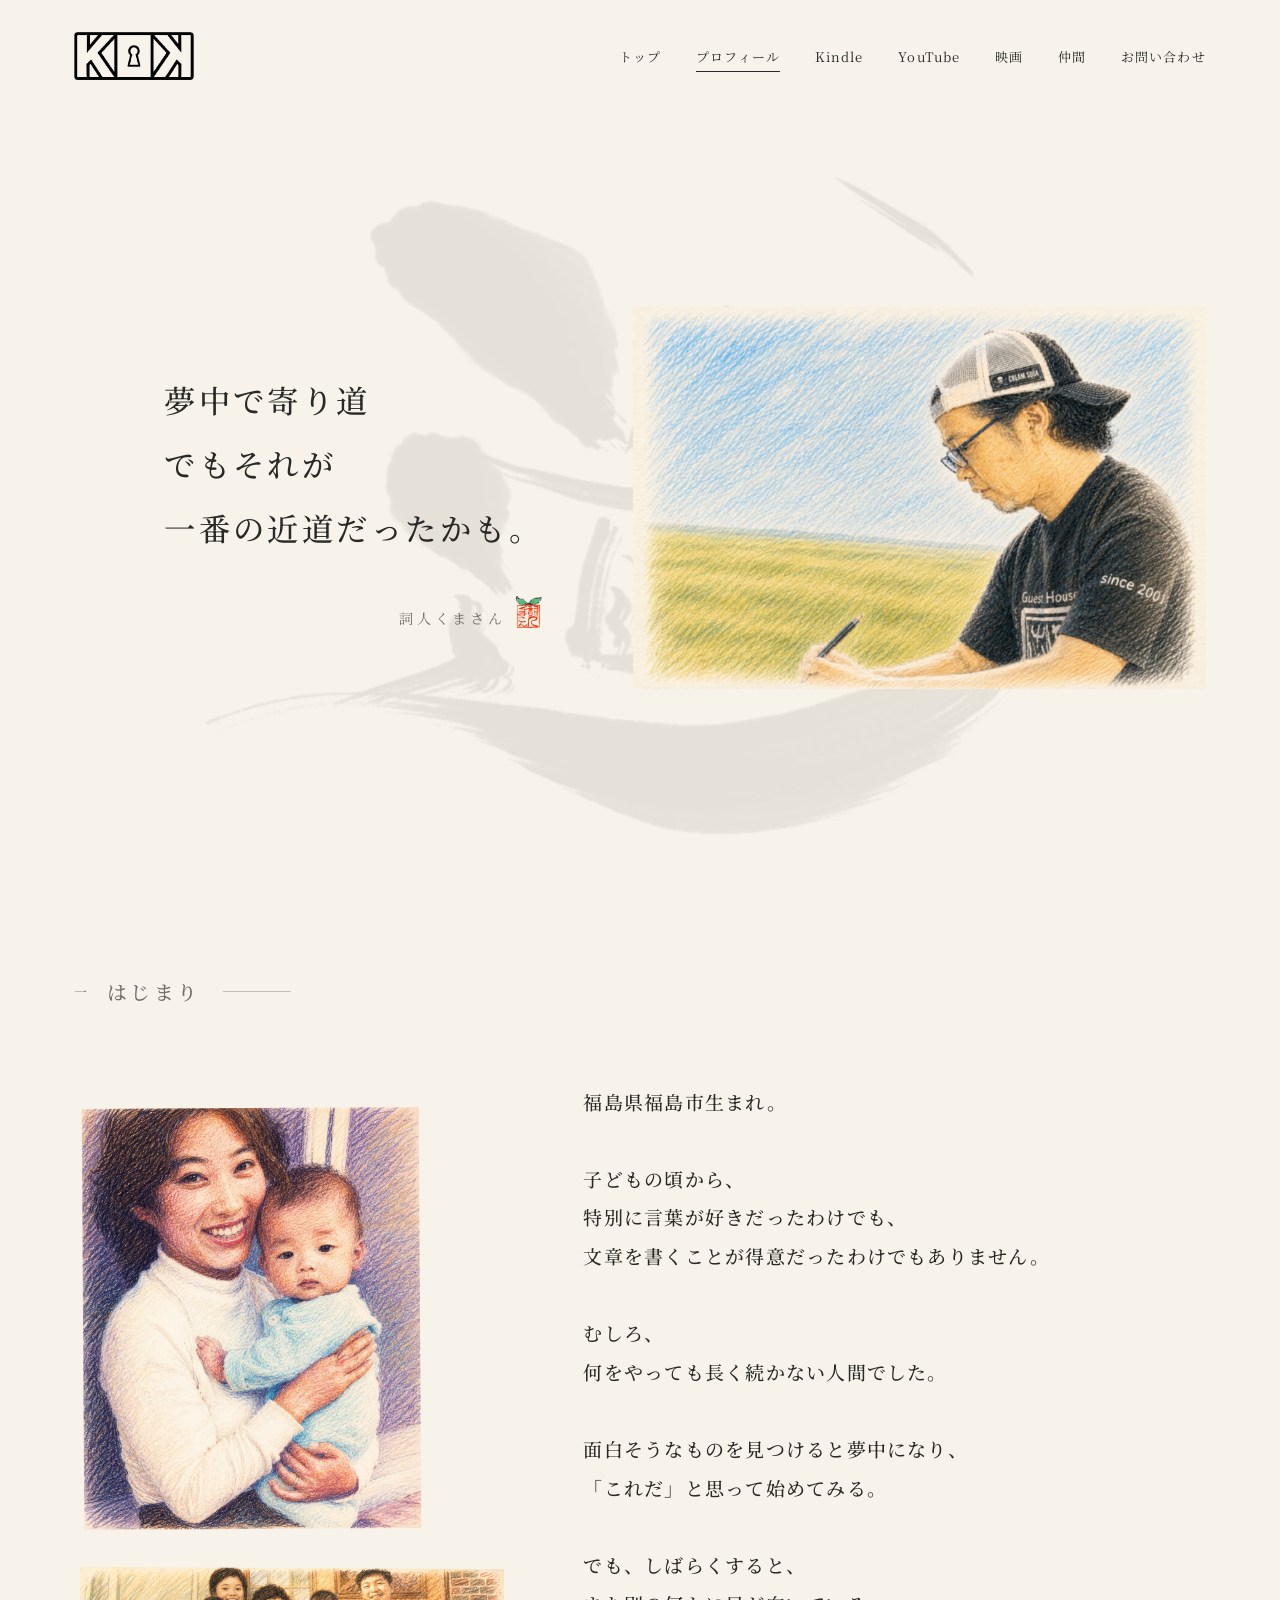
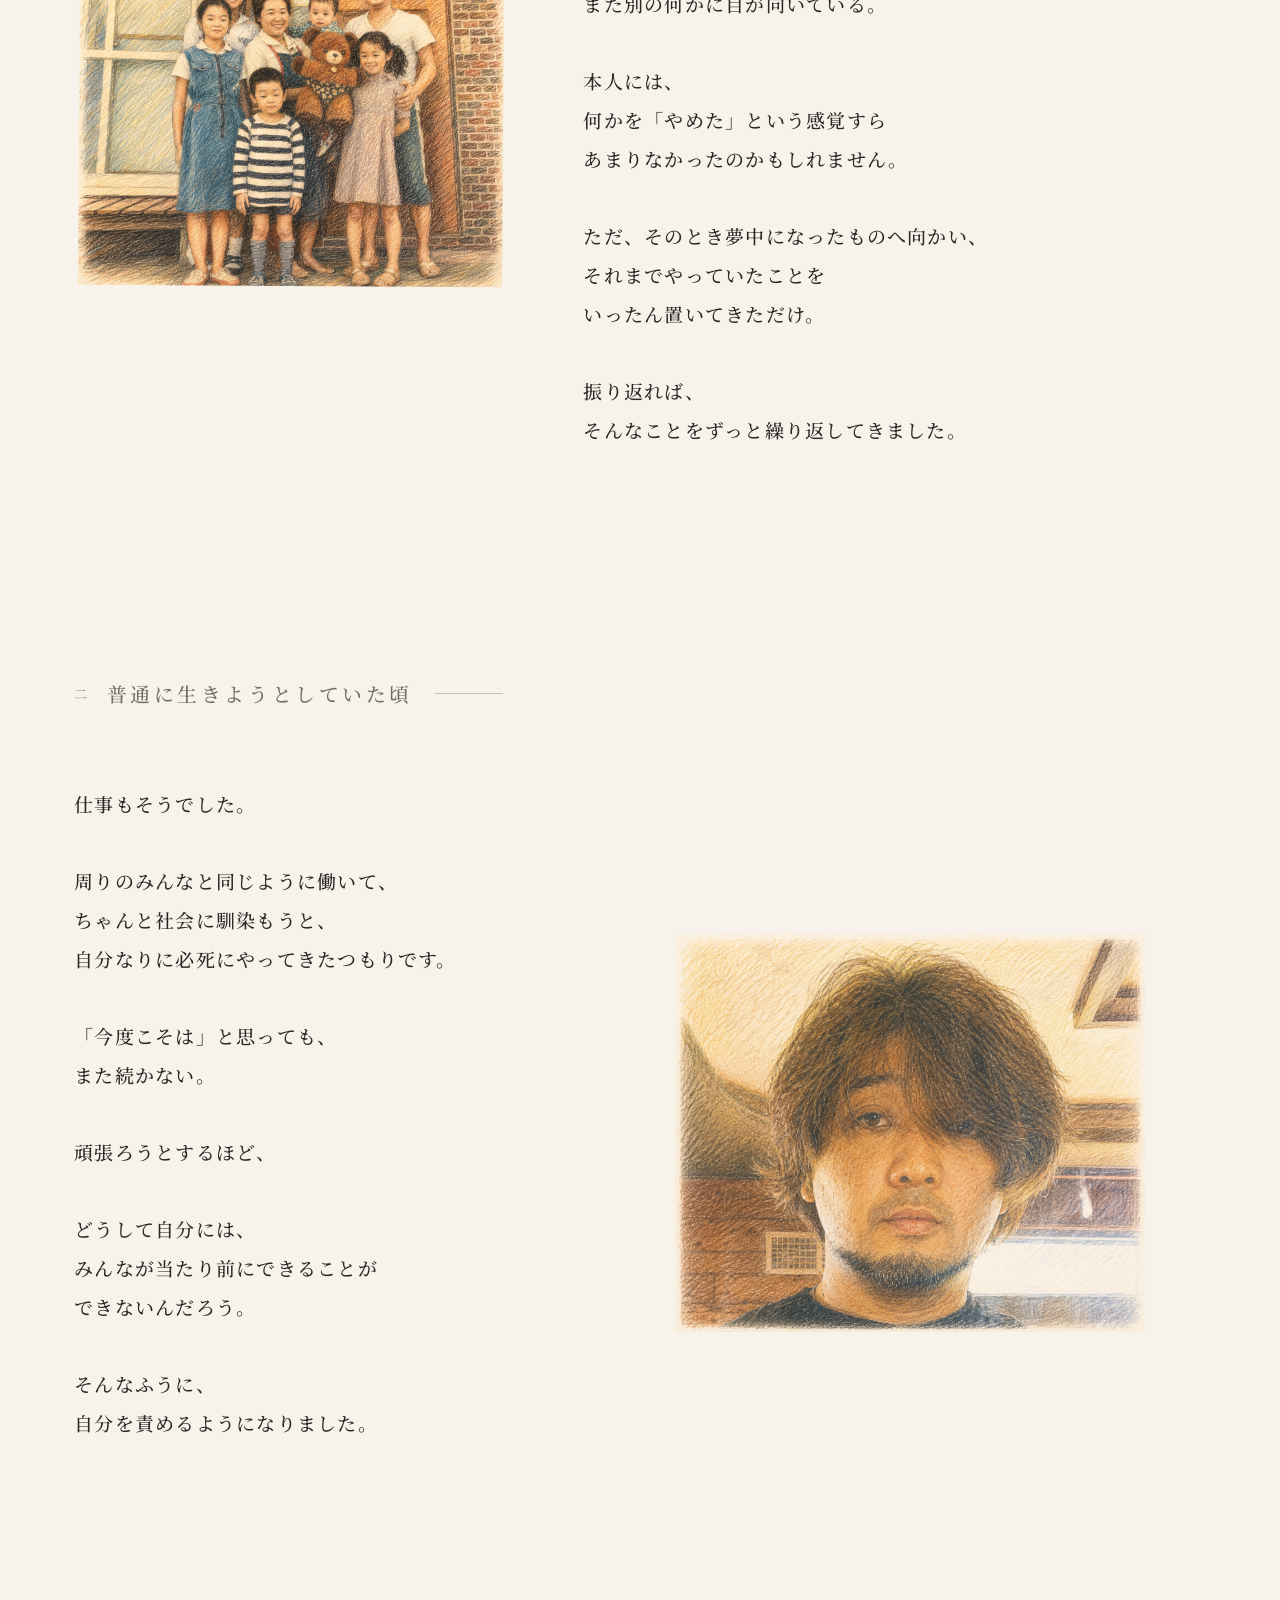
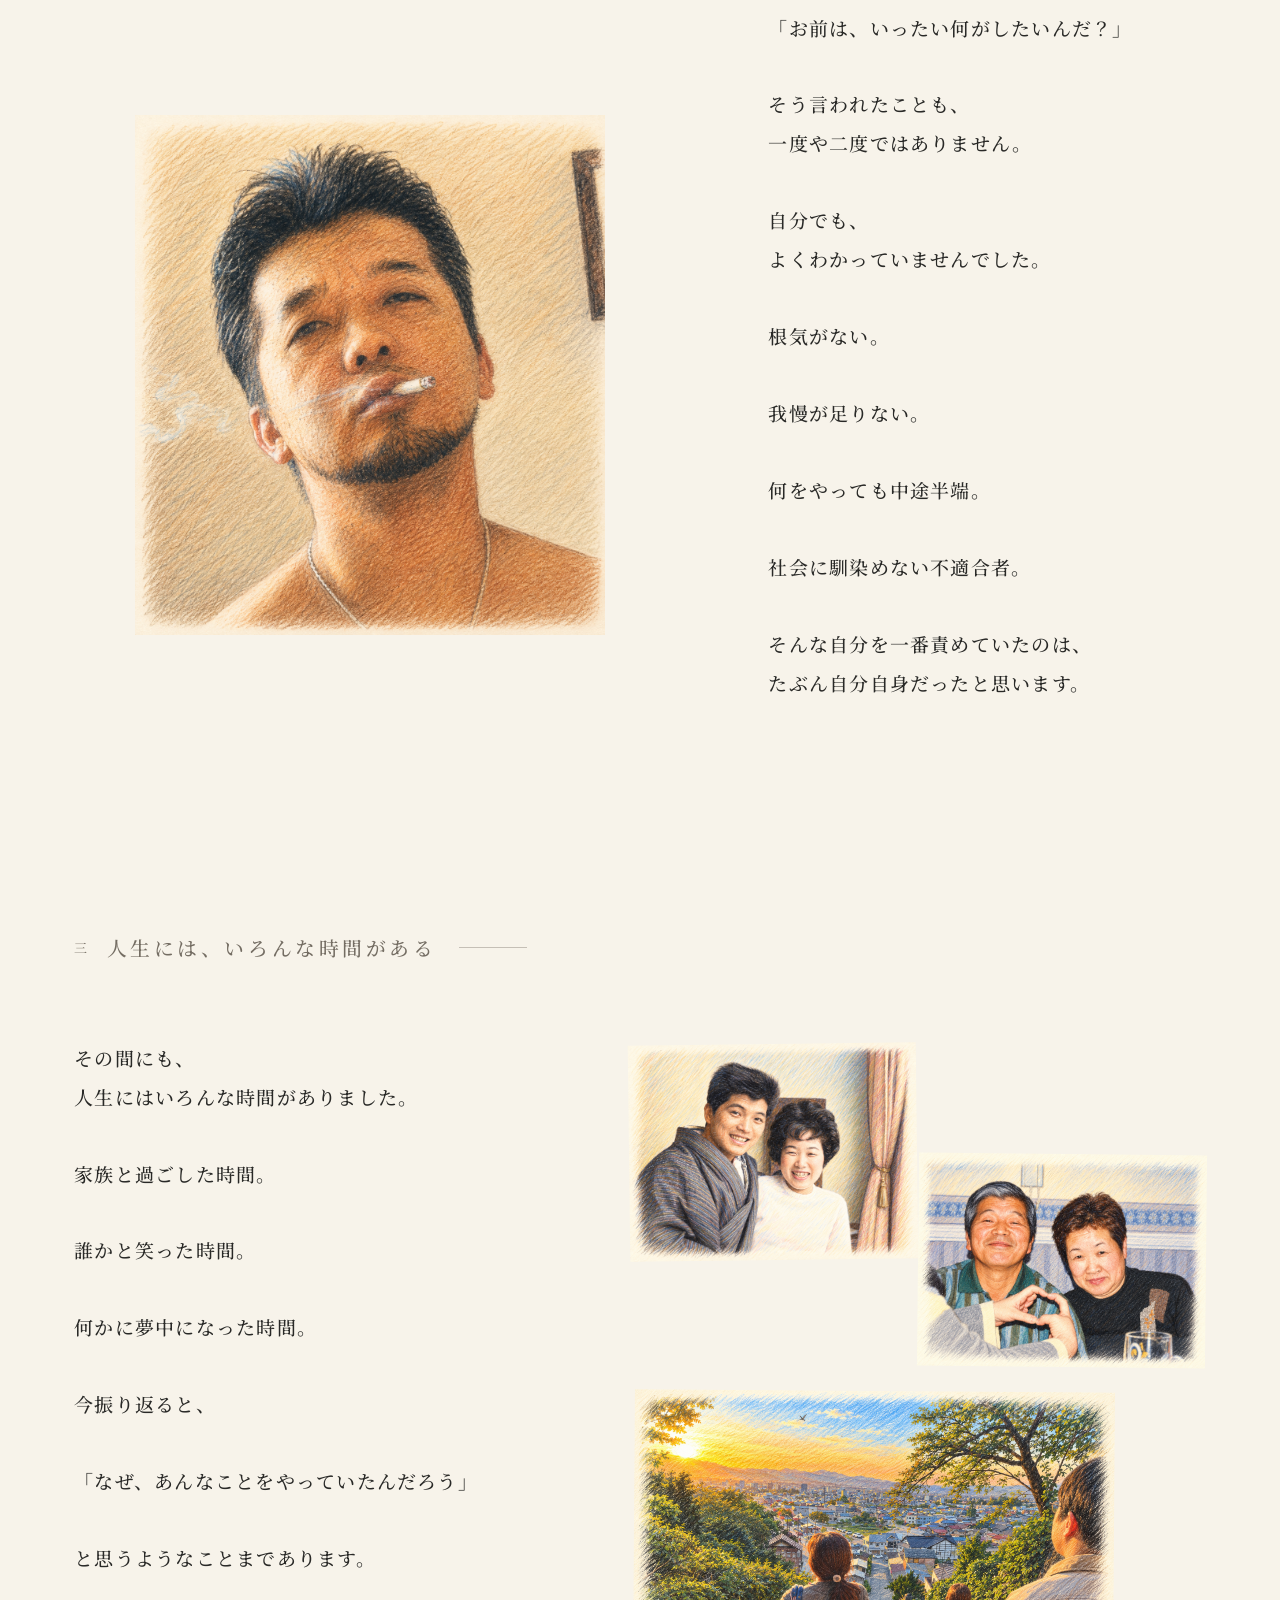
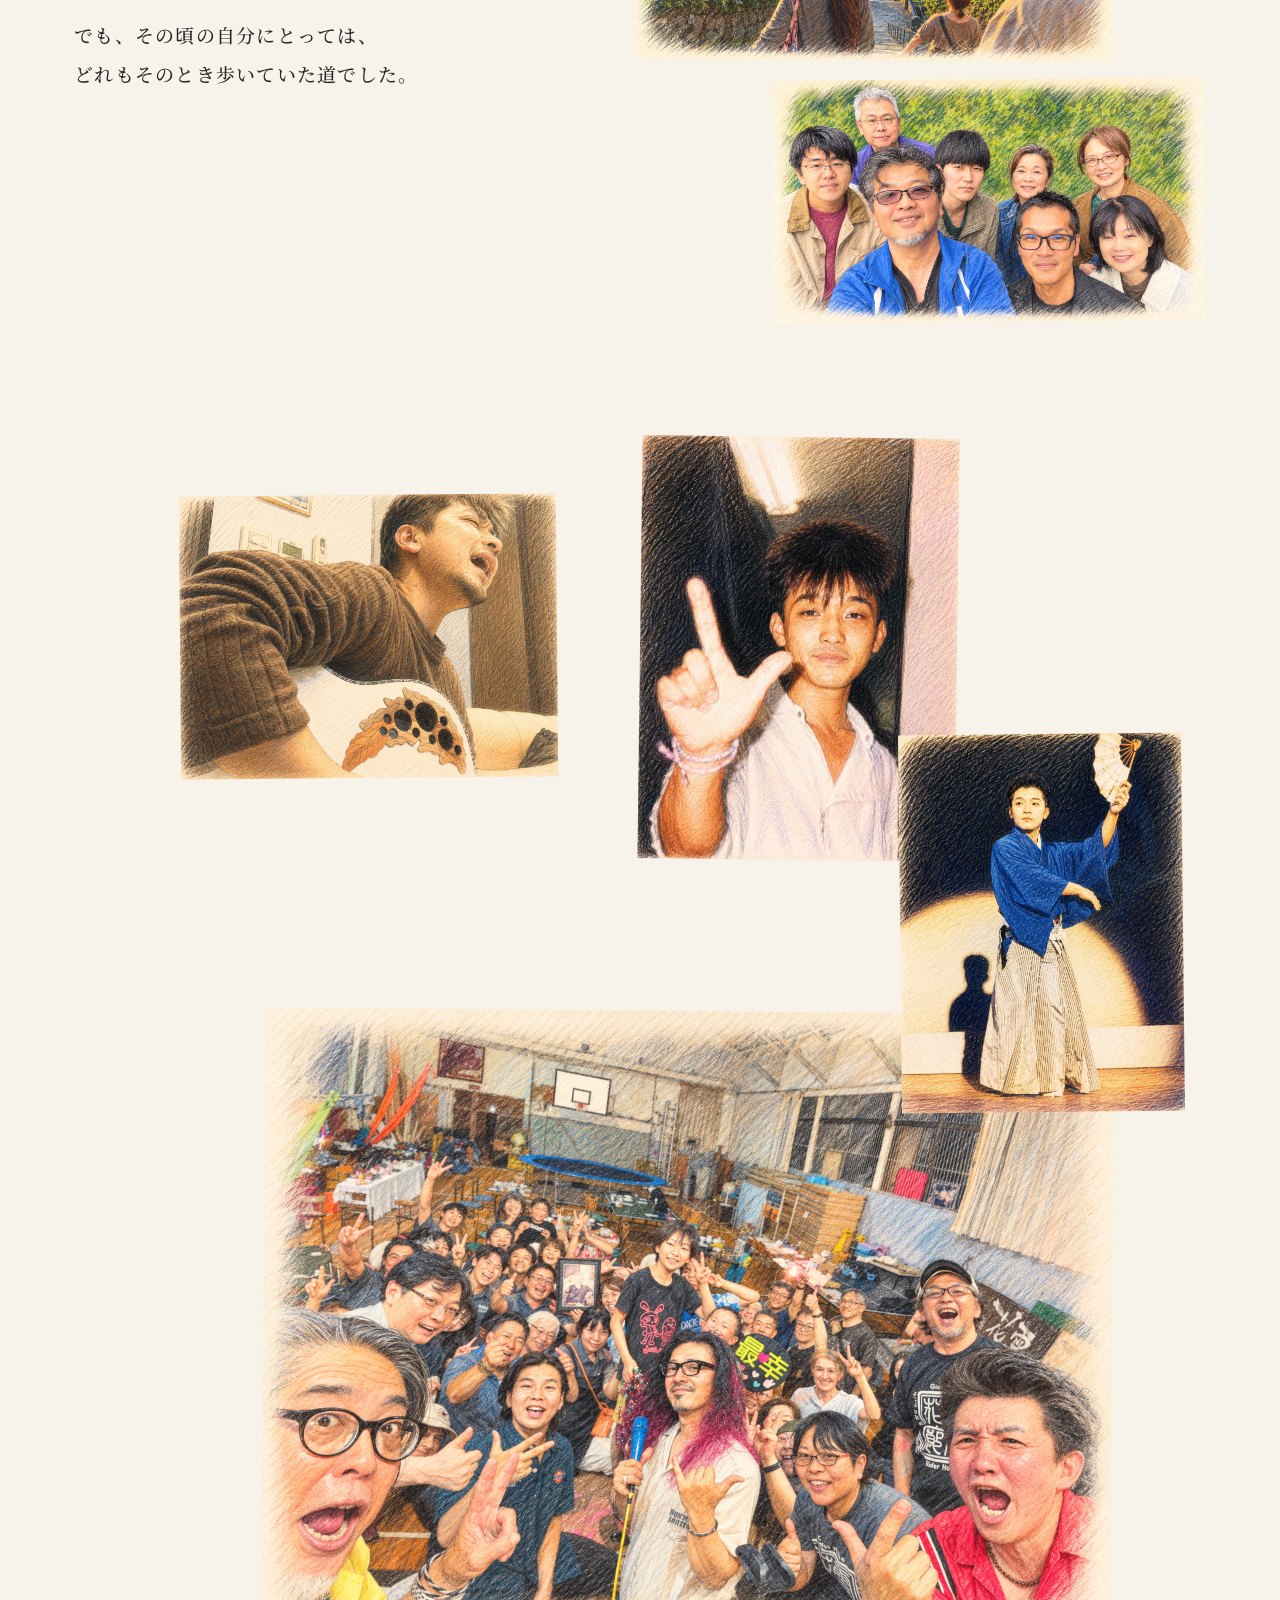
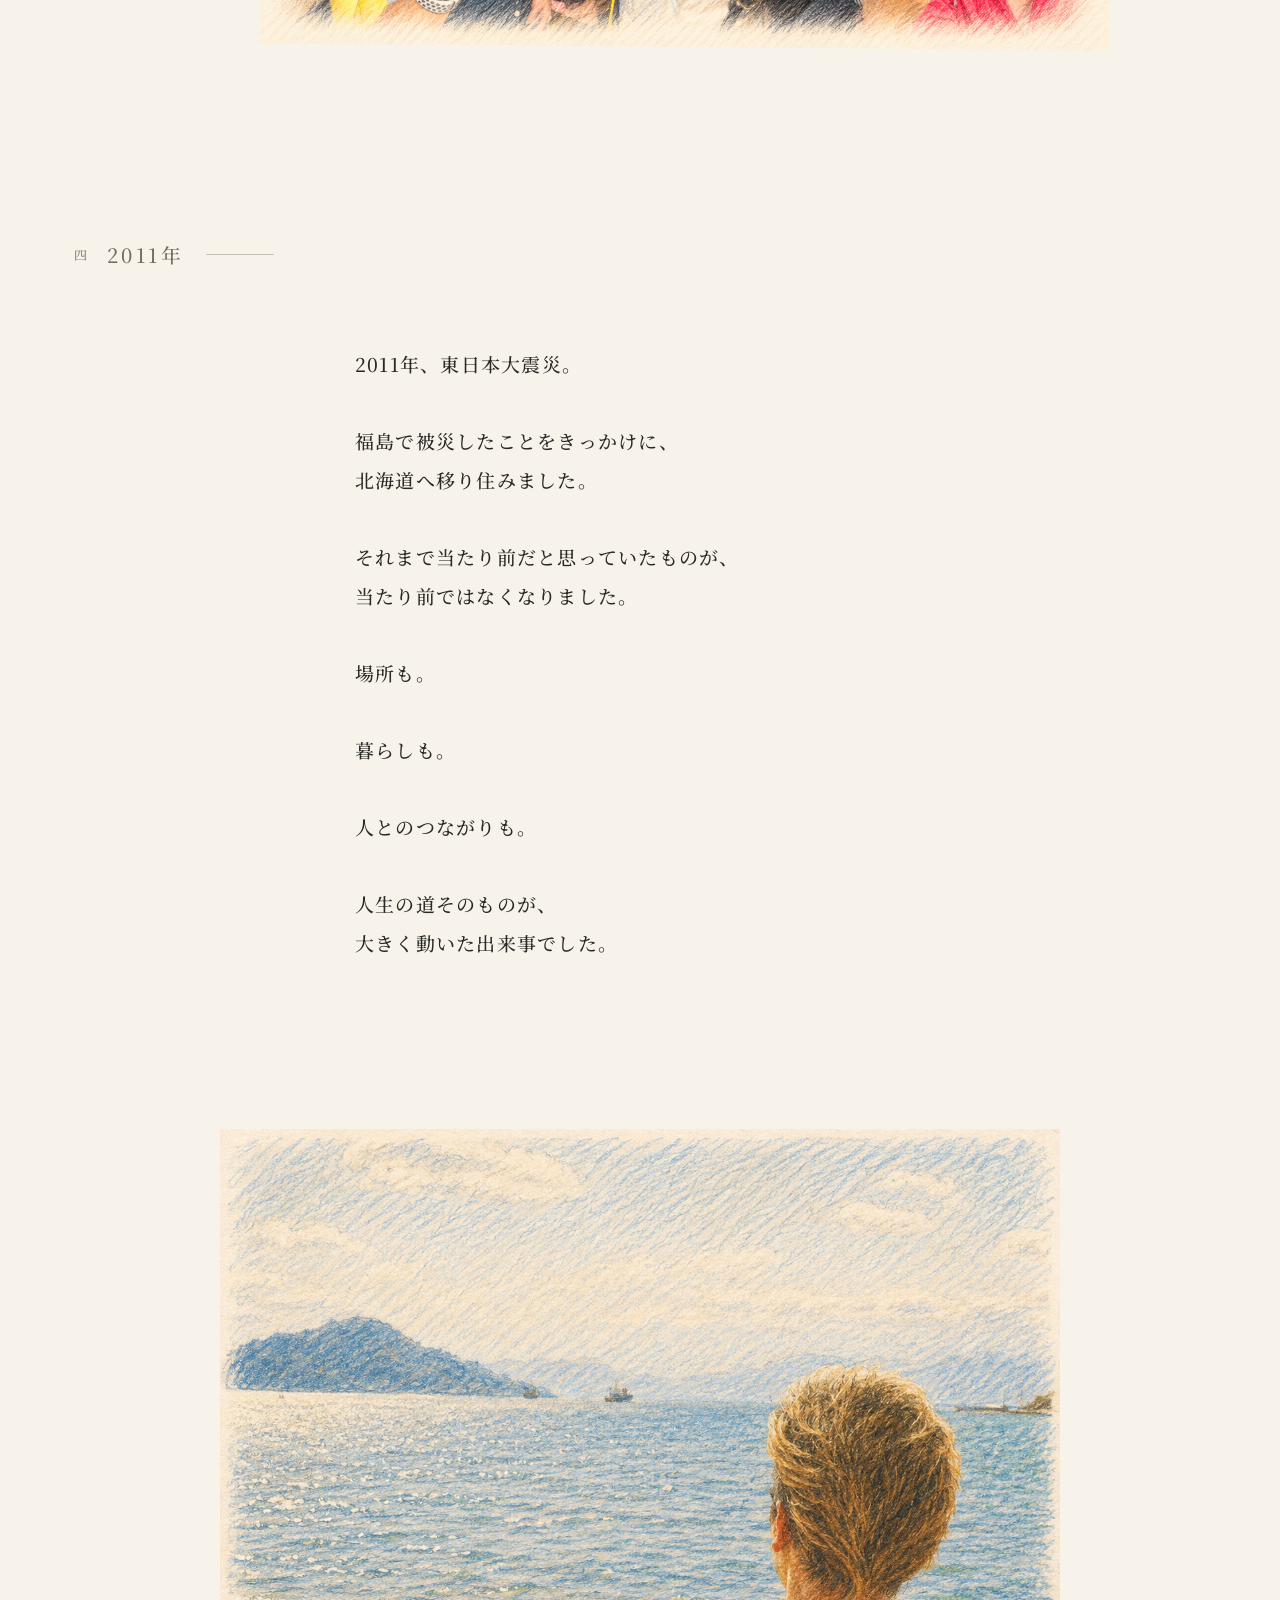
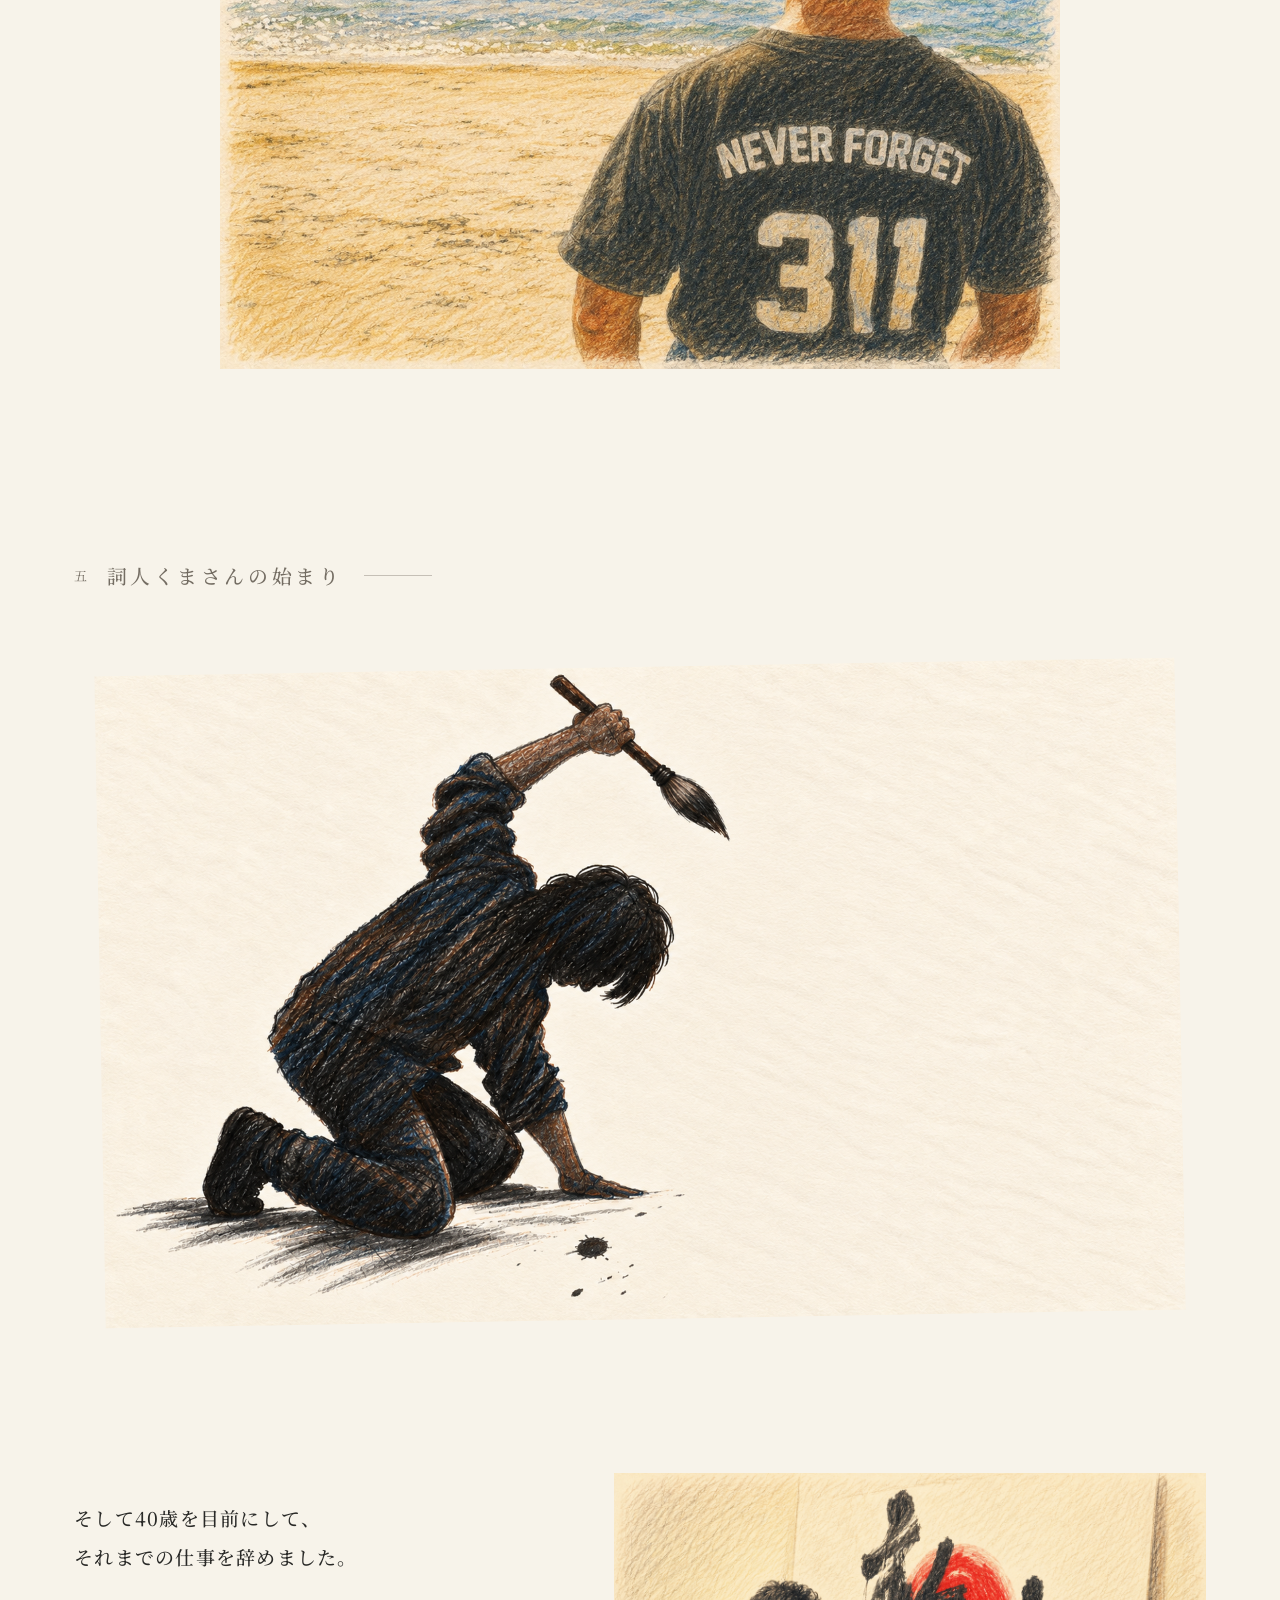
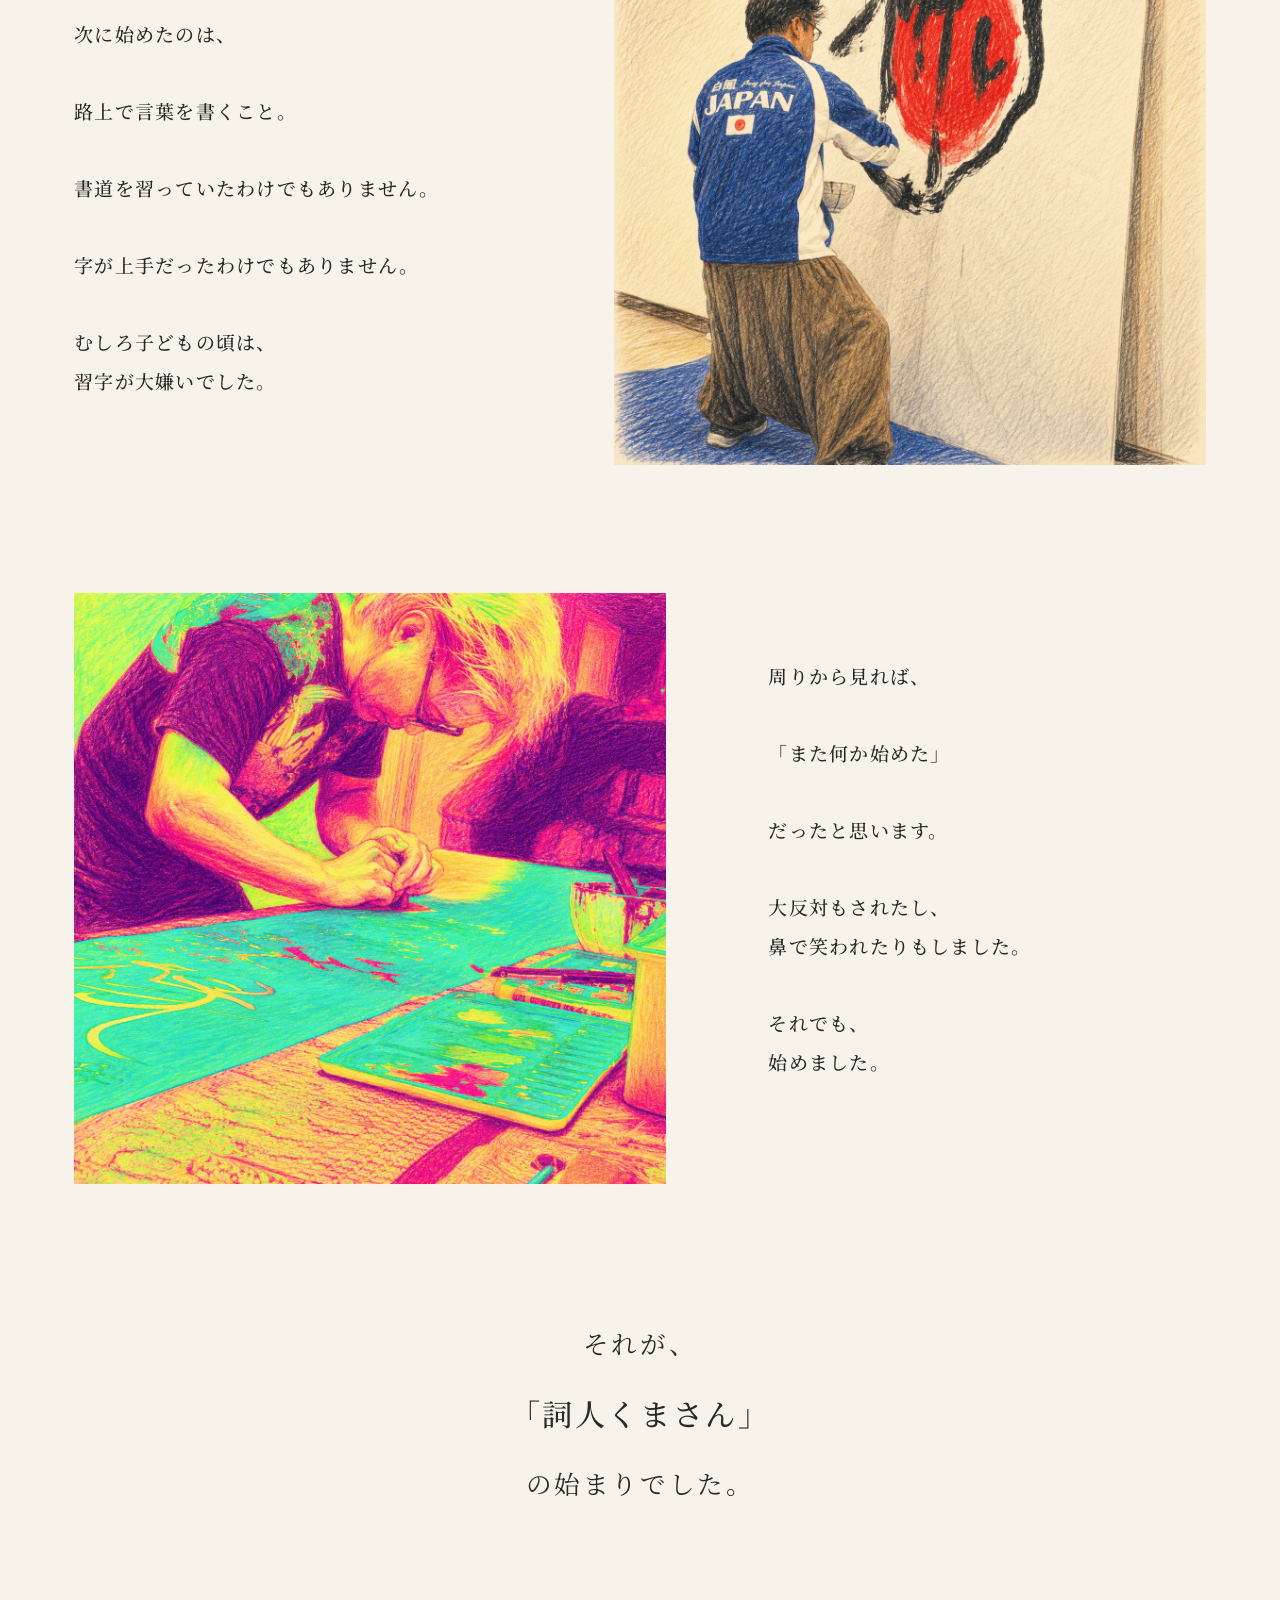
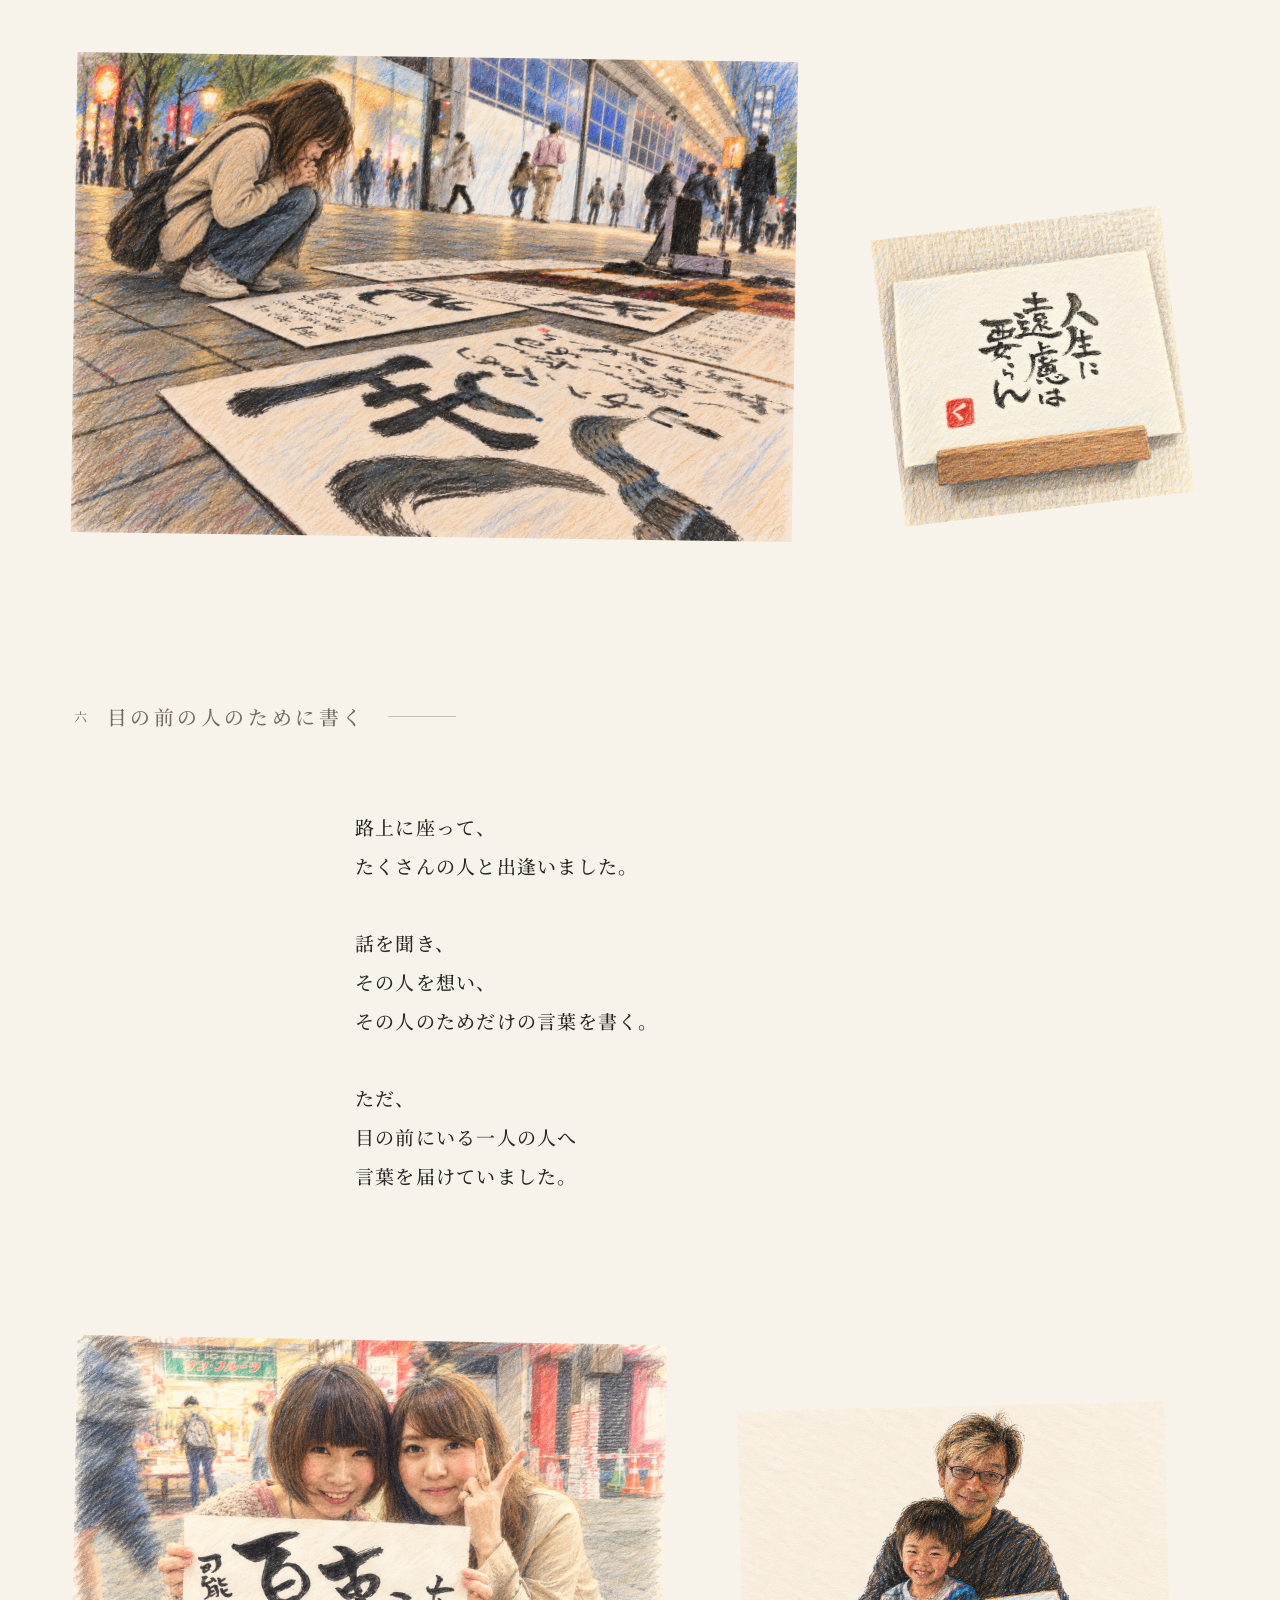
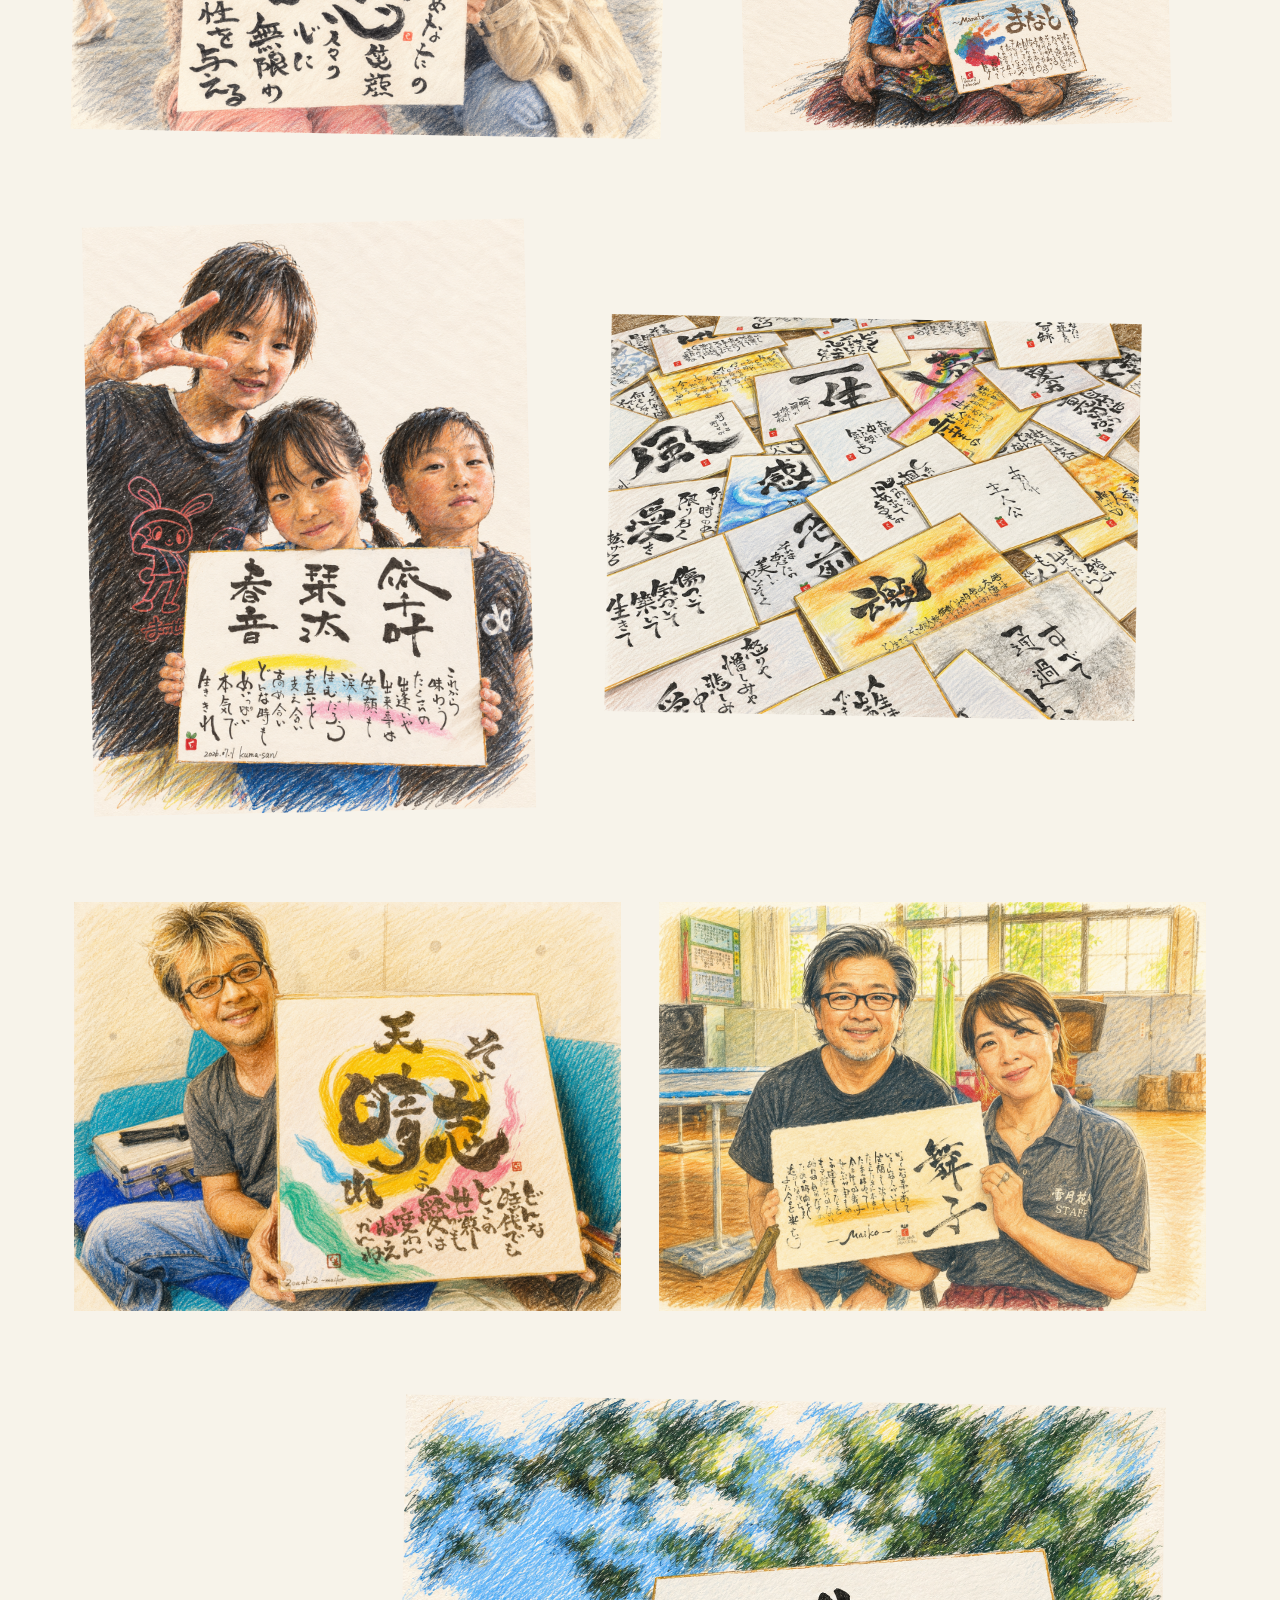
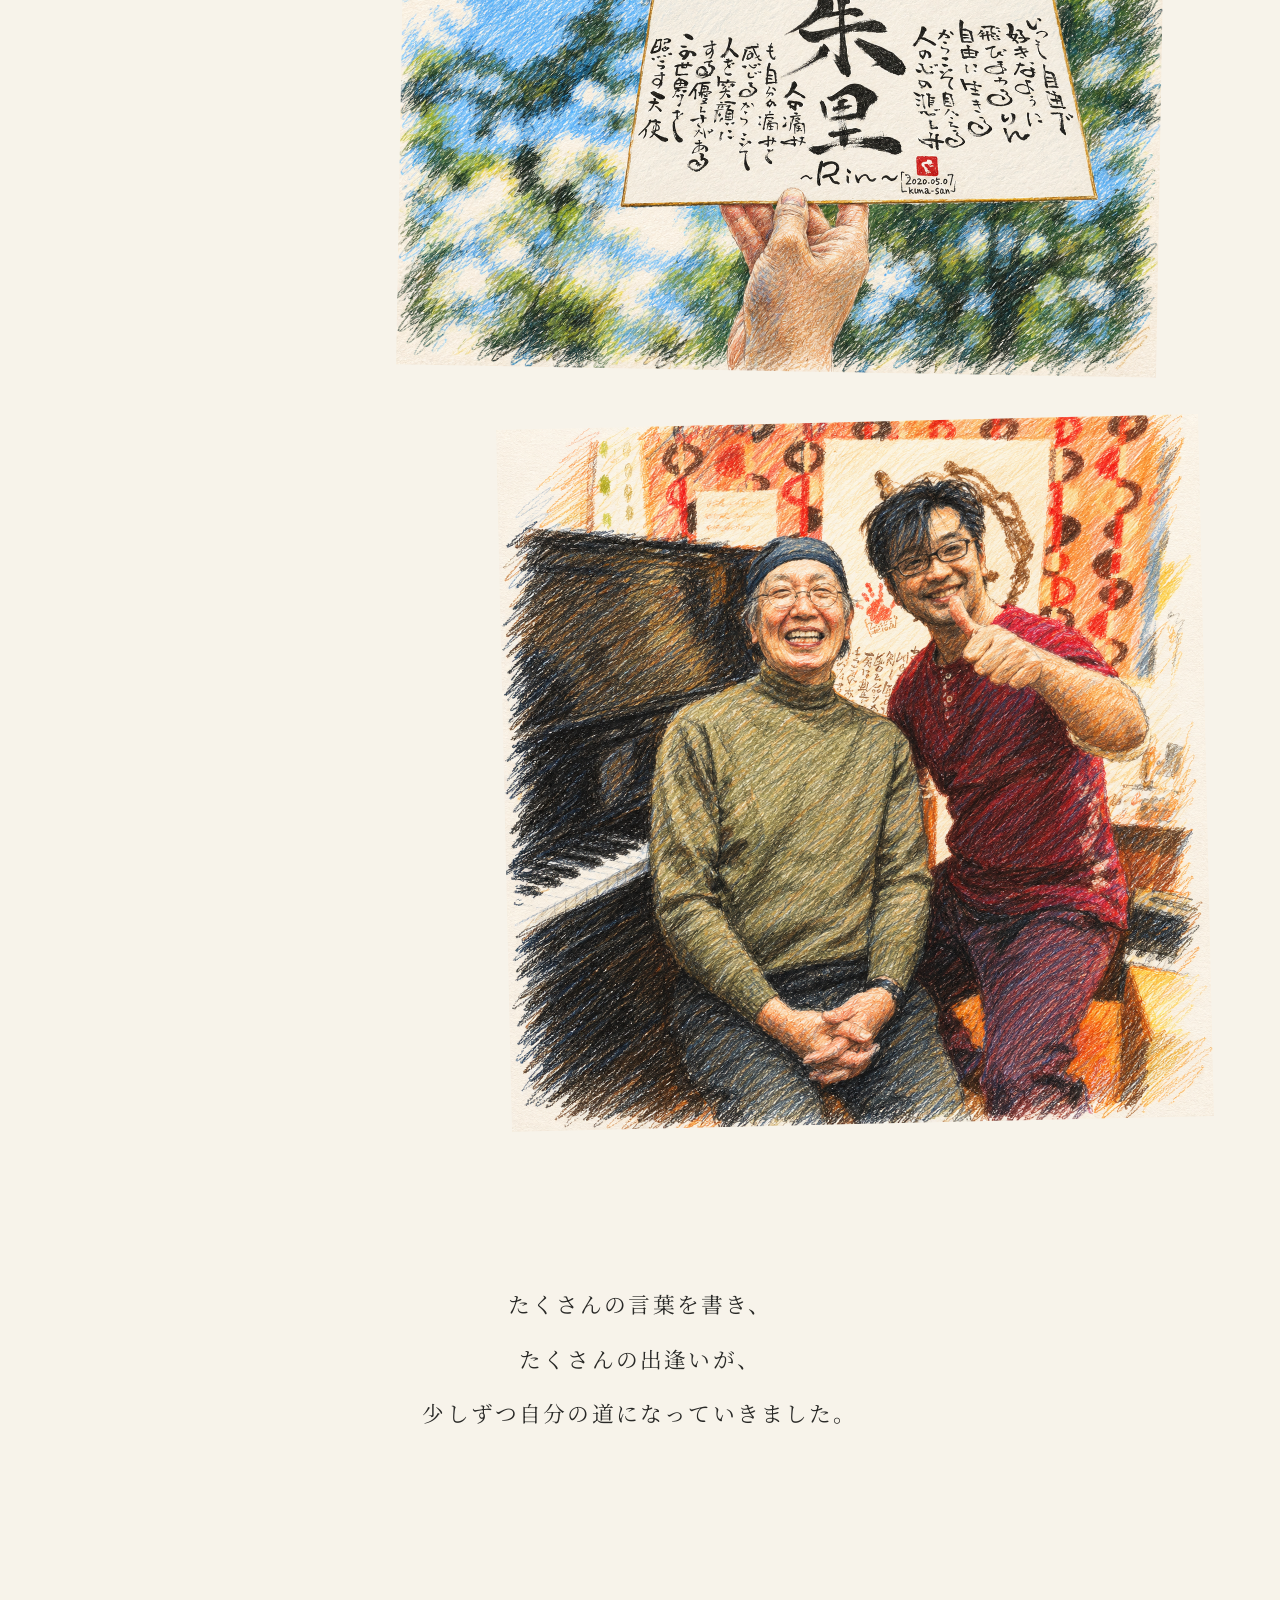
==== profile.html @ 8dce59f2 "Deploy public site from private main" ====
<!doctype html>
<html lang="ja" class="no-js">
  <head>
    <meta charset="UTF-8" />
    <meta name="viewport" content="width=device-width, initial-scale=1.0" />
    <title>道｜詞人くまさん｜KOTOBABITO</title>
    <meta name="description" content="夢中で寄り道。でもそれが、一番の近道だったかも。詞人くまさんのこれまでの道を、言葉と色鉛筆画でたどるプロフィールページ。" />
    <link rel="canonical" href="https://kotobabito.com/profile.html" />
    <meta property="og:type" content="article" />
    <meta property="og:title" content="道｜詞人くまさん｜KOTOBABITO" />
    <meta property="og:description" content="夢中で寄り道。でもそれが、一番の近道だったかも。詞人くまさんのこれまでの道を、言葉と色鉛筆画でたどるプロフィールページ。" />
    <meta property="og:url" content="https://kotobabito.com/profile.html" />
    <meta property="og:site_name" content="KOTOBABITO" />
    <meta property="og:image" content="https://kotobabito.com/%E3%83%95%E3%82%9A%E3%83%AD%E3%83%95%E3%82%A3%E3%83%BC%E3%83%AB%E6%A8%AA.png" />
    <meta name="twitter:card" content="summary_large_image" />
    <meta name="twitter:image" content="https://kotobabito.com/%E3%83%95%E3%82%9A%E3%83%AD%E3%83%95%E3%82%A3%E3%83%BC%E3%83%AB%E6%A8%AA.png" />
    <!-- Google tag (gtag.js) -->
    <script async src="https://www.googletagmanager.com/gtag/js?id=G-5PMWLNDNH3"></script>
    <script>
      window.dataLayer = window.dataLayer || [];
      function gtag(){dataLayer.push(arguments);}
      gtag('js', new Date());

      gtag('config', 'G-5PMWLNDNH3');
    </script>
    <script>document.documentElement.className = document.documentElement.className.replace("no-js", "js");</script>
    <link rel="stylesheet" href="styles.css" />
    <link rel="stylesheet" href="profile.css" />
    <script src="script.js" defer></script>
  </head>
  <body class="profile-page">
    <header class="site-header">
      <a class="site-logo" href="index.html" aria-label="詞人くまさん ホーム">
        <img src="HPlogo透明.png" alt="" width="134" height="54" />
      </a>
      <button class="menu-button" type="button" aria-expanded="false" aria-controls="site-nav">
        <span class="menu-button__line"></span><span class="menu-button__line"></span>
        <span class="sr-only">メニューを開く</span>
      </button>
      <nav id="site-nav" class="site-nav" aria-label="メインナビゲーション">
        <a href="index.html">トップ</a>
        <a href="profile.html" aria-current="page">プロフィール</a>
        <a href="yomu.html" data-coming-soon>Kindle</a><a href="index.html#youtube" data-coming-soon>YouTube</a>
        <a href="index.html#movie" data-coming-soon>映画</a><a href="index.html#friends" data-coming-soon>仲間</a>
        <a href="index.html#contact" data-coming-soon>お問い合わせ</a>
      </nav>
    </header>

    <main>
      <section class="profile-opening" aria-label="道">
        <div class="profile-brush" aria-hidden="true"></div>
        <div class="profile-copy">
          <p class="profile-copy__message"><span>夢中で寄り道</span><span>でもそれが</span><span>一番の近道だったかも。</span></p>
          <div class="signature-lockup">
            <p class="signature">詞人くまさん</p>
            <img class="signature-seal" src="opensea落款.png" alt="" width="1308" height="1450" />
          </div>
        </div>
        <img class="profile-portrait" src="プロフィール横.png" alt="詞人くまさんのプロフィール写真" width="1536" height="1024" />
      </section>

      <article class="journey" aria-label="詞人くまさんが歩いてきた道">
        <section class="story-section story-section--beginning">
          <div class="story-heading"><span>一</span><h2>はじまり</h2></div>
          <div class="beginning-story">
            <div class="story-text story-text--left">
              <p>福島県福島市生まれ。</p>
              <p>子どもの頃から、<br>特別に言葉が好きだったわけでも、<br>文章を書くことが得意だったわけでもありません。</p>
              <p>むしろ、<br>何をやっても長く続かない人間でした。</p>
              <p>面白そうなものを見つけると夢中になり、<br>「これだ」と思って始めてみる。</p>
              <p>でも、しばらくすると、<br>また別の何かに目が向いている。</p>
              <p>本人には、<br>何かを「やめた」という感覚すら<br>あまりなかったのかもしれません。</p>
              <p>ただ、そのとき夢中になったものへ向かい、<br>それまでやっていたことを<br>いったん置いてきただけ。</p>
              <p>振り返れば、<br>そんなことをずっと繰り返してきました。</p>
            </div>
            <div class="image-pair image-pair--staggered">
              <img src="道1.png" alt="母に抱かれた幼い頃" loading="lazy"><img src="道2.png" alt="家族と過ごした幼い頃" loading="lazy">
            </div>
          </div>
        </section>

        <section class="story-section">
          <div class="story-heading"><span>二</span><h2>普通に生きようとしていた頃</h2></div>
          <div class="story-split">
            <div class="story-text">
              <p>仕事もそうでした。</p>
              <p>周りのみんなと同じように働いて、<br>ちゃんと社会に馴染もうと、<br>自分なりに必死にやってきたつもりです。</p>
              <p>「今度こそは」と思っても、<br>また続かない。</p>
              <p>頑張ろうとするほど、</p>
              <p>どうして自分には、<br>みんなが当たり前にできることが<br>できないんだろう。</p>
              <p>そんなふうに、<br>自分を責めるようになりました。</p>
            </div>
            <img class="story-image story-image--portrait" src="道8.png" alt="長髪だった頃の詞人くまさん" loading="lazy">
          </div>
          <div class="story-split story-split--reverse story-split--before-quiet">
            <div class="story-text">
              <p>「お前は、いったい何がしたいんだ？」</p>
              <p>そう言われたことも、<br>一度や二度ではありません。</p>
              <p>自分でも、<br>よくわかっていませんでした。</p>
              <p>根気がない。</p><p>我慢が足りない。</p><p>何をやっても中途半端。</p><p>社会に馴染めない不適合者。</p>
              <p>そんな自分を一番責めていたのは、<br>たぶん自分自身だったと思います。</p>
            </div>
            <img class="story-image story-image--portrait" src="道7.png" alt="短髪だった頃の詞人くまさん" loading="lazy">
          </div>
        </section>

        <section class="story-section story-section--play">
          <div class="story-heading"><span>三</span><h2>人生には、いろんな時間がある</h2></div>
          <div class="play-intro play-intro--life-album">
            <div class="story-text">
              <p>その間にも、<br>人生にはいろんな時間がありました。</p>
              <p>家族と過ごした時間。</p><p>誰かと笑った時間。</p><p>何かに夢中になった時間。</p>
              <p>今振り返ると、</p><p>「なぜ、あんなことをやっていたんだろう」</p><p>と思うようなことまであります。</p>
              <p>でも、その頃の自分にとっては、<br>どれもそのとき歩いていた道でした。</p>
            </div>
            <div class="life-album" aria-label="家族や仲間と過ごした時間の写真">
              <img class="life-album__couple" src="道40.png" alt="若い夫婦の笑顔" loading="lazy">
              <img class="life-album__parents" src="道41.png" alt="寄り添って笑う夫婦" loading="lazy">
              <img class="life-album__walk" src="道37.png" alt="夕暮れの街を家族と眺める時間" loading="lazy">
              <img class="life-album__friends" src="道36.png" alt="仲間たちとの集合写真" loading="lazy">
            </div>
          </div>
          <div class="life-memories" aria-label="夢中になったさまざまな時間の写真">
            <img class="life-memories__gathering" src="道6.png" alt="ギターを弾き歌う姿" loading="lazy">
            <img class="life-memories__young" src="道4.png" alt="若い頃の姿" loading="lazy">
            <img class="life-memories__stage" src="道5.png" alt="舞台に立つ若い頃" loading="lazy">
            <img class="life-memories__guitar" src="道35.png" alt="大勢の仲間と笑い合う時間" loading="lazy">
          </div>
        </section>

        <section class="story-section story-section--earthquake">
          <div class="story-heading"><span>四</span><h2>2011年</h2></div>
          <div class="story-text story-text--center">
            <p>2011年、東日本大震災。</p><p>福島で被災したことをきっかけに、<br>北海道へ移り住みました。</p>
            <p>それまで当たり前だと思っていたものが、<br>当たり前ではなくなりました。</p>
            <p>場所も。</p><p>暮らしも。</p><p>人とのつながりも。</p>
            <p>人生の道そのものが、<br>大きく動いた出来事でした。</p>
          </div>
          <img class="story-image story-image--emblem" src="道9.png" alt="海を前にNEVER FORGET 311と記された服を着る後ろ姿" loading="lazy">
        </section>

        <section class="story-section">
          <div class="story-heading"><span>五</span><h2>詞人くまさんの始まり</h2></div>
          <img class="story-image story-image--brush-figure" src="道29.png" alt="" loading="lazy">
          <div class="story-split">
            <div class="story-text">
              <p>そして40歳を目前にして、<br>それまでの仕事を辞めました。</p><p>次に始めたのは、</p><p>路上で言葉を書くこと。</p>
              <p>書道を習っていたわけでもありません。</p><p>字が上手だったわけでもありません。</p>
              <p>むしろ子どもの頃は、<br>習字が大嫌いでした。</p>
            </div>
            <img class="story-image" src="道10.png" alt="大きな筆で作品を書く姿" loading="lazy">
          </div>
          <div class="story-split story-split--reverse">
            <div class="story-text"><p>周りから見れば、</p><p>「また何か始めた」</p><p>だったと思います。</p><p>大反対もされたし、<br>鼻で笑われたりもしました。</p><p>それでも、<br>始めました。</p></div>
            <img class="story-image" src="道12.png" alt="机に向かい筆で言葉を書く姿" loading="lazy">
          </div>
          <p class="story-turn">それが、<strong>「詞人くまさん」</strong>の始まりでした。</p>
          <div class="encounter-lead" aria-hidden="true">
            <img src="道23.png" alt="" loading="lazy">
            <img src="道25.png" alt="" loading="lazy">
          </div>
        </section>

        <section class="story-section story-section--encounters">
          <div class="story-heading"><span>六</span><h2>目の前の人のために書く</h2></div>
          <div class="story-text story-text--center"><p>路上に座って、<br>たくさんの人と出逢いました。</p><p>話を聞き、<br>その人を想い、<br>その人のためだけの言葉を書く。</p><p>ただ、<br>目の前にいる一人の人へ<br>言葉を届けていました。</p></div>
          <div class="encounter-stream" aria-hidden="true">
            <img class="encounter-stream__people" src="道27.png" alt="" loading="lazy">
            <img class="encounter-stream__small" src="道30.png" alt="" loading="lazy">
            <div class="encounter-stream__memories">
              <img class="encounter-stream__aside" src="道31.png" alt="" loading="lazy">
              <img class="encounter-stream__main" src="道28.png" alt="" loading="lazy">
            </div>
          </div>
          <div class="image-pair image-pair--people"><img src="道19.png" alt="書き下ろした作品を持つ詞人くまさん" loading="lazy"><img src="道20.png" alt="届けた作品をお客さまと一緒に持つ姿" loading="lazy"></div>
          <img class="story-image story-image--keepsake" src="道33.png" alt="木の前で書き下ろし作品を掲げる詞人くまさん" loading="lazy">
          <div class="encounter-after" aria-hidden="true">
            <img src="道34.png" alt="" loading="lazy">
          </div>
          <p class="story-turn story-turn--encounters">たくさんの言葉を書き、<br>たくさんの出逢いが、<br>少しずつ自分の道になっていきました。</p>
        </section>

        <section class="story-section">
          <div class="story-heading"><span>七</span><h2>言葉が広がっていく</h2></div>
          <div class="story-split">
            <div class="story-text"><p>人との出逢いから、<br>少しずつ世界が広がっていきました。</p><p>路上で書いていた言葉は、<br>やがて本になりました。</p><p>言葉を歌にするようになりました。</p><p>人前に立つことも増えました。</p><p>映像をつくるようにもなりました。</p></div>
            <img class="story-image story-image--portrait" src="道11.png" alt="詞人くまさんの著書" loading="lazy">
          </div>
          <div class="image-pair image-pair--wide"><img src="道13.png" alt="仲間とライブで歌う姿" loading="lazy"><img src="道15.png" alt="仲間と笑顔で立つ姿" loading="lazy"></div>
          <div class="image-pair image-pair--words" aria-hidden="true"><img src="道24.png" alt="" loading="lazy"><img src="道32.png" alt="" loading="lazy"></div>
          <div class="story-text story-text--right"><p>ひとつのことを<br>ずっと続けてきたわけではありません。</p><p>そのときそのとき、<br>面白いと思ったものに夢中になり、</p><p>気づけば表現する方法が<br>少しずつ増えていました。</p></div>
        </section>

        <section class="story-section">
          <div class="story-heading"><span>八</span><h2>寄り道は、消えない</h2></div>
          <div class="story-text story-text--center"><p>もちろん、<br>その間にも寄り道はたくさんしました。</p><p>途中でやめたこともあります。</p><p>失敗したことも、<br>たくさんあります。</p><p>でも今になって振り返ると、</p><p>続かなかったことも、<br>無駄ではなかった気がするのです。</p></div>
          <img class="story-image story-image--reflection" src="道17.png" alt="公園で空を見上げる姿" loading="lazy">
          <div class="story-text story-text--center"><p>そのとき覚えたことが、</p><p>何年も経ってから、<br>まったく別の場所で役に立つ。</p><p>昔置いてきたと思っていたものが、<br>ある日突然、<br>今やっていることにつながる。</p><p>あの頃はバラバラに見えていた道が、</p><p>少しずつ一本につながってきました。</p></div>
        </section>

        <section class="story-section story-section--farewell">
          <div class="story-heading"><span>九</span><h2>出逢いと別れ</h2></div>
          <div class="story-text story-text--center"><p>そして道を歩いていれば、</p><p>人とも出逢います。</p><p>様々な出逢いがあって、</p><p>様々な別れもある。</p></div>
          <img class="story-image story-image--landscape" src="道21.png" alt="父と二人の子どもが手をつないで歩く後ろ姿" loading="lazy">
          <div class="story-text story-text--center"><p>離れてしまう人もいる。</p><p>もう会えなくなる人もいる。</p><p>それでも、</p><p>その人と過ごした時間まで<br>消えてしまうわけではありません。</p><p>一緒に見た景色も。</p><p>交わした言葉も。</p><p>そのとき感じたことも。</p><p>どこかに残っている。</p><p>そしてまた、</p><p>めぐり逢う。</p></div>
          <img class="story-image story-image--still" src="道22.png" alt="三人の子どもが湖を見つめる後ろ姿" loading="lazy">
        </section>

        <section class="story-section story-section--closing">
          <div class="story-heading"><span>十</span><h2>ここまでの道、これからの道</h2></div>
          <div class="closing-path">
            <div class="story-text">
              <p>続かなかったからといって、</p><p>そこまで歩いた時間まで<br>なくなるわけではありません。</p><p>途中でやめた道にも、</p><p>そこで見た景色があります。</p><p>そこで覚えたことがあります。</p><p>そこで出逢った人がいます。</p><p>だから今は、</p><p>また別の道を歩いてもいいと思っています。</p>
            </div>
            <img class="story-image closing-path__image" src="道18.png" alt="仲間と街を歩く詞人くまさん" loading="lazy">
          </div>
          <div class="story-text story-text--center">
            <p>書くことも。</p><p>本をつくることも。</p><p>歌にすることも。</p><p>映像にすることも。</p><p>そしてこれから出逢う、</p><p>まだ名前も知らない何かも。</p><p>きっと、<br>どこかでつながっていく。</p>
          </div>
          <div class="story-text story-text--center closing-detour">
            <p class="closing-refrain">夢中で寄り道。</p><p>でもそれが、</p><p>一番の近道だったのかもしれません。</p>
            <p>たぶんこれからも、<br>寄り道をします。</p>
          </div>
          <div class="story-text story-text--center closing-before-finale">
            <p>何かを始めて、</p><p>また違うものを見つけて、</p><p>そっちへ歩いていくこともあるでしょう。</p><p>そしていつか振り返ったとき、</p>
          </div>
          <div class="closing-finale">
            <div class="story-text">
              <p class="closing-quote">「ああ、ここにつながっていたのか」</p><p>と笑えたら、<br>それでいい。</p><p>ここまでの道。</p><p>これからの道。</p><p>詞人くまさんは、</p><p>まだ寄り道の途中です。</p>
            </div>
            <img class="story-image closing-finale__image" src="道42.png" alt="これまでの道を静かに振り返る詞人くまさん" loading="lazy">
          </div>
          <a class="back-home" href="index.html"><span aria-hidden="true">←</span> トップへ戻る</a>
        </section>
      </article>
    </main>
  </body>
</html>
---- styles.css ----
@import url("https://fonts.googleapis.com/css2?family=Noto+Serif+JP:wght@400;500&display=swap");

:root {
  --ink: #292927;
  --muted-ink: #6f6d68;
  --paper: #fff;
  --header-height: 112px;
  --page-gutter: clamp(28px, 5.8vw, 96px);
}

* { box-sizing: border-box; }

html { scroll-behavior: smooth; }

body {
  margin: 0;
  color: #292927;
  color: var(--ink);
  background: #fff;
  background: var(--paper);
  font-family: "Noto Serif JP", "Yu Mincho", "YuMincho", "Hiragino Mincho ProN", serif;
  -webkit-font-smoothing: antialiased;
}

a { color: inherit; text-decoration: none; }

.sr-only {
  position: absolute;
  width: 1px;
  height: 1px;
  padding: 0;
  margin: -1px;
  overflow: hidden;
  clip: rect(0, 0, 0, 0);
  white-space: nowrap;
  border: 0;
}

.site-header {
  position: fixed;
  z-index: 10;
  top: 0;
  right: 0;
  left: 0;
  inset: 0 0 auto;
  height: 112px;
  height: var(--header-height);
  padding: 0 6vw;
  padding: 0 var(--page-gutter);
  display: -webkit-flex;
  display: flex;
  align-items: center;
  justify-content: space-between;
  background: rgba(255, 255, 255, .92);
  background: rgb(255 255 255 / 92%);
}

.site-logo { display: -webkit-inline-flex; display: inline-flex; align-items: center; position: relative; z-index: 12; }

.site-logo img { display: block; width: 120px; height: auto; }

.site-nav {
  display: -webkit-flex;
  display: flex;
  align-items: center;
  gap: clamp(25px, 2.7vw, 48px);
  margin-left: 48px;
  font-family: "Noto Serif JP", "Yu Mincho", serif;
  font-size: 13px;
  letter-spacing: .09em;
}

.site-nav a {
  position: relative;
  padding: 10px 0;
  white-space: nowrap;
}

.site-nav a::after {
  content: "";
  position: absolute;
  inset: auto 0 4px;
  height: 1px;
  background: var(--ink);
  transform: scaleX(0);
  transform-origin: right;
  transition: transform .45s ease;
}

.site-nav a:hover::after,
.site-nav a:focus-visible::after { transform: scaleX(1); transform-origin: left; }

.home-page .site-nav a[aria-current="page"]::after { transform: scaleX(1); }

.menu-button { display: none; }

.coming-soon-modal {
  position: fixed;
  z-index: 20;
  top: 0; right: 0; bottom: 0; left: 0;
  inset: 0;
  display: block;
  display: grid;
  place-items: center;
  padding: var(--page-gutter);
  background: rgba(35, 34, 31, .42);
  background: rgb(35 34 31 / 42%);
  opacity: 0;
  visibility: hidden;
  pointer-events: none;
  transition: opacity .2s ease-out, visibility 0s linear .2s;
}

.coming-soon-modal.is-open {
  opacity: 1;
  visibility: visible;
  pointer-events: auto;
  transition-delay: 0s;
}

.coming-soon-modal__panel {
  position: relative;
  width: 390px;
  max-width: 88vw;
  margin: 15vh auto 0;
  padding: 68px 46px;
  padding: clamp(58px, 9vw, 78px) clamp(32px, 7vw, 62px);
  color: var(--ink);
  border: 1px solid rgb(255 253 247 / 24%);
  background: rgba(250, 247, 239, .92);
  background: rgb(250 247 239 / 62%);
  box-shadow: 0 12px 42px rgb(29 28 25 / 4%);
  backdrop-filter: blur(3px);
  text-align: center;
  outline: none;
  opacity: 1;
  visibility: visible;
  transform: none;
}

@supports (display: grid) {
  .coming-soon-modal__panel { margin: 0; }
}

.coming-soon-modal__message {
  margin: 0;
  font-size: clamp(18px, 3vw, 23px);
  font-weight: 400;
  line-height: 2.15;
  letter-spacing: .2em;
  text-indent: .2em;
}

.coming-soon-modal__message span { display: block; }

.coming-soon-modal__close {
  position: absolute;
  top: 12px;
  right: 13px;
  width: 26px;
  height: 26px;
  padding: 0;
  border: 0;
  color: var(--muted-ink);
  background: transparent;
  font: 300 15px/1 "Noto Serif JP", "Yu Mincho", serif;
  cursor: pointer;
  opacity: .42;
}

.coming-soon-modal__close:hover,
.coming-soon-modal__close:focus-visible { opacity: 1; }

body.modal-open { overflow: hidden; }

.hero {
  position: relative;
  min-height: 100vh;
  min-height: 100svh;
  padding: 160px 6vw 68px;
  padding: calc(var(--header-height) + 48px) var(--page-gutter) 68px;
  display: grid;
  place-items: center;
  overflow: hidden;
  isolation: isolate;
}

.hero-background {
  position: absolute;
  z-index: -1;
  top: 112px; right: 0; bottom: 0; left: 0;
  inset: var(--header-height) 0 0;
  background-size: 900px auto;
  background-image: url("%E7%92%B0.PNG");
  background-position: center;
  background-repeat: no-repeat;
  background-size: clamp(640px, 68vw, 1040px) auto;
  opacity: .07;
  pointer-events: none;
}

.hero-message {
  width: 100%;
  max-width: 920px;
  text-align: center;
  opacity: 0;
  transform: translateY(12px);
  animation: quiet-entrance 4.2s cubic-bezier(.22, .6, .3, 1) .35s forwards;
}

.hero h1 {
  margin: 0;
  font-size: clamp(25px, 2.8vw, 43px);
  font-weight: 500;
  line-height: 2.05;
  letter-spacing: clamp(.1em, .35vw, .2em);
}

.hero h1 span { display: block; }

.signature-lockup {
  width: auto;
  width: fit-content;
  margin: clamp(46px, 7vh, 76px) auto 0;
  display: flex;
  align-items: flex-end;
  gap: clamp(5px, .65vw, 8px);
}

.signature {
  margin: 0;
  color: var(--muted-ink);
  font-size: clamp(13px, 1.1vw, 16px);
  letter-spacing: .28em;
  text-indent: .28em;
}

.signature-seal {
  display: block;
  width: clamp(24px, 2.25vw, 32px);
  height: auto;
}

.hero-orbit-nav { display: none; }

@keyframes quiet-entrance {
  to { opacity: 1; transform: translateY(0); }
}

@media (min-width: 901px) {
  .home-page .site-nav { display: none; }

  .home-page .hero-message {
    animation: hero-message-sequence 8s cubic-bezier(.22, .6, .3, 1) .35s forwards;
  }

  .hero-orbit-nav {
    position: absolute;
    inset: calc(var(--header-height) + 2vh) 4vw 2vh;
    display: block;
    pointer-events: none;
  }

  .hero-orbit-nav a {
    position: absolute;
    color: var(--muted-ink);
    font-size: calc(clamp(15px, 1.18vw, 18px) + 2pt);
    letter-spacing: .16em;
    white-space: nowrap;
    opacity: 0;
    visibility: hidden;
    transform: translateY(9px);
    animation: orbit-menu-entrance 1.8s cubic-bezier(.22, .6, .3, 1) var(--entrance-delay) forwards;
    pointer-events: auto;
  }

  .hero-orbit-nav a::after {
    content: "";
    position: absolute;
    inset: auto .16em -7px 0;
    height: 1px;
    background: currentColor;
    transform: scaleX(0);
    transform-origin: right;
    transition: transform .55s ease;
  }

  .hero-orbit-nav a:hover::after,
  .hero-orbit-nav a:focus-visible::after {
    transform: scaleX(1);
    transform-origin: left;
  }

  .hero-orbit-nav__profile { --entrance-delay: 8.55s; top: 17%; left: 29%; }
  .hero-orbit-nav__kindle { --entrance-delay: 8.75s; top: 10%; right: 33%; }
  .hero-orbit-nav__youtube { --entrance-delay: 8.95s; top: 35%; right: 22%; }
  .hero-orbit-nav__movie { --entrance-delay: 9.15s; right: 30%; bottom: 16%; }
  .hero-orbit-nav__friends { --entrance-delay: 9.35s; bottom: 10%; left: 35%; }
  .hero-orbit-nav__contact { --entrance-delay: 9.55s; top: 51%; left: 21%; }

  .home-intro-seen .home-page .hero-message {
    opacity: 0;
    visibility: hidden;
    animation: none;
  }

  .home-intro-seen .home-page .hero-orbit-nav a {
    opacity: 1;
    visibility: visible;
    transform: none;
    animation: none;
  }
}

@keyframes hero-message-sequence {
  0% { opacity: 0; transform: translateY(12px); }
  34%, 58% { opacity: 1; transform: translateY(0); }
  100% { opacity: 0; transform: translateY(-8px); visibility: hidden; }
}

@keyframes orbit-menu-entrance {
  from { visibility: visible; }
  to { opacity: 1; visibility: visible; transform: translateY(0); }
}

@media (max-width: 900px) {
  :root { --header-height: 88px; }

  .hero-background { background-size: clamp(520px, 82vw, 720px) auto; }

  .menu-button {
    position: relative;
    z-index: 12;
    width: 38px;
    height: 38px;
    padding: 10px 5px;
    display: flex;
    flex-direction: column;
    justify-content: center;
    gap: 8px;
    border: 0;
    background: transparent;
    color: var(--ink);
    cursor: pointer;
  }

  .menu-button__line {
    display: block;
    width: 28px;
    height: 1px;
    background: currentColor;
    transition: transform .35s ease;
  }

  .menu-button[aria-expanded="true"] .menu-button__line:first-child { transform: translateY(4.5px) rotate(45deg); }
  .menu-button[aria-expanded="true"] .menu-button__line:nth-child(2) { transform: translateY(-4.5px) rotate(-45deg); }

  .site-nav {
    position: fixed;
    z-index: 11;
    top: 0; right: 0; bottom: 0; left: 0;
    inset: 0;
    margin: 0;
    padding: 110px var(--page-gutter) 60px;
    flex-direction: column;
    justify-content: center;
    gap: 25px;
    background: var(--paper);
    font-size: 16px;
    opacity: 0;
    visibility: hidden;
    transform: translateY(-8px);
    transition: opacity .4s ease, visibility .4s, transform .4s ease;
  }

  .site-nav.open { opacity: 1; visibility: visible; transform: translateY(0); }
  body.menu-open { overflow: hidden; }

  /* Without JavaScript, keep every link in normal flow instead of hiding it. */
  .no-js .site-header { position: relative; height: auto; min-height: 88px; flex-wrap: wrap; }
  .no-js .menu-button { display: none; }
  .no-js .site-nav {
    position: static;
    width: 100%;
    padding: 8px 0 24px;
    flex-direction: row;
    flex-wrap: wrap;
    justify-content: flex-start;
    opacity: 1;
    visibility: visible;
    transform: none;
  }
  .no-js .hero { padding-top: 48px; }
}

@media (max-width: 600px) {
  :root { --header-height: 78px; --page-gutter: 24px; }
  .site-logo img { width: 94px; }
  .hero { padding-bottom: 42px; }
  .hero-background { background-size: clamp(440px, 115vw, 620px) auto; }
  .hero-message { margin-top: -1vh; }
  .hero h1 { font-size: clamp(20px, 6vw, 27px); line-height: 2.15; letter-spacing: .08em; }
  .signature-lockup { margin-top: 42px; gap: 5px; }
  .signature { font-size: 13px; }
  .signature-seal { width: 25px; }
  .coming-soon-modal__panel { width: min(86vw, 340px); }
}

@media (prefers-reduced-motion: reduce) {
  html { scroll-behavior: auto; }
  .hero-message { opacity: 1; transform: none; animation: none; }
  .site-nav, .site-nav a::after, .menu-button__line { transition: none; }

  .home-page .hero-message { opacity: 1; transform: none; animation: none; }
  .hero-orbit-nav a { opacity: 1; visibility: visible; transform: none; animation: none; }
  .coming-soon-modal { transition: none; }
}
---- profile.css ----
:root { --profile-paper: #f7f3ea; --profile-faint: #a49b8d; }
.profile-page { background: #f7f3ea; background: var(--profile-paper); }
.profile-page .site-header { background: rgba(247, 243, 234, .92); background: rgb(247 243 234 / 92%); }
.profile-page .site-nav a[aria-current="page"]::after { transform: scaleX(1); }

.profile-opening {
  position: relative; min-height: 100vh; min-height: 100svh; padding: 152px 6vw 56px; padding: calc(var(--header-height) + 40px) var(--page-gutter) 56px;
  display: block; display: grid; grid-template-columns: minmax(320px, .9fr) minmax(430px, 1.1fr); align-items: center;
  gap: clamp(52px, 7vw, 120px); overflow: hidden; isolation: isolate;
}
.profile-brush { position: fixed; z-index: -1; inset: var(--header-height) 0 0; background: url("%E9%81%93.PNG") center / clamp(640px, 68vw, 1040px) auto no-repeat; opacity: .07; pointer-events: none; }
.profile-copy { justify-self: end; width: auto; width: fit-content; }
.profile-copy__message { margin: 0; font-size: clamp(25px, 2.45vw, 40px); font-weight: 500; line-height: 2.05; letter-spacing: .11em; opacity: 0; transform: translateY(12px); animation: quiet-entrance 4.2s cubic-bezier(.22,.6,.3,1) .35s forwards; }
.profile-copy__message span { display: block; }
.profile-copy .signature-lockup { margin: clamp(28px, 4vh, 44px) 0 0 auto; opacity: 0; transform: translateY(8px); animation: quiet-entrance 3.8s cubic-bezier(.22,.6,.3,1) 1.15s forwards; }
.profile-portrait { display: block; width: 100%; max-width: 650px; width: min(100%, 650px); height: auto; justify-self: start; }

.journey { width: 100%; max-width: 1280px; width: min(100%, 1280px); margin-left: auto; margin-right: auto; margin-inline: auto; padding: 64px 6vw 0; padding: clamp(48px, 6vw, 78px) var(--page-gutter) 0; }
.story-section { position: relative; margin-bottom: clamp(125px, 15vw, 210px); }
.story-heading { display: flex; align-items: center; gap: 18px; margin-bottom: clamp(48px, 6vw, 80px); color: #746d63; }
.story-heading span { font-size: 13px; letter-spacing: .1em; }
.story-heading h2 { margin: 0; font-size: clamp(17px, 1.55vw, 21px); font-weight: 500; letter-spacing: .18em; }
.story-heading::after { content: ""; width: 68px; height: 1px; margin-left: 4px; background: rgb(116 109 99 / 38%); }
.story-text { width: 100%; max-width: 570px; width: min(100%, 570px); font-size: 20px; font-size: clamp(19px, 1.45vw, 22px); font-weight: 500; line-height: 2.05; letter-spacing: .065em; }
.story-text p { margin: 0 0 2em; }
.story-text--left { margin-left: 7%; }
.story-text--right { margin: clamp(70px, 9vw, 120px) 4% 0 auto; }
.story-text--center { margin-left: auto; margin-right: auto; margin-inline: auto; }
.story-image { display: block; width: 100%; max-width: 100%; height: auto; }
.story-split { display: grid; grid-template-columns: minmax(300px, .85fr) minmax(400px, 1.15fr); align-items: center; gap: clamp(60px, 8vw, 120px); margin-bottom: clamp(78px, 10vw, 130px); }
.story-split--reverse { grid-template-columns: minmax(400px, 1.15fr) minmax(300px, .85fr); }
.story-split--reverse .story-text { grid-column: 2; grid-row: 1; }
.story-split--reverse .story-image { grid-column: 1; grid-row: 1; }
.story-image--portrait { width: min(100%, 470px); justify-self: center; }
.beginning-story { display: grid; grid-template-columns: minmax(280px, .82fr) minmax(440px, 1.18fr); align-items: start; gap: clamp(48px, 6vw, 82px); }
.beginning-story .story-text--left { grid-column: 2; grid-row: 1; margin-left: 0; }
.image-pair { display: grid; grid-template-columns: repeat(2, 1fr); align-items: start; gap: clamp(28px, 5vw, 76px); margin-top: clamp(58px, 7vw, 100px); }
.image-pair img { display: block; width: 100%; height: auto; }
.beginning-story .image-pair--staggered { grid-column: 1; grid-row: 1; grid-template-columns: 1fr; gap: clamp(28px, 3vw, 44px); margin-top: clamp(18px, 2vw, 30px); }
.beginning-story .image-pair--staggered img:first-child { width: 78%; margin: 0 auto 0 2%; transform: rotate(-.35deg); }
.beginning-story .image-pair--staggered img:last-child { width: 98%; margin: 0 1% 0 auto; transform: rotate(.35deg); }
.play-intro { display: grid; grid-template-columns: minmax(430px, 1.12fr) minmax(280px, .88fr); align-items: start; gap: clamp(54px, 7vw, 104px); }
.play-intro .story-text { justify-self: end; }
.play-intro--life-album { grid-template-columns: minmax(420px, .92fr) minmax(500px, 1.08fr); gap: clamp(42px, 5vw, 76px); }
.play-intro--life-album .story-text p { margin-bottom: 2em; }
.life-album {
  display: grid; grid-template-columns: repeat(12, minmax(0, 1fr)); align-items: start;
  margin-top: 1%; isolation: isolate;
}
.life-album img { display: block; width: 100%; height: auto; position: relative; }
.life-album__couple { grid-column: 1 / span 6; grid-row: 1 / span 4; z-index: 2; transform: rotate(-.7deg); }
.life-album__parents { grid-column: 7 / span 6; grid-row: 1 / span 4; margin-top: 38%; transform: rotate(.6deg); }
.life-album__walk { grid-column: 1 / span 10; grid-row: 5 / span 4; margin: 5% 0 0 1%; transform: rotate(.4deg); }
.life-album__friends { grid-column: 4 / span 9; grid-row: 9 / span 4; z-index: 3; margin-top: 4%; transform: rotate(-.5deg); }
.life-memories { display: grid; grid-template-columns: repeat(12, minmax(0, 1fr)); align-items: start; margin-top: clamp(52px, 7vw, 90px); isolation: isolate; }
.life-memories img { display: block; width: 100%; height: auto; position: relative; }
.life-memories__gathering { grid-column: 2 / span 4; grid-row: 1 / span 4; margin: 22% 0 0 3%; transform: rotate(-.5deg); }
.life-memories__young { grid-column: 7 / span 3; grid-row: 1 / span 3; width: 112% !important; margin: 9% 0 0 0; transform: rotate(.7deg); }
.life-memories__stage { grid-column: 10 / span 3; grid-row: 3 / span 3; z-index: 2; margin: 8% 0 0 -8%; transform: rotate(-.6deg); }
.life-memories__guitar { grid-column: 3 / span 9; grid-row: 5 / span 4; margin-top: 2%; transform: rotate(.5deg); }
.story-split--before-quiet { margin-bottom: 0; }
.story-image--emblem { width: min(78%, 840px); margin: clamp(100px, 13vw, 175px) auto; }
.story-turn { margin: 0 auto; text-align: center; font-size: clamp(22px, 2vw, 29px); line-height: 2.5; letter-spacing: .1em; }
.story-turn strong { display: block; font-size: 1.18em; font-weight: 500; }
.story-image--brush-figure { width: min(100%, 1080px); margin: 0 auto clamp(90px, 12vw, 155px); transform: rotate(-1deg); }
.encounter-lead { display: grid; grid-template-columns: 1.35fr .65fr; align-items: end; gap: clamp(28px, 5vw, 72px); margin-top: clamp(85px, 11vw, 145px); }
.encounter-lead img { display: block; width: 100%; height: auto; }
.encounter-lead img:first-child { transform: rotate(.8deg); }
.encounter-lead img:last-child { width: 84%; margin: 0 auto 8%; transform: rotate(-7deg); }
.story-section--encounters { margin-top: calc(clamp(125px, 15vw, 210px) * -0.14); }
.encounter-stream { display: grid; grid-template-columns: 1.08fr .92fr; gap: clamp(24px, 3vw, 44px); align-items: start; margin-top: clamp(72px, 9vw, 115px); }
.encounter-stream img, .encounter-after img { display: block; width: 100%; height: auto; }
.encounter-stream__people { margin-top: 5%; transform: rotate(1deg); }
.encounter-stream__small { width: 85% !important; margin: 19% auto 0; transform: rotate(-1.4deg); }
.encounter-stream__memories { grid-column: 1 / -1; display: grid; grid-template-columns: .94fr 1.06fr; align-items: center; gap: clamp(32px, 5vw, 70px); width: 94%; margin: clamp(34px, 4vw, 56px) auto 0 0; }
.encounter-stream__main { width: 100%; transform: rotate(1.1deg); }
.encounter-stream__aside { width: 94% !important; margin: 0 auto; transform: rotate(-1.2deg); }
.encounter-after { margin-top: clamp(28px, 4vw, 58px); }
.encounter-after img:first-child { width: 62%; margin-left: auto; transform: rotate(-1.3deg); }
.story-turn--encounters { margin-top: clamp(95px, 12vw, 155px); font-size: clamp(20px, 1.7vw, 25px); }
.image-pair--people { gap: clamp(24px, 3vw, 44px); margin-top: clamp(58px, 7vw, 96px); }
.image-pair--wide { grid-template-columns: 1.2fr .8fr; align-items: center; }
.image-pair--wide img:first-child { width: 80%; margin-inline: auto; }
.image-pair--words { grid-template-columns: 1.28fr .72fr; align-items: center; margin-top: clamp(54px, 7vw, 92px); }
.image-pair--words img:first-child { transform: rotate(-.7deg); }
.image-pair--words img:last-child { width: 92%; transform: rotate(1.2deg); }
.image-pair--reflection { grid-template-columns: .8fr 1.2fr; align-items: center; }
.image-pair--reflection img:first-child { width: 82%; margin-left: auto; }
.story-image--reflection { width: min(72%, 780px); margin: clamp(70px, 9vw, 120px) auto; }
.story-image--landscape { width: min(84%, 900px); margin: clamp(88px, 11vw, 150px) auto; }
.story-image--still { width: min(78%, 800px); margin: clamp(110px, 15vw, 200px) auto 0; }
.story-image--keepsake { width: min(68%, 760px); margin: clamp(58px, 7vw, 96px) 4% 0 auto; transform: rotate(1deg); }
.story-section--farewell { margin-bottom: clamp(190px, 25vw, 340px); }
.story-section--closing { margin-bottom: 0; padding-bottom: 90px; }
.closing-path { display: grid; grid-template-columns: minmax(360px, .95fr) minmax(400px, 1.05fr); align-items: center; gap: clamp(55px, 7vw, 105px); }
.closing-path .story-text { justify-self: end; }
.closing-path__image { width: min(88%, 500px); justify-self: start; transform: rotate(.4deg); }
.story-section--closing > .story-text--center { transform: translateX(clamp(24px, 3vw, 42px)); }
.closing-detour { margin-block: clamp(70px, 9vw, 120px) clamp(78px, 10vw, 135px); }
.closing-refrain { margin-top: 0 !important; font-size: 1.25em; }
.closing-before-finale { margin-top: clamp(78px, 10vw, 135px); }
.closing-finale { display: grid; grid-template-columns: minmax(360px, 1fr) minmax(300px, .8fr); align-items: center; gap: clamp(70px, 9vw, 130px); margin-top: clamp(85px, 11vw, 145px); }
.closing-finale .story-text { justify-self: end; transform: translate(clamp(44px, 5vw, 68px), clamp(-48px, -3.5vw, -32px)); }
.closing-finale__image { width: min(96%, 500px); justify-self: start; opacity: .94; }
.closing-quote { margin-top: 0 !important; margin-bottom: 4em !important; font-size: 1.12em; }
.closing-quote ~ p { transform: translateX(clamp(76px, 7vw, 102px)); }
.back-home { display: block; width: fit-content; margin: 130px auto 0; padding: 12px 2px; color: #716b62; font-size: 14px; letter-spacing: .16em; border-bottom: 1px solid rgb(113 107 98 / 36%); }

/* CSS Grid fallback: old Safari receives a simple, readable single-column story. */
@supports not (display: grid) {
  .profile-opening, .story-split, .beginning-story, .play-intro,
  .life-album, .life-memories, .image-pair, .encounter-lead,
  .encounter-stream, .encounter-stream__memories, .closing-path, .closing-finale {
    display: block;
  }
  .profile-copy, .profile-portrait, .story-text, .story-image,
  .image-pair img, .life-album img, .life-memories img,
  .encounter-lead img, .encounter-stream img, .closing-path__image,
  .closing-finale__image {
    position: static;
    width: 100% !important;
    max-width: 650px;
    margin: 32px auto !important;
    transform: none !important;
  }
  .profile-copy__message, .profile-copy .signature-lockup {
    opacity: 1;
    transform: none;
    animation: none;
  }
}

@media (max-width: 900px) {
  .profile-page .site-nav { background: var(--profile-paper); }
  .profile-opening { grid-template-columns: .9fr 1.1fr; gap: 40px; }
  .profile-copy__message { font-size: clamp(22px, 3.4vw, 31px); }
  .story-split { gap: 55px; }
  .beginning-story { grid-template-columns: minmax(240px, .82fr) minmax(0, 1.18fr); gap: 34px; }
  .play-intro { grid-template-columns: 1.12fr .88fr; gap: 44px; }
  .play-intro--life-album { grid-template-columns: minmax(0, .9fr) minmax(0, 1.1fr); gap: 34px; }
  .closing-path, .closing-finale { grid-template-columns: minmax(0, 1fr) minmax(0, 1fr); }
}
@media (max-width: 700px) {
  .profile-opening { min-height: 100svh; padding-top: calc(var(--header-height) + 7vh); padding-bottom: 8vh; display: flex; flex-direction: column; align-items: stretch; justify-content: center; gap: 44px; }
  .profile-brush { background-size: clamp(440px,115vw,620px) auto; }
  .profile-copy { order: 1; justify-self: auto; }
  .profile-copy__message { font-size: clamp(22px, 7vw, 30px); line-height: 1.95; letter-spacing: .08em; }
  .profile-copy .signature-lockup { margin-top: 25px; }
  .profile-portrait { order: 2; width: min(100%, 520px); margin-inline: auto; }
  .journey { padding-top: 58px; padding-inline: 24px; }
  .story-section { margin-bottom: 125px; }
  .story-heading { margin-bottom: 50px; gap: 12px; }
  .story-heading h2 { font-size: 16px; letter-spacing: .1em; }
  .story-heading::after { width: 30px; }
  .story-text, .story-text--left, .story-text--right { width: 100%; margin-inline: 0; font-size: 18px; line-height: 2.02; letter-spacing: .045em; }
  .story-split, .story-split--reverse { display: flex; flex-direction: column; gap: 62px; margin-bottom: 105px; }
  .story-split--before-quiet { margin-bottom: 0; }
  .story-split--reverse .story-text, .story-split--reverse .story-image { grid-column: auto; grid-row: auto; }
  .beginning-story { display: flex; flex-direction: column; gap: 0; }
  .beginning-story .story-text--left { margin-left: 0; }
  .story-image, .story-image--portrait, .story-image--emblem, .story-image--quiet-right, .story-image--still { width: calc(100% - 16px); margin-inline: auto; }
  .image-pair, .image-pair--staggered, .image-pair--wide, .image-pair--reflection { display: flex; flex-direction: column; gap: 40px; margin-top: 58px; }
  .image-pair--people { margin-top: 48px; }
  .image-pair img, .image-pair--staggered img:first-child, .image-pair--staggered img:last-child, .image-pair--reflection img:first-child { width: calc(100% - 16px); margin: 0 auto; }
  .beginning-story .image-pair--staggered img:first-child { width: calc(88% - 16px); margin: 0 auto; transform: none; }
  .beginning-story .image-pair--staggered img:last-child { width: 100%; margin: 0 auto; transform: none; }
  .play-intro { display: flex; flex-direction: column; gap: 48px; }
  .life-album { display: flex; flex-direction: column; gap: 28px; margin: 8px 0 0; }
  .life-album img { position: static; margin-top: 0; transform: none; }
  .life-album__couple { width: 78% !important; margin-right: auto !important; }
  .life-album__parents { width: 72% !important; margin-left: auto !important; }
  .life-album__walk { width: 100% !important; margin-right: auto !important; }
  .life-album__friends { width: 96% !important; margin-left: auto !important; }
  .life-memories { display: flex; flex-direction: column; gap: 24px; margin-top: 48px; }
  .life-memories img { position: static; margin-top: 0; transform: none; }
  .life-memories__gathering { width: 62% !important; margin: 20px auto 0 0 !important; }
  .life-memories__young { width: 62% !important; margin-left: auto !important; }
  .life-memories__stage { width: 66% !important; margin-right: auto !important; }
  .life-memories__guitar { width: 100% !important; margin-left: auto !important; }
  .story-image--emblem, .story-image--landscape { margin-block: 90px; }
  .story-image--emblem { width: calc(90% - 16px); }
  .story-image--quiet-moment, .story-image--reflection { width: calc(100% - 32px); margin: 68px auto 0; }
  .story-turn { font-size: 21px; }
  .story-image--brush-figure { width: calc(100% + 16px); max-width: none; margin: -10px -8px 85px; transform: none; }
  .encounter-lead, .encounter-stream, .encounter-after { display: flex; flex-direction: column; gap: 30px; margin-top: 60px; }
  .encounter-lead img:first-child, .encounter-lead img:last-child, .encounter-stream__people, .encounter-stream__small, .encounter-after img:first-child { width: calc(100% - 8px) !important; margin: 0 auto; transform: none; }
  .encounter-lead img:last-child, .encounter-stream__small { width: calc(82% - 8px) !important; }
  .encounter-lead img:last-child { transform: rotate(-6deg); }
  .encounter-stream { gap: 26px; }
  .encounter-stream__memories { display: grid; grid-template-columns: .94fr 1.06fr; align-items: center; gap: 18px; width: 100%; margin: 4px auto 0; }
  .encounter-stream__main { width: 100%; margin: 0; transform: none; }
  .encounter-stream__aside { width: 94% !important; margin: 0 auto; transform: rotate(-1deg); }
  .encounter-after { margin-top: 26px; }
  .encounter-after img:first-child { width: calc(76% - 8px) !important; margin-right: 0; }
  .story-turn--encounters { margin-top: 82px; font-size: 19px; }
  .image-pair--words img:first-child, .image-pair--words img:last-child { transform: none; }
  .image-pair--wide img:first-child { width: calc(80% - 16px); }
  .story-image--keepsake { width: calc(100% - 32px); margin: 58px auto 0; transform: none; }
  .closing-path, .closing-finale { display: flex; flex-direction: column; align-items: stretch; gap: 42px; }
  .closing-path { margin-bottom: 76px; }
  .closing-path__image { width: calc(84% - 16px); margin: 0 auto; transform: none; }
  .story-section--closing > .story-text--center { transform: none; }
  .closing-detour { margin: 64px 0 76px; }
  .closing-before-finale { margin-top: 76px; }
  .closing-finale { margin-top: 76px; gap: 52px; }
  .closing-finale .story-text { transform: translate(8px, -18px); }
  .closing-quote ~ p { transform: translateX(clamp(24px, 7vw, 38px)); }
  .closing-finale__image { width: calc(82% - 16px); margin: 0 6% 0 auto; }
  .story-image--landscape { width: calc(90% - 16px); margin-block: 78px; }
  .story-section--farewell { margin-bottom: 180px; }
  .back-home { margin-top: 100px; }
}
@media (prefers-reduced-motion: reduce) { .profile-copy__message, .profile-copy .signature-lockup { opacity: 1; transform: none; animation: none; } }
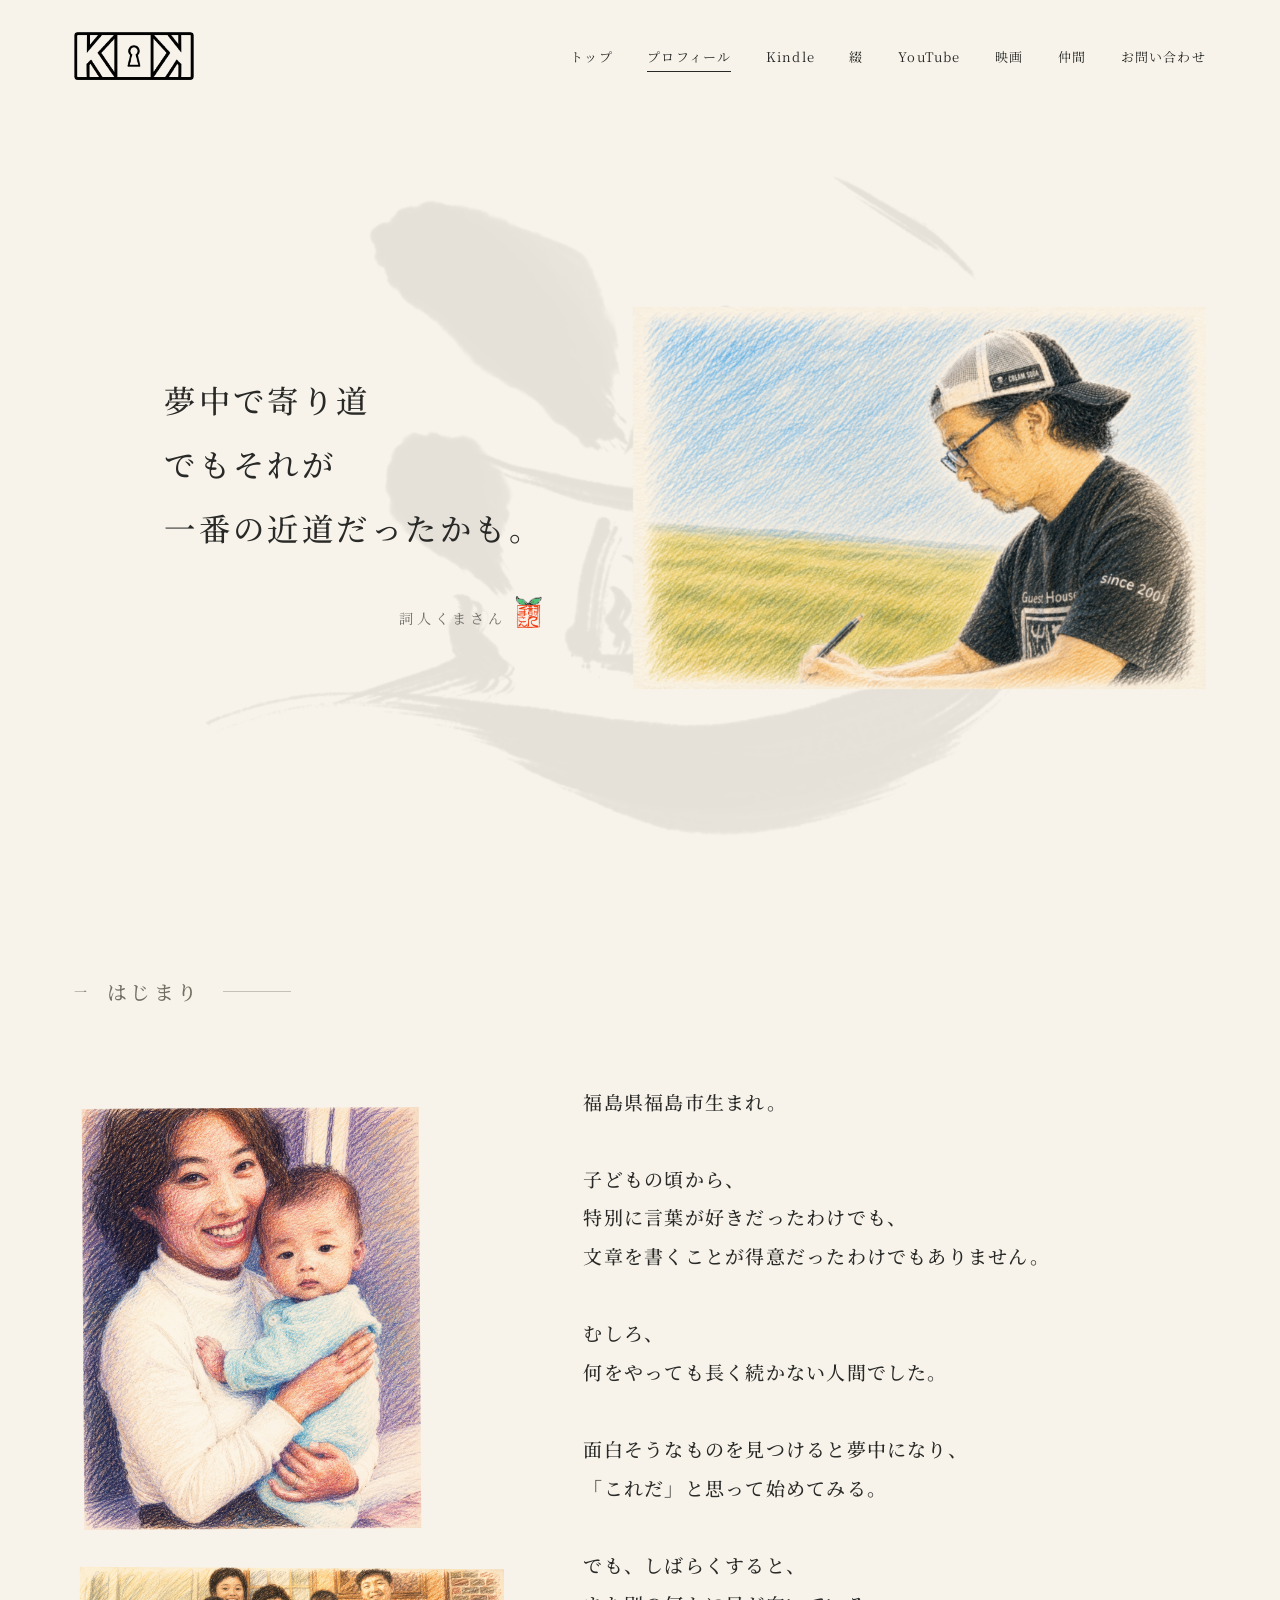
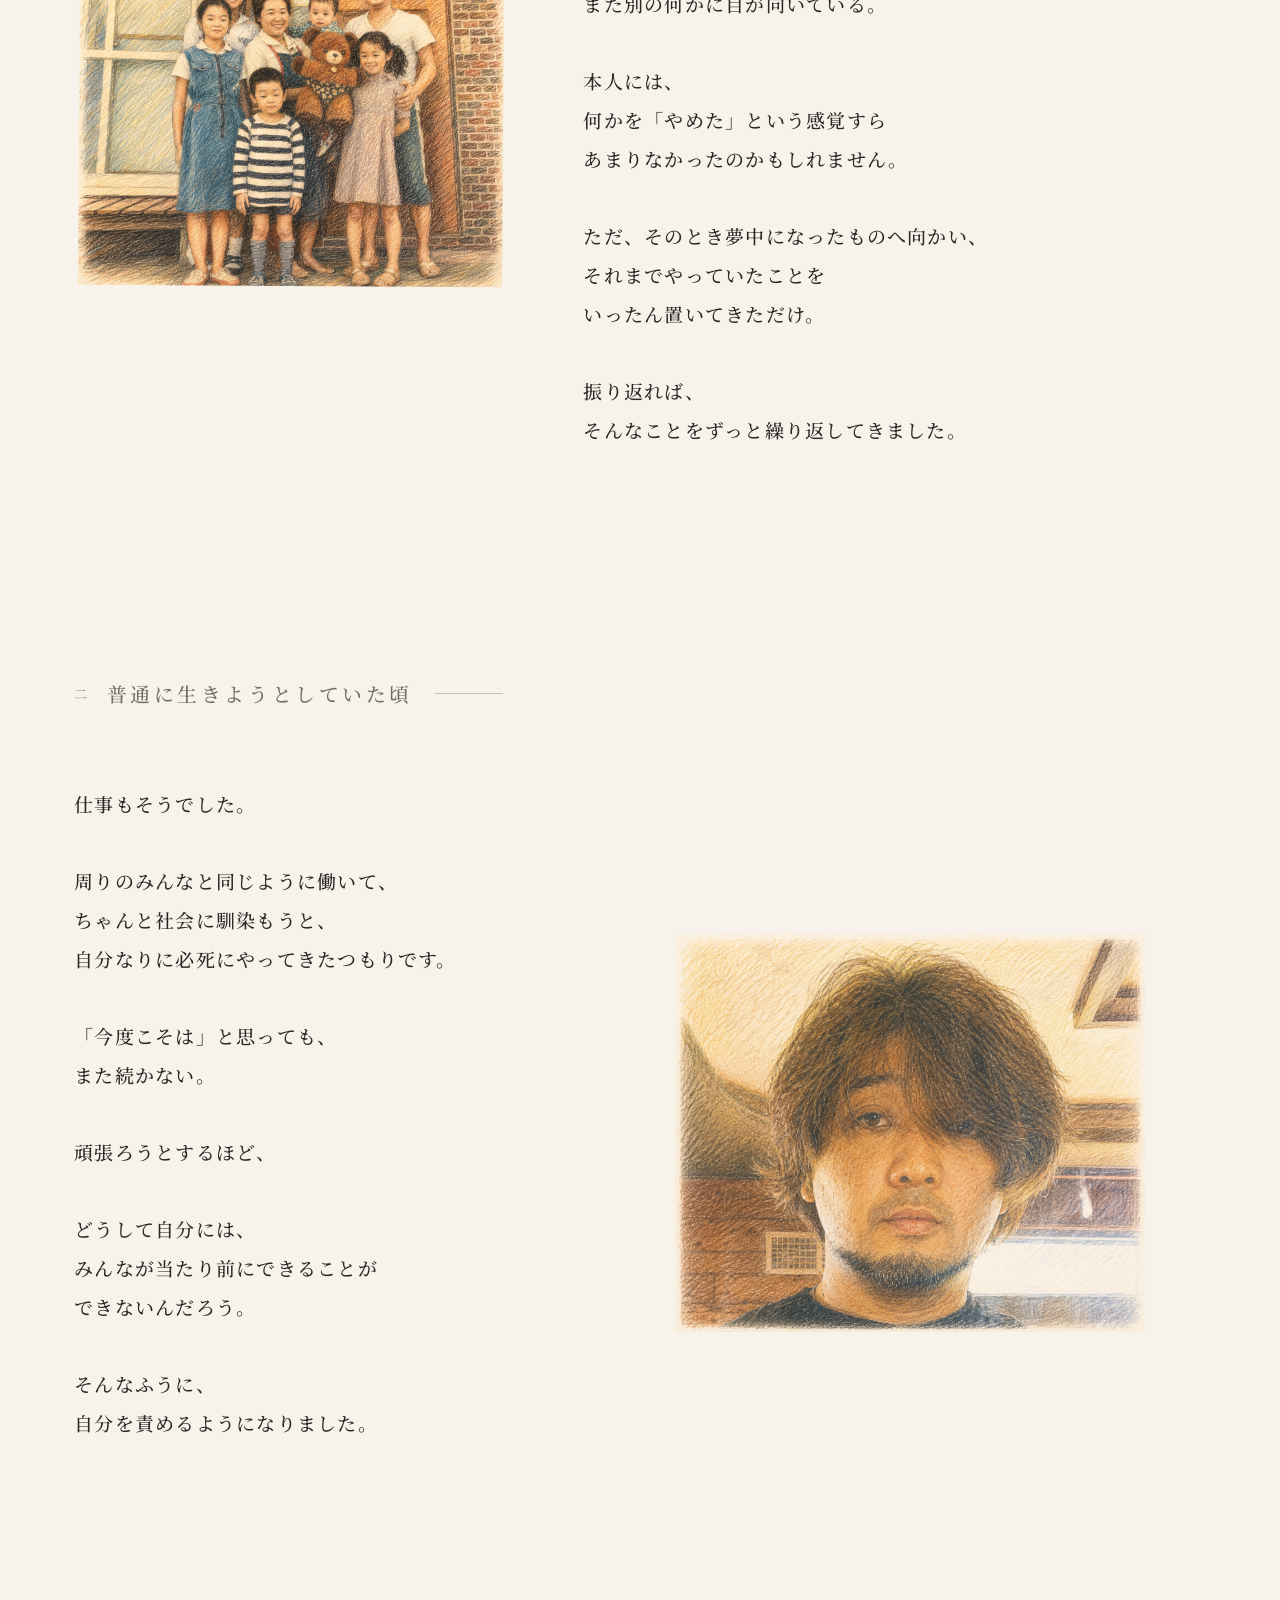
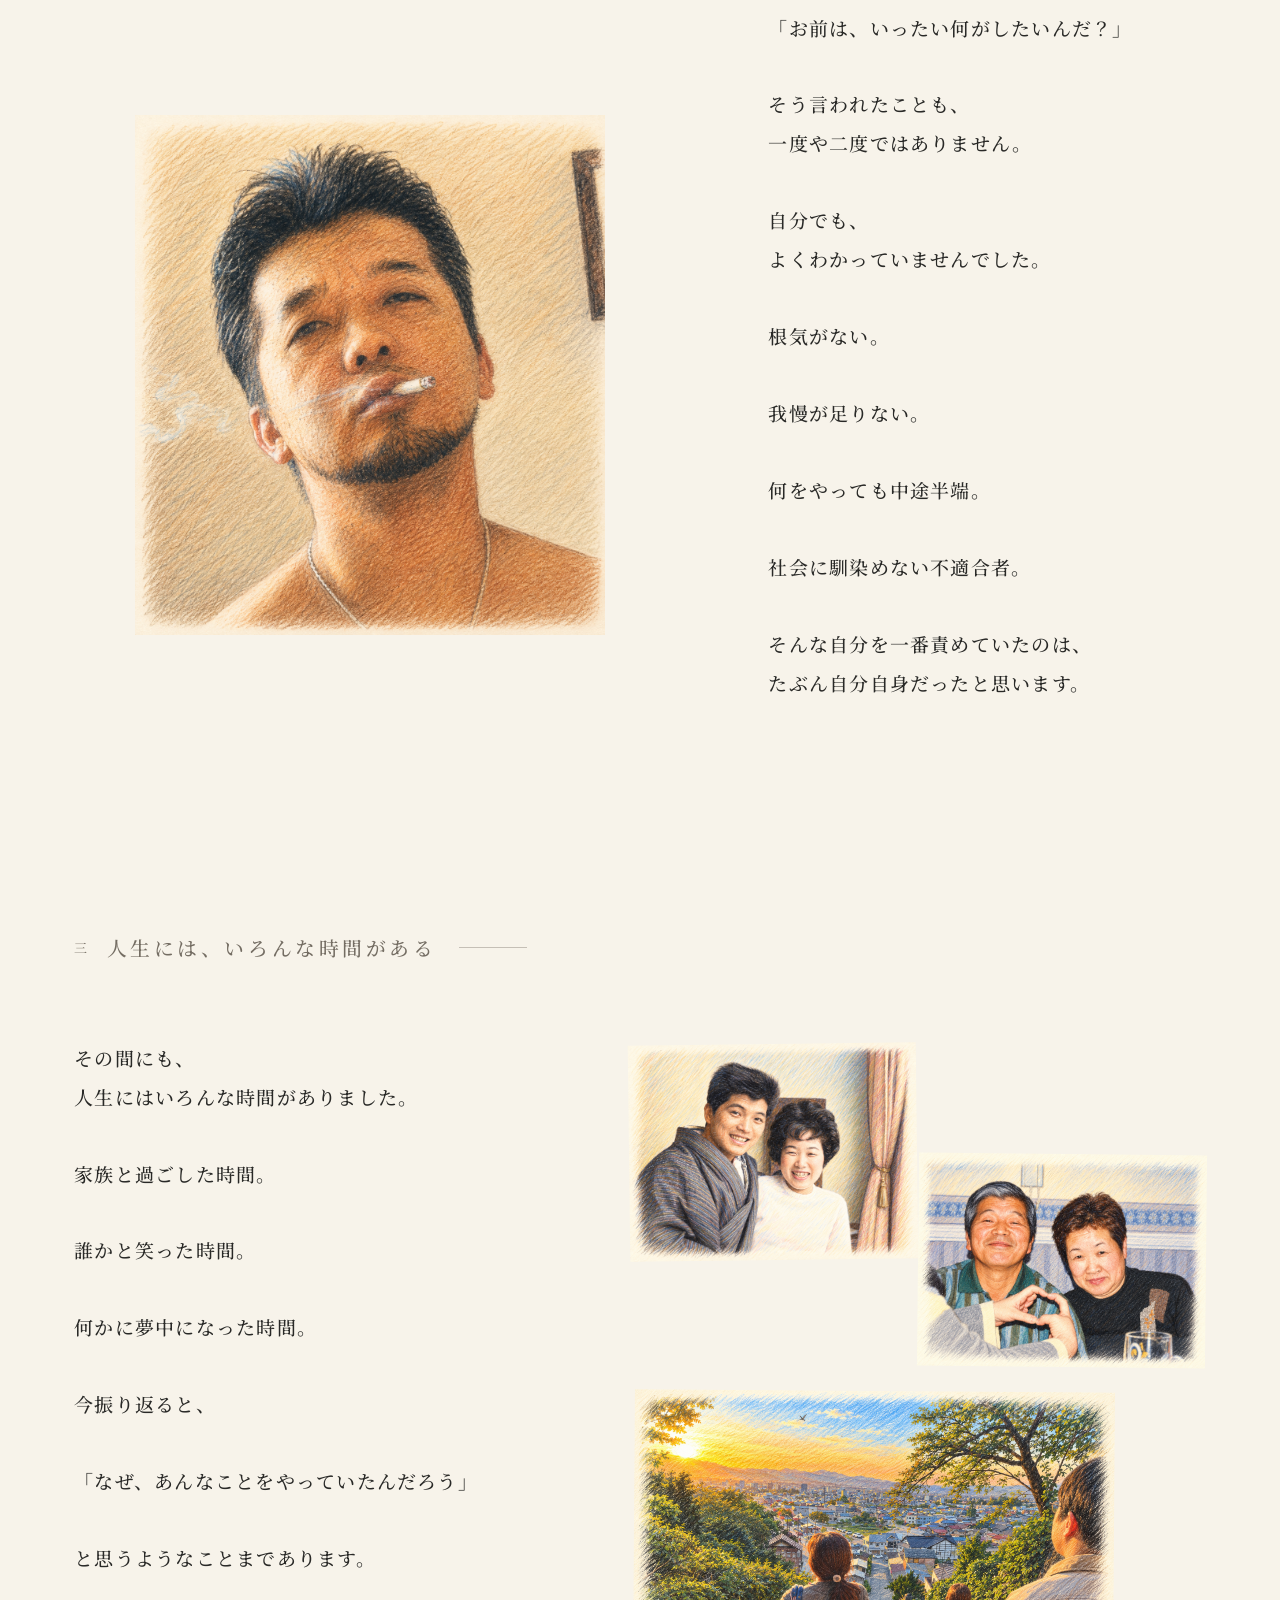
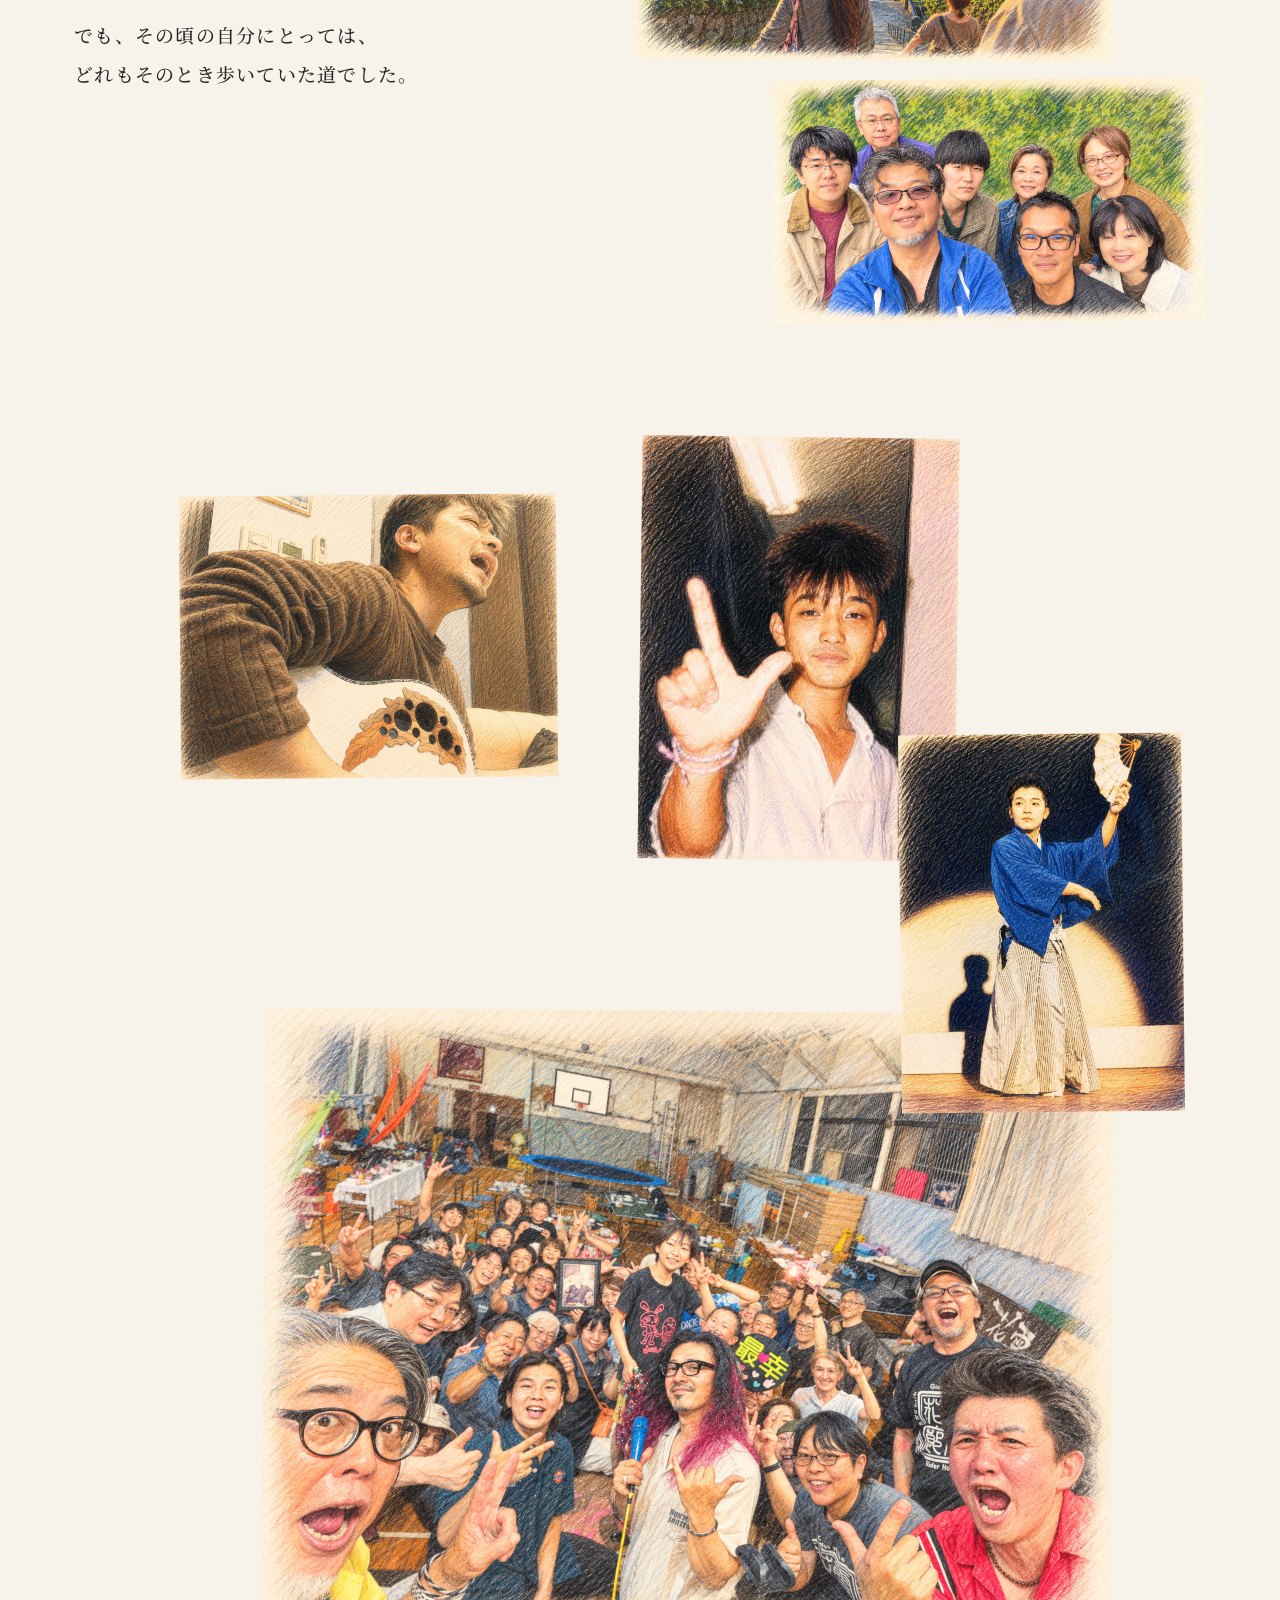
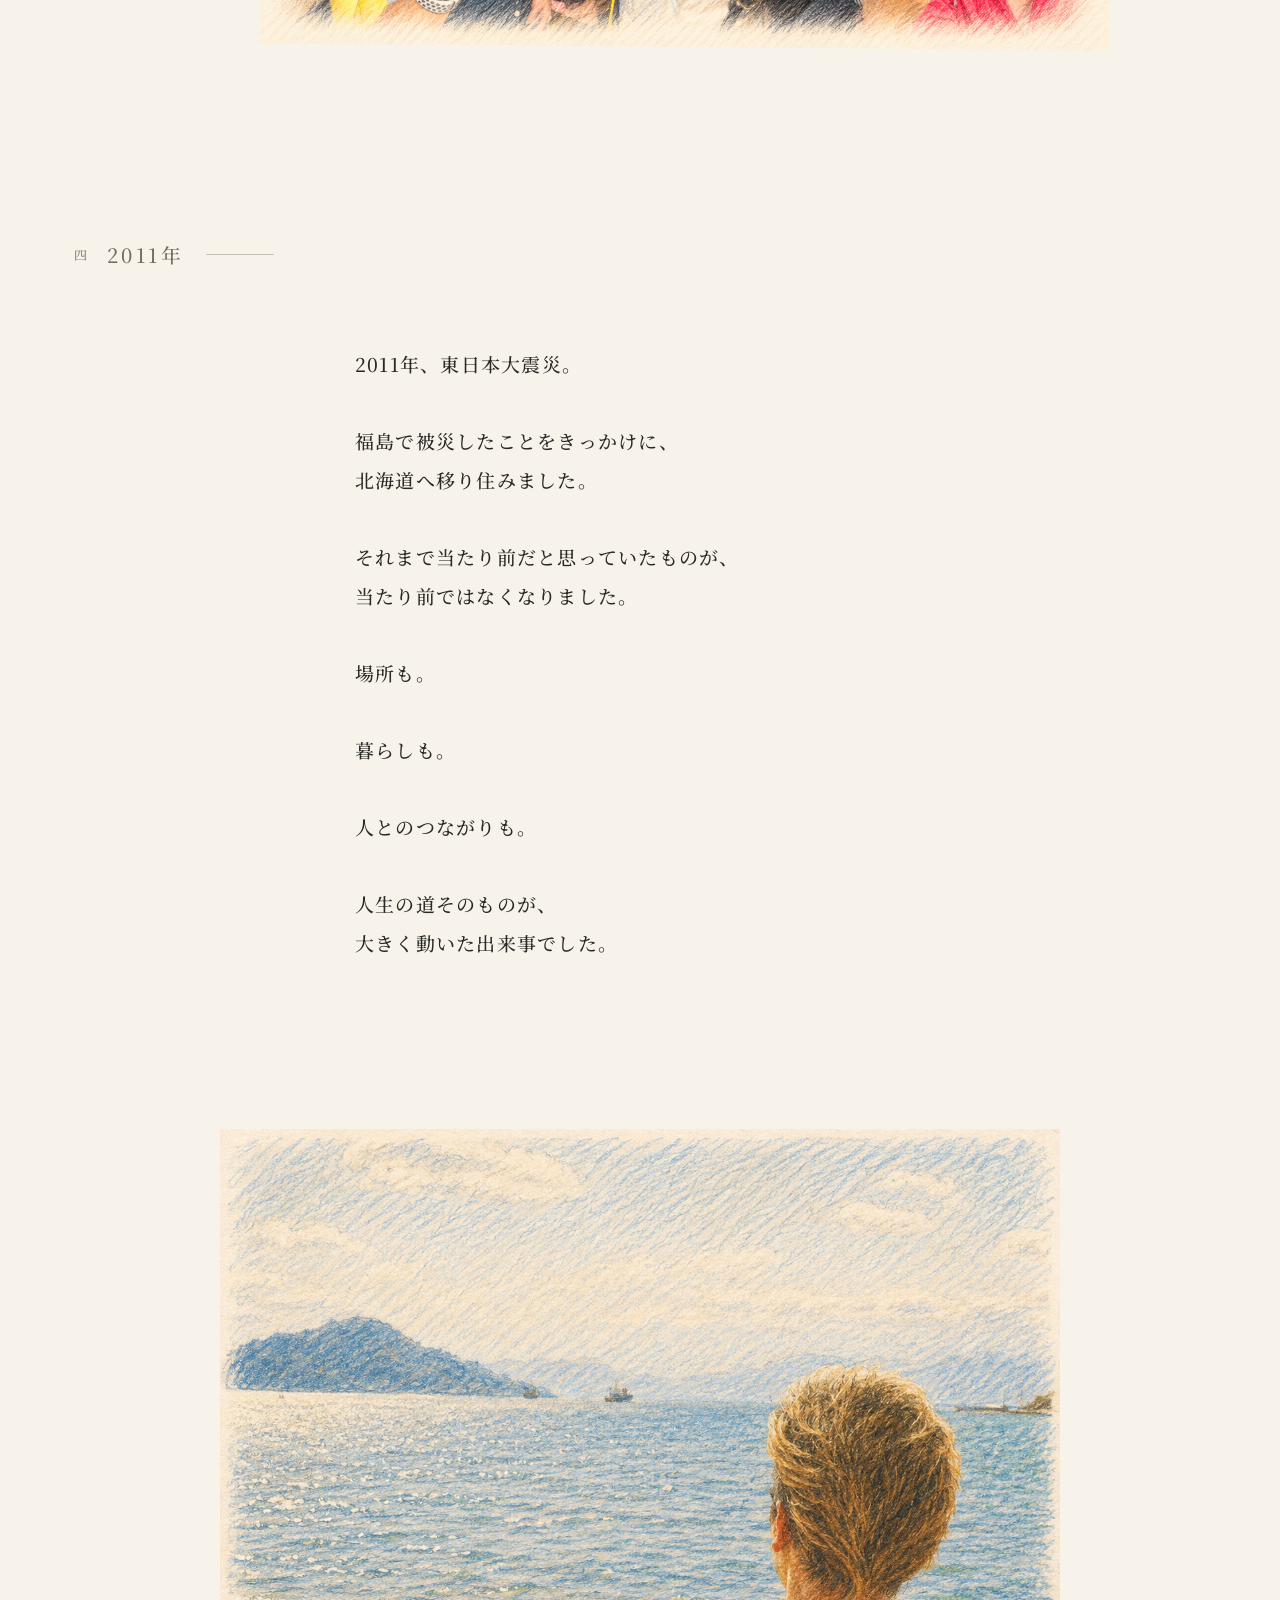
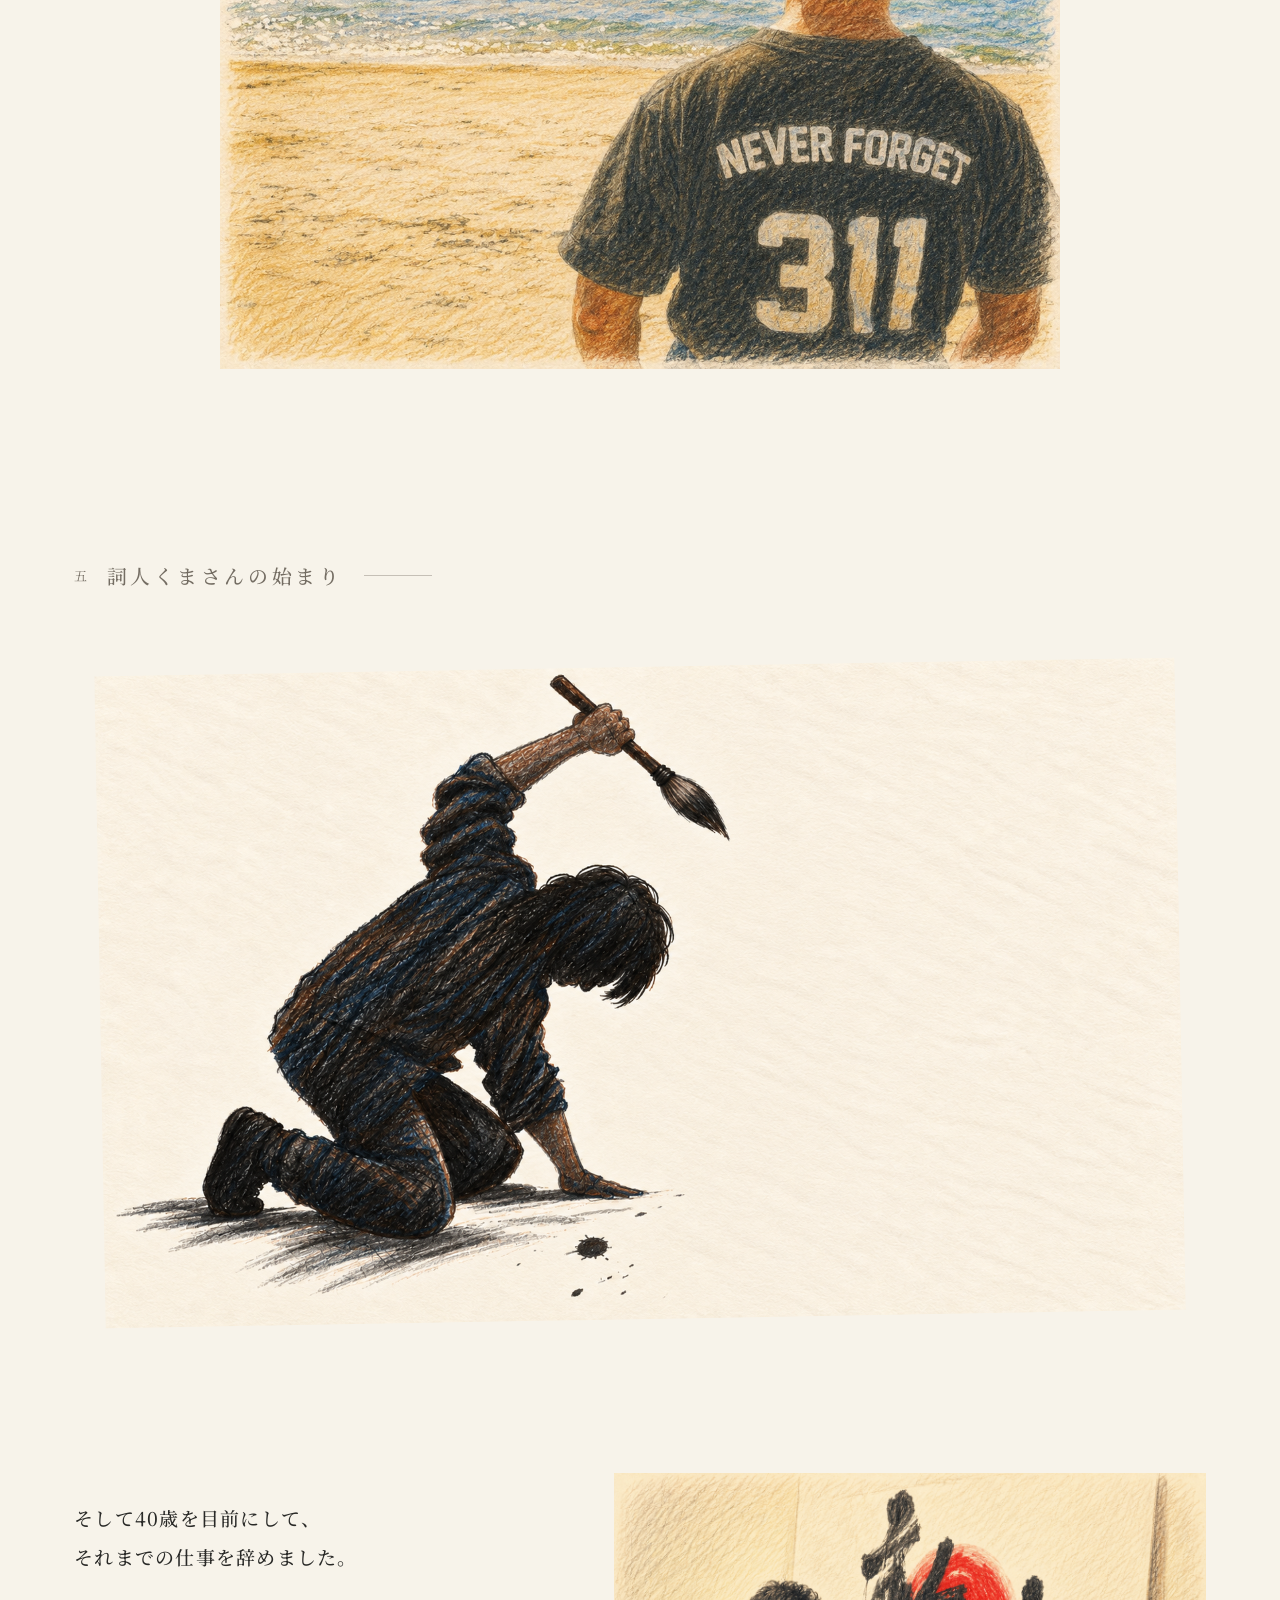
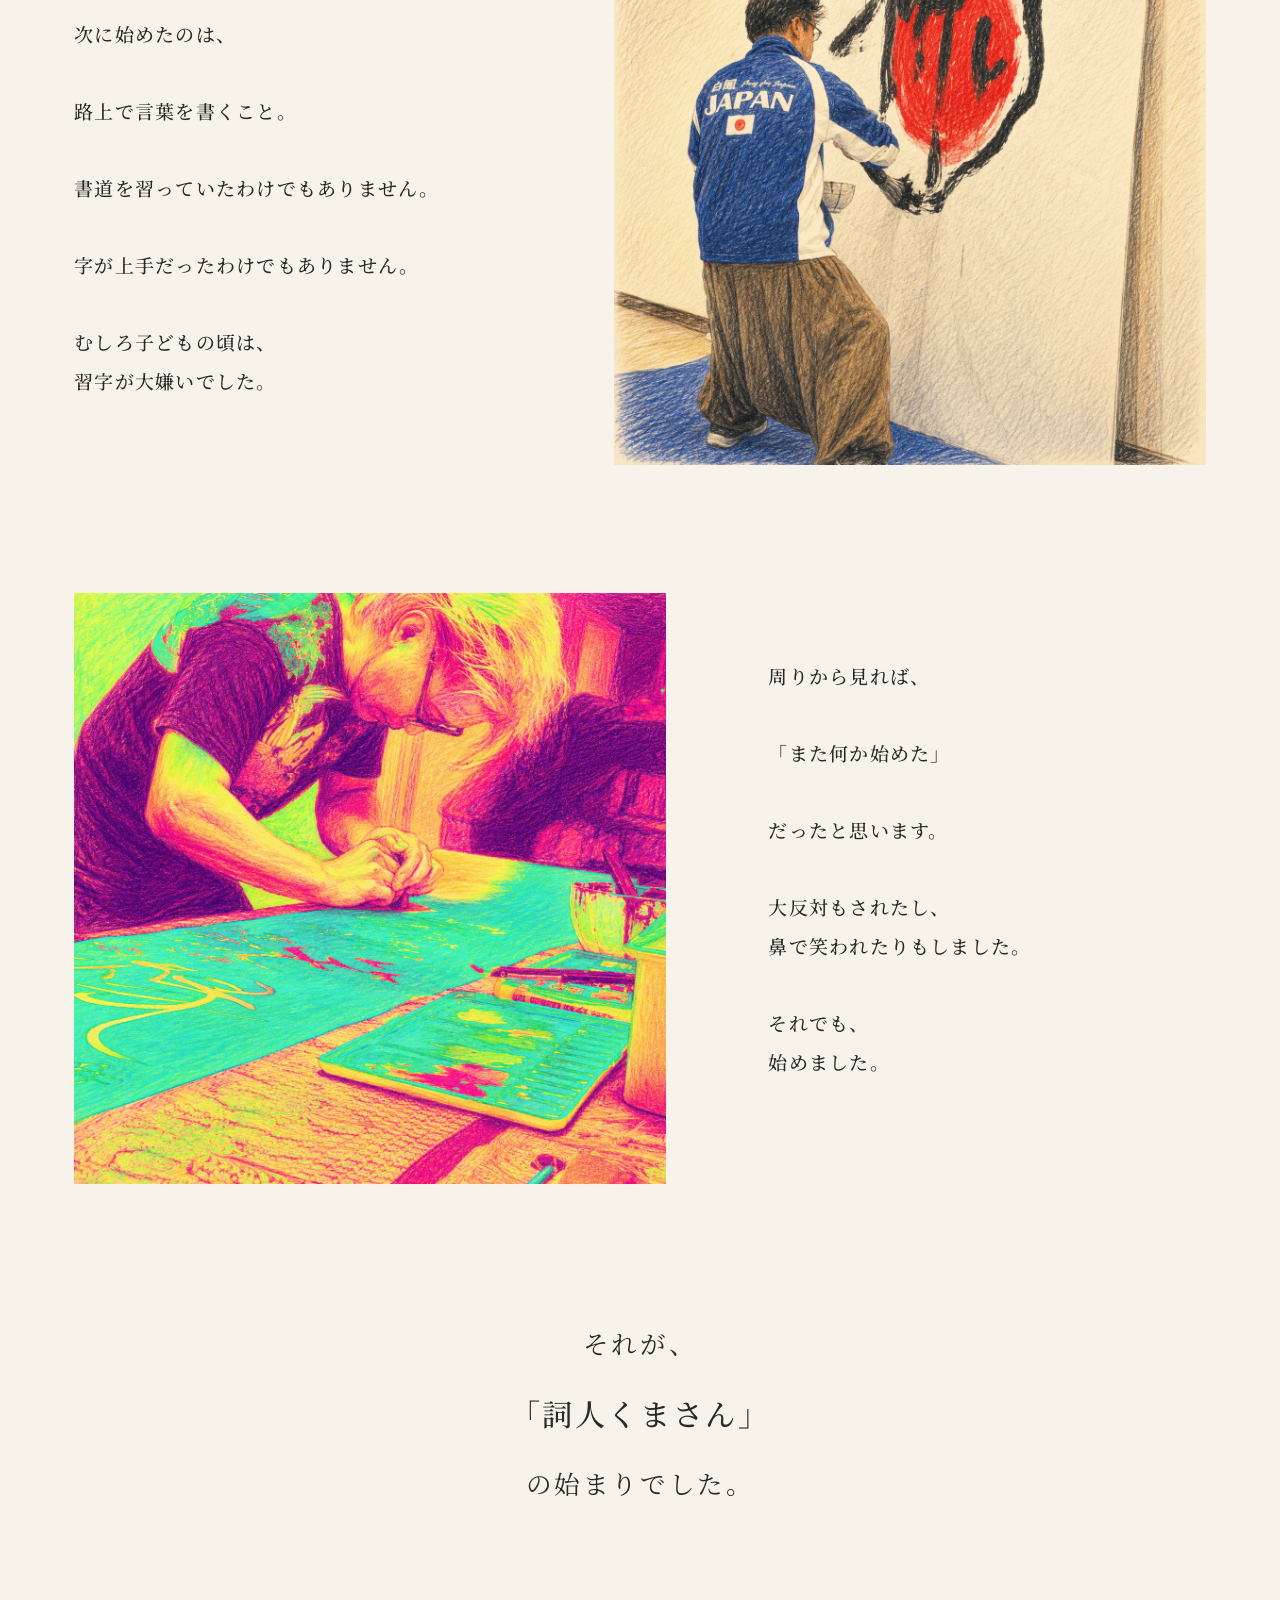
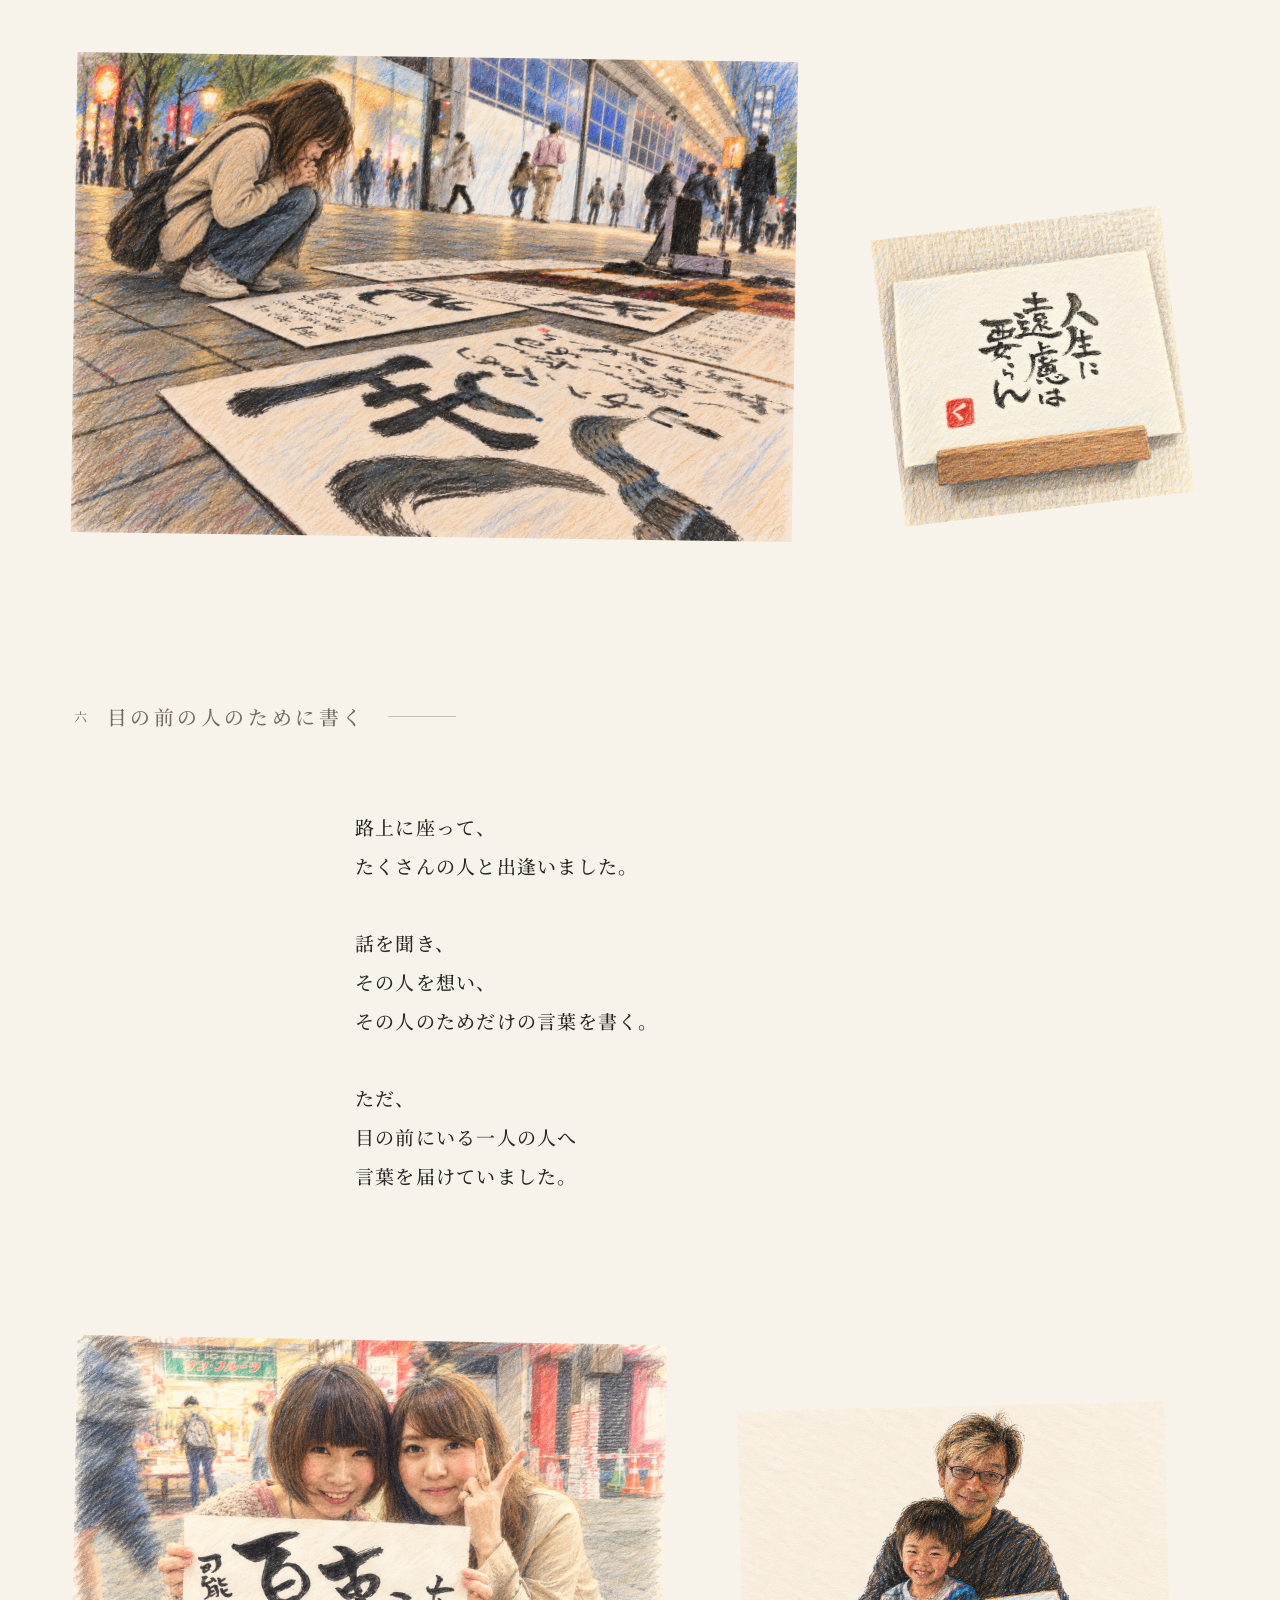
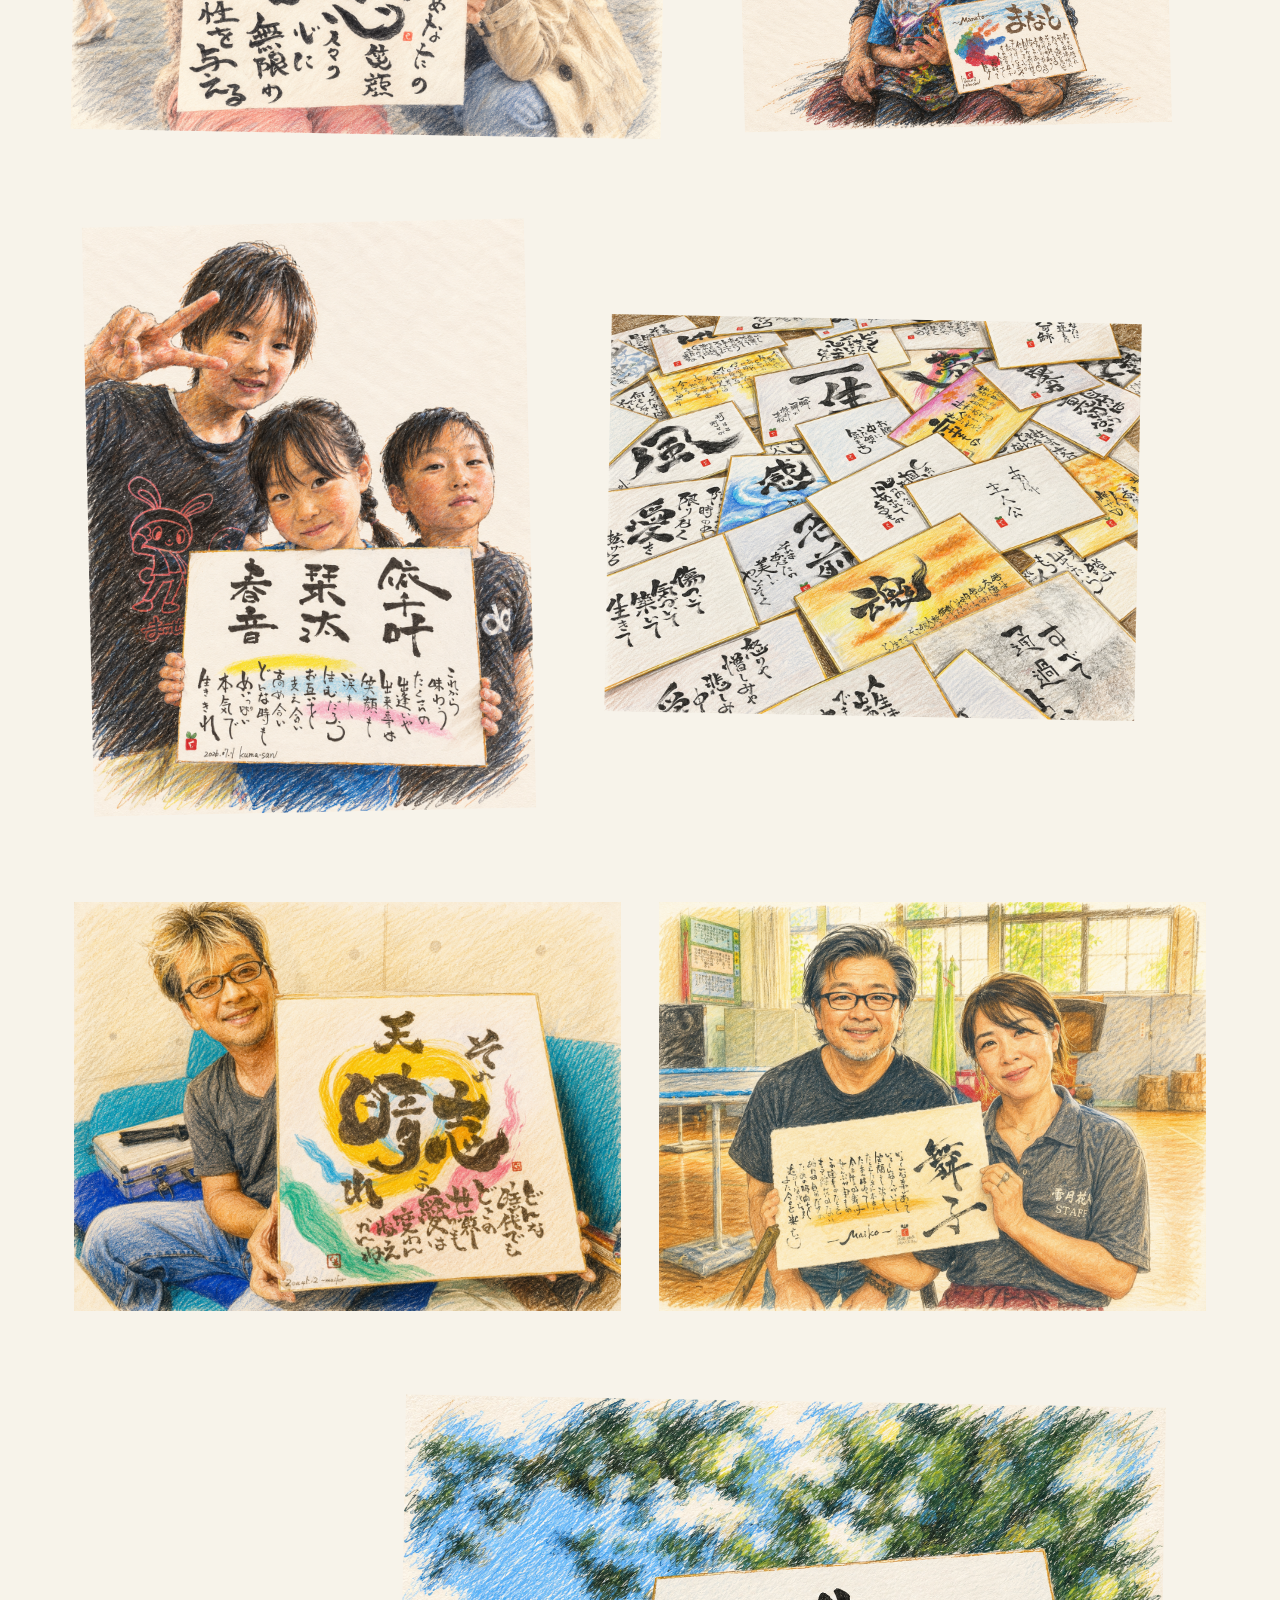
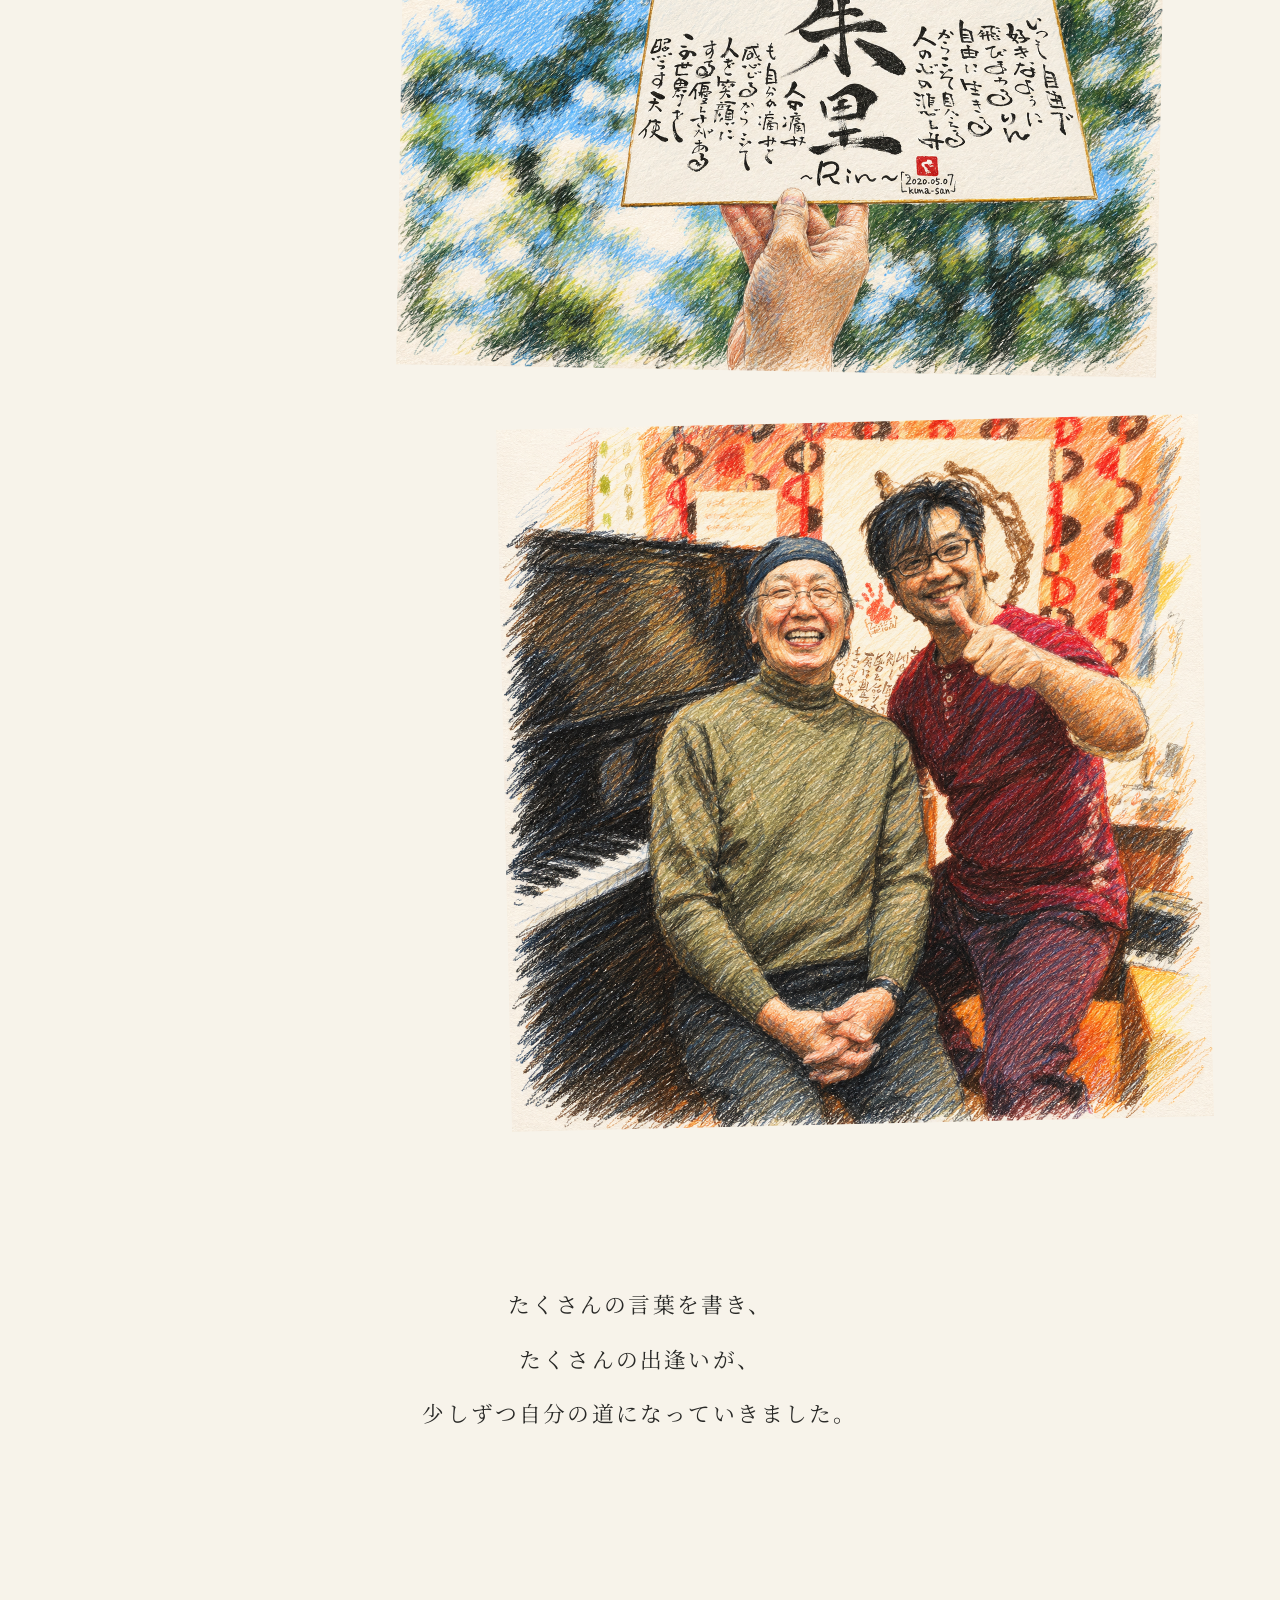
==== commit d79f1c1d: "Deploy public site from private main" ====
--- a/profile.html
+++ b/profile.html
@@ -40,7 +40,7 @@
       <nav id="site-nav" class="site-nav" aria-label="メインナビゲーション">
         <a href="index.html">トップ</a>
         <a href="profile.html" aria-current="page">プロフィール</a>
-        <a href="yomu.html" data-coming-soon>Kindle</a><a href="index.html#youtube" data-coming-soon>YouTube</a>
+        <a href="yomu.html">Kindle</a><a href="tsuzuru.html">綴</a><a href="index.html#youtube" data-coming-soon>YouTube</a>
         <a href="index.html#movie" data-coming-soon>映画</a><a href="index.html#friends" data-coming-soon>仲間</a>
         <a href="index.html#contact" data-coming-soon>お問い合わせ</a>
       </nav>
--- a/styles.css
+++ b/styles.css
@@ -293,10 +293,11 @@
 
   .hero-orbit-nav__profile { --entrance-delay: 8.55s; top: 17%; left: 29%; }
   .hero-orbit-nav__kindle { --entrance-delay: 8.75s; top: 10%; right: 33%; }
-  .hero-orbit-nav__youtube { --entrance-delay: 8.95s; top: 35%; right: 22%; }
-  .hero-orbit-nav__movie { --entrance-delay: 9.15s; right: 30%; bottom: 16%; }
-  .hero-orbit-nav__friends { --entrance-delay: 9.35s; bottom: 10%; left: 35%; }
-  .hero-orbit-nav__contact { --entrance-delay: 9.55s; top: 51%; left: 21%; }
+  .hero-orbit-nav__tsuzuru { --entrance-delay: 8.95s; top: 36%; left: 21%; }
+  .hero-orbit-nav__youtube { --entrance-delay: 9.15s; top: 35%; right: 22%; }
+  .hero-orbit-nav__movie { --entrance-delay: 9.35s; right: 30%; bottom: 16%; }
+  .hero-orbit-nav__friends { --entrance-delay: 9.55s; bottom: 10%; left: 35%; }
+  .hero-orbit-nav__contact { --entrance-delay: 9.75s; top: 56%; left: 19%; }
 
   .home-intro-seen .home-page .hero-message {
     opacity: 0;
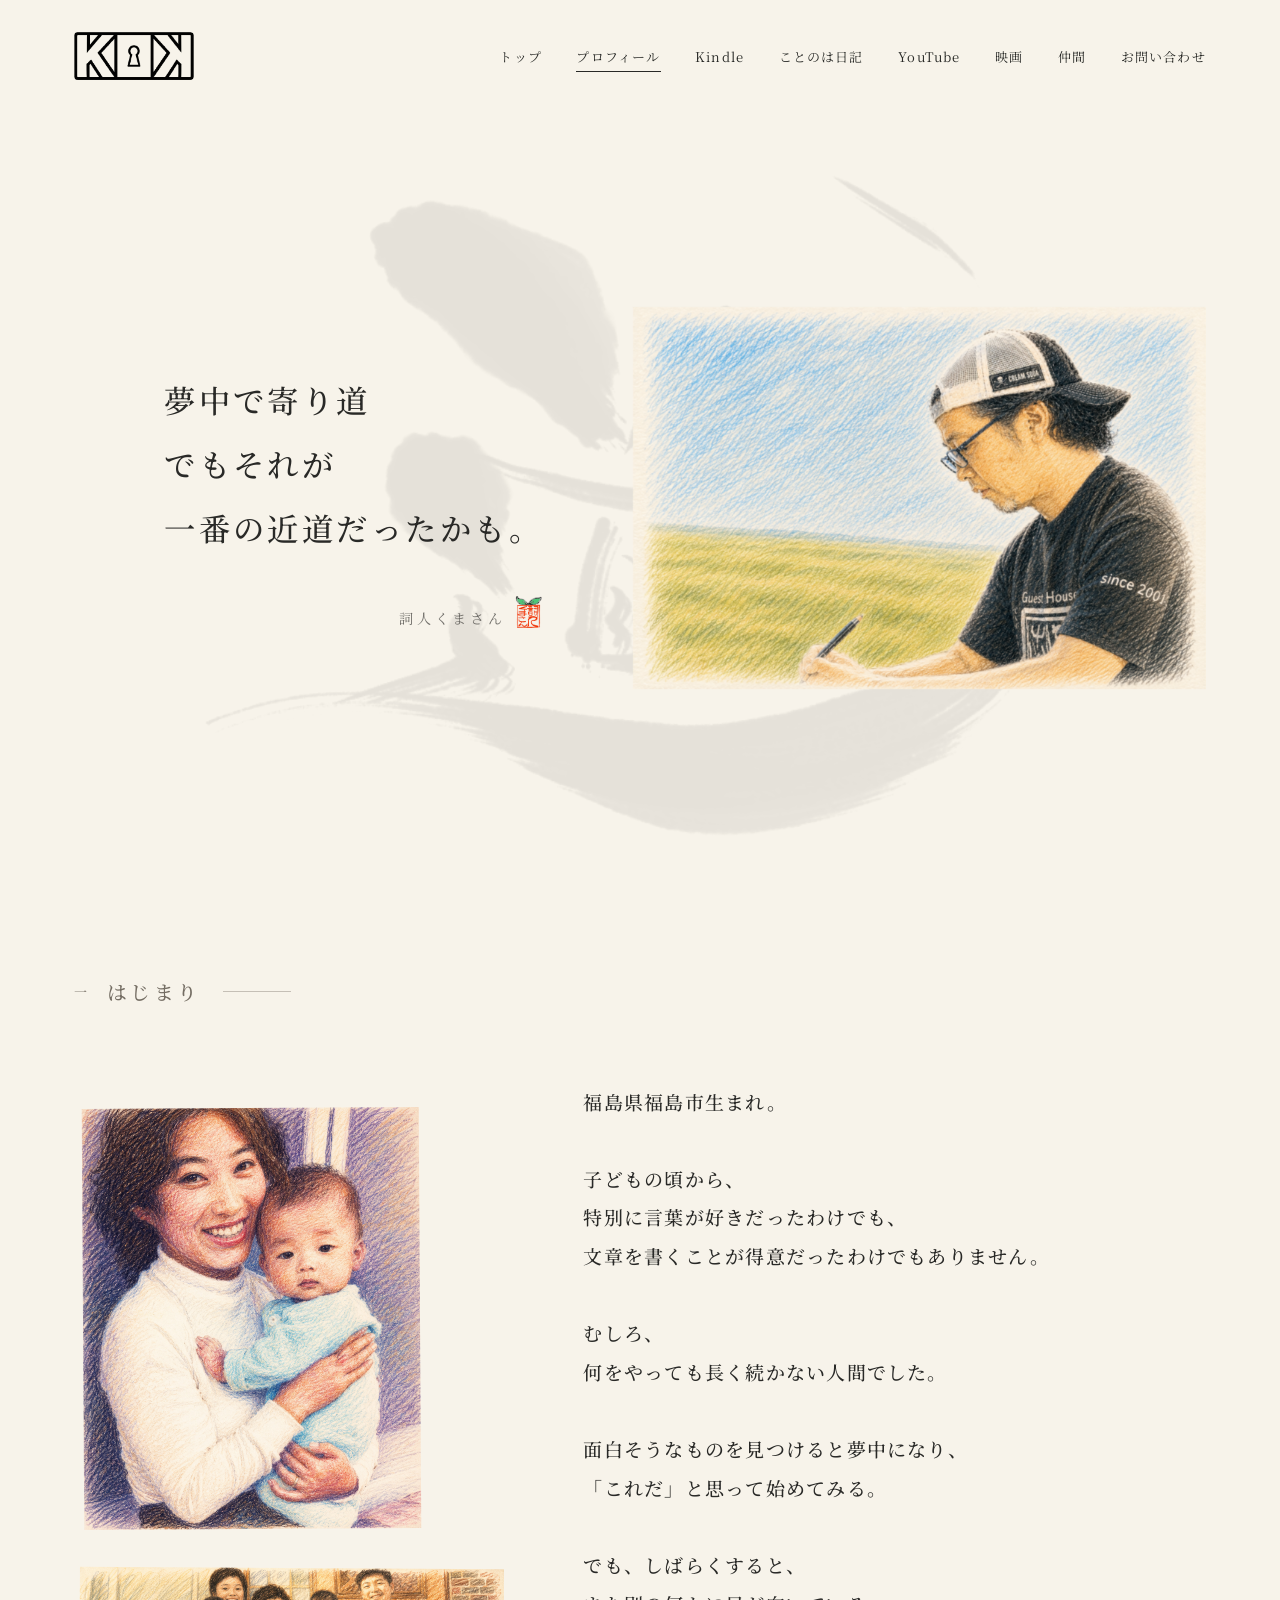
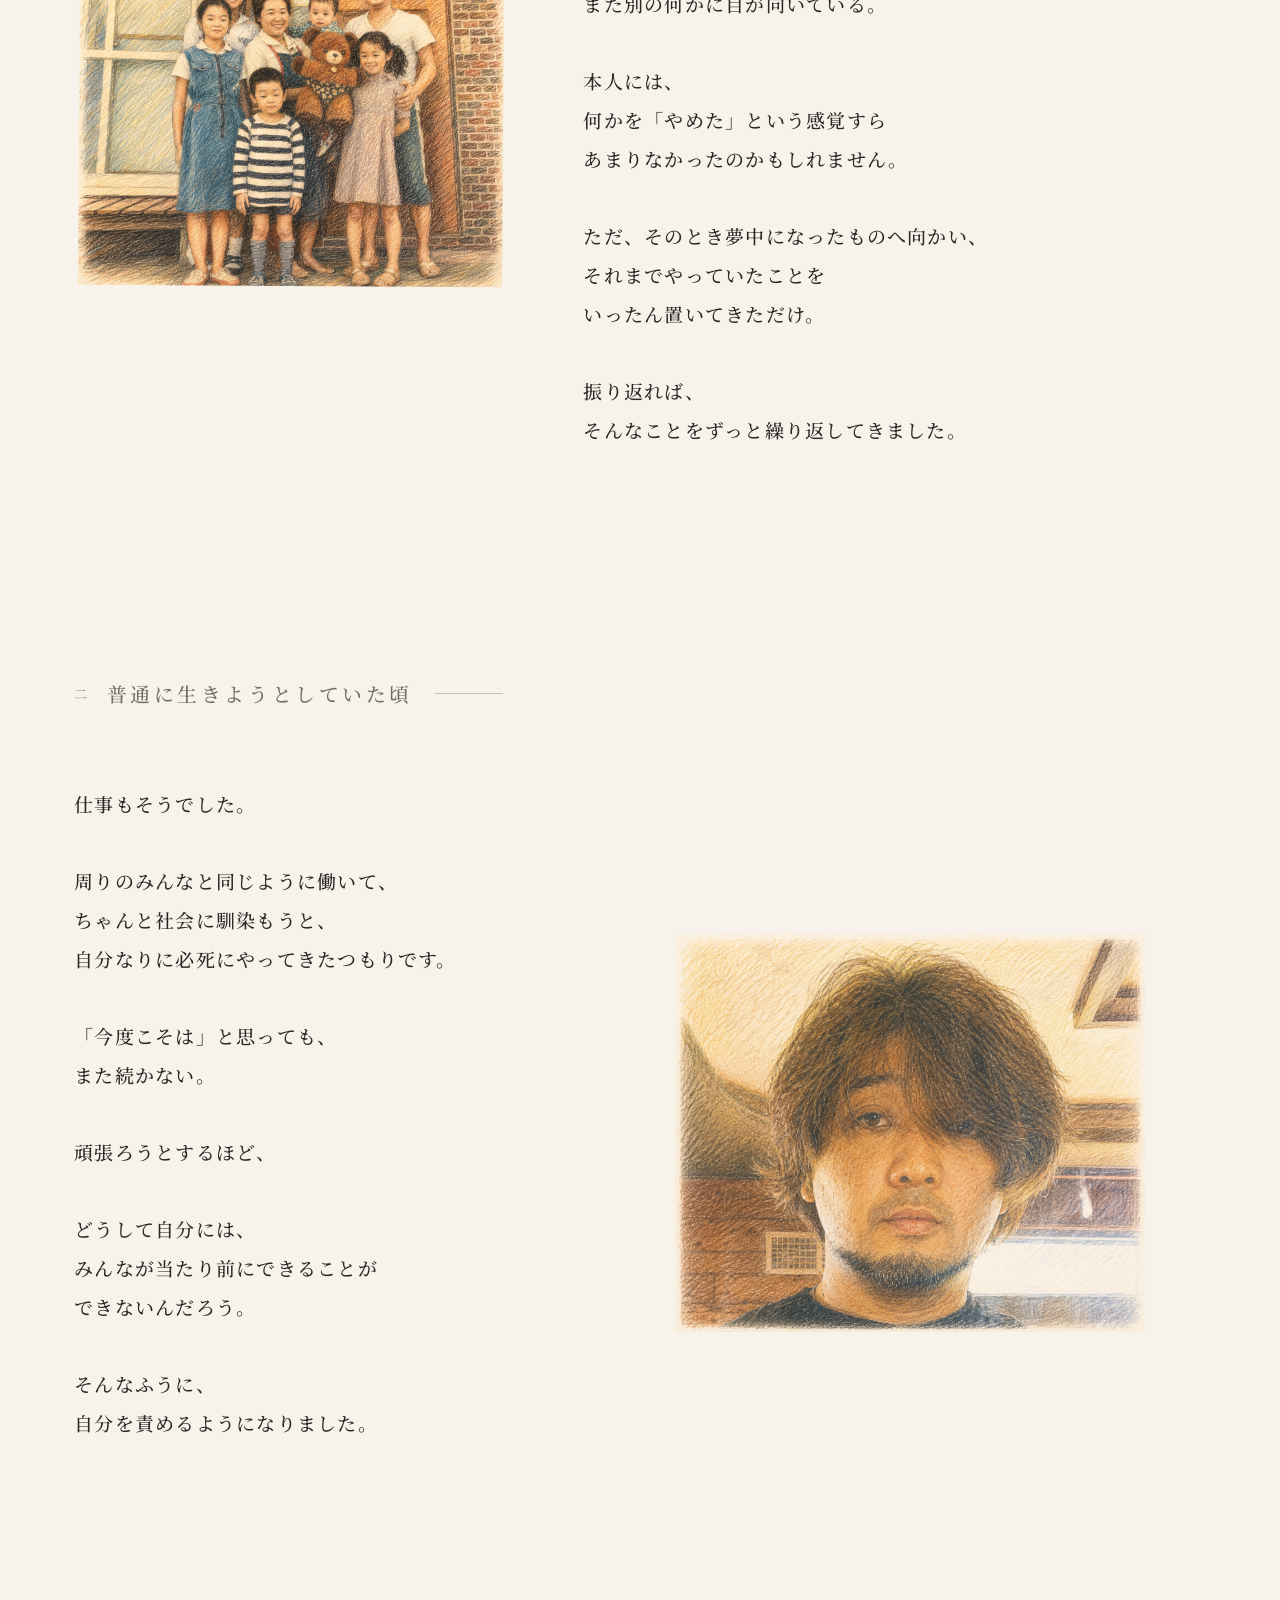
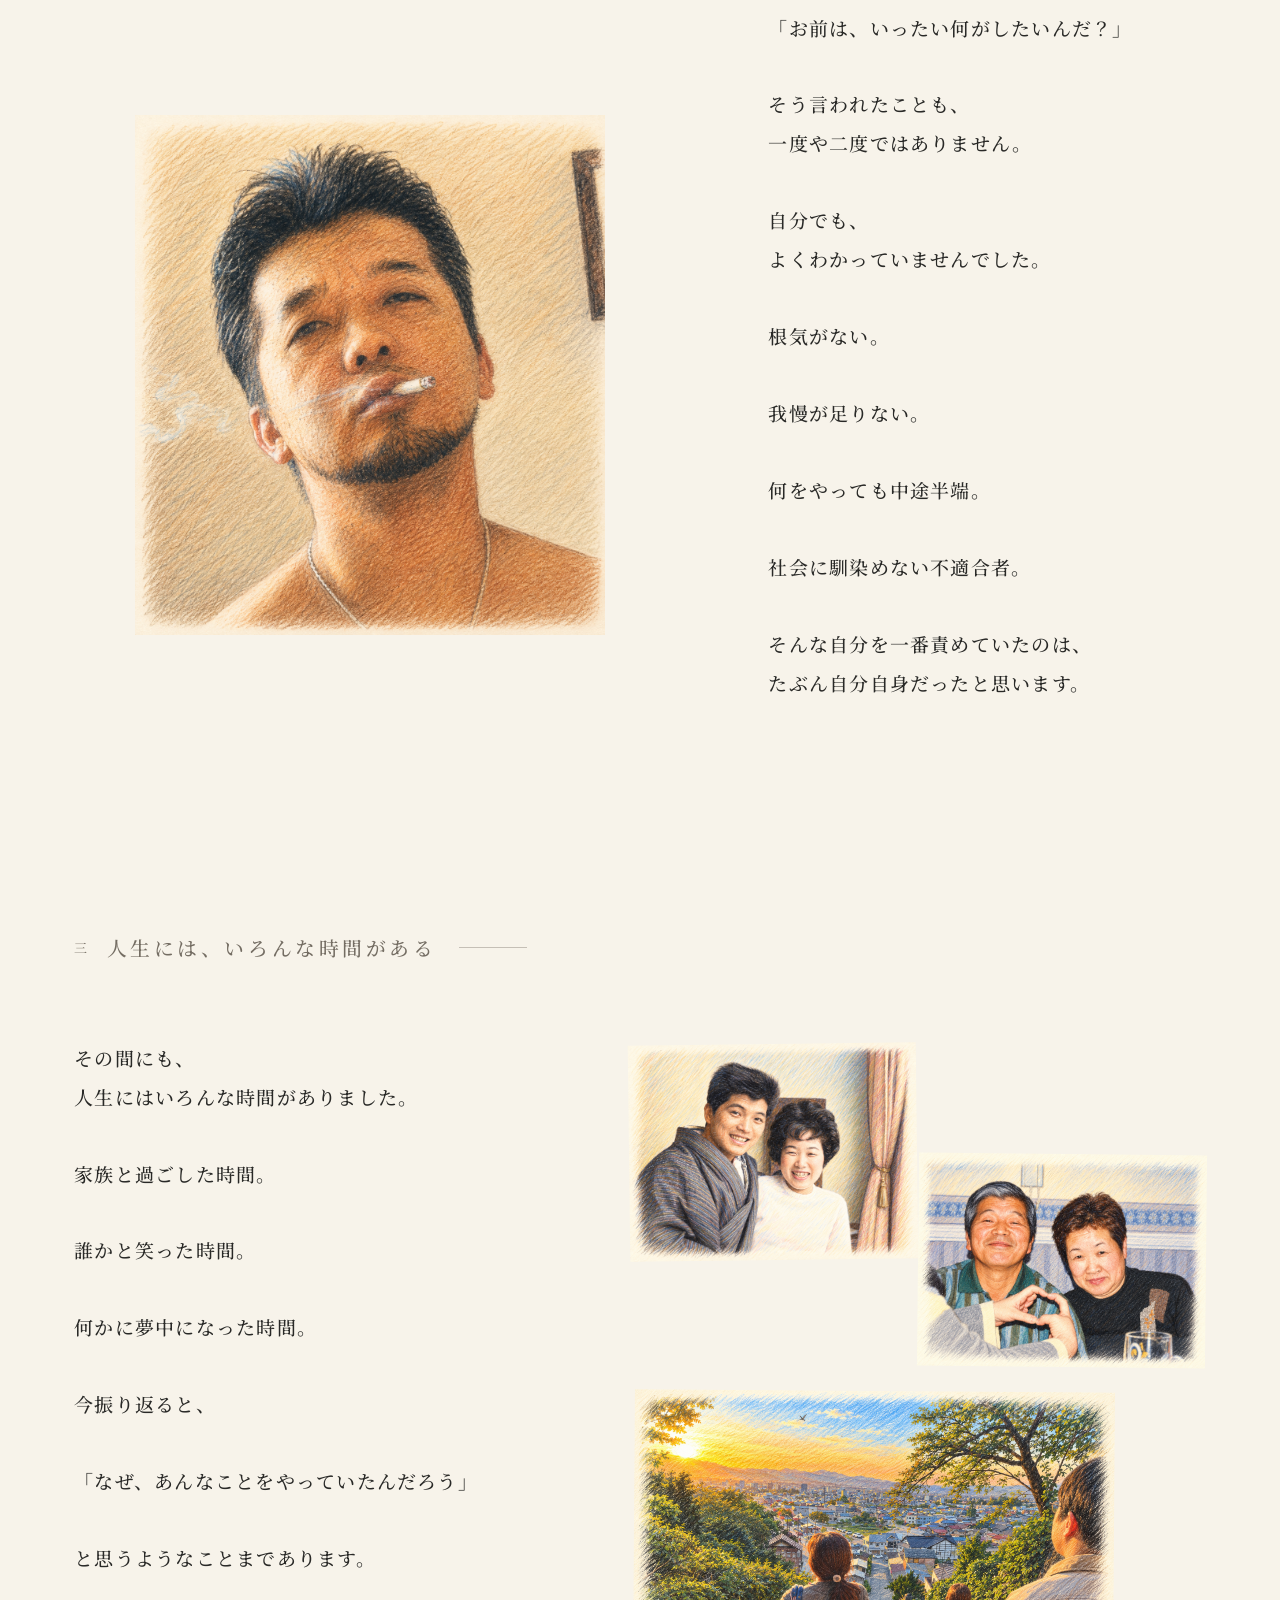
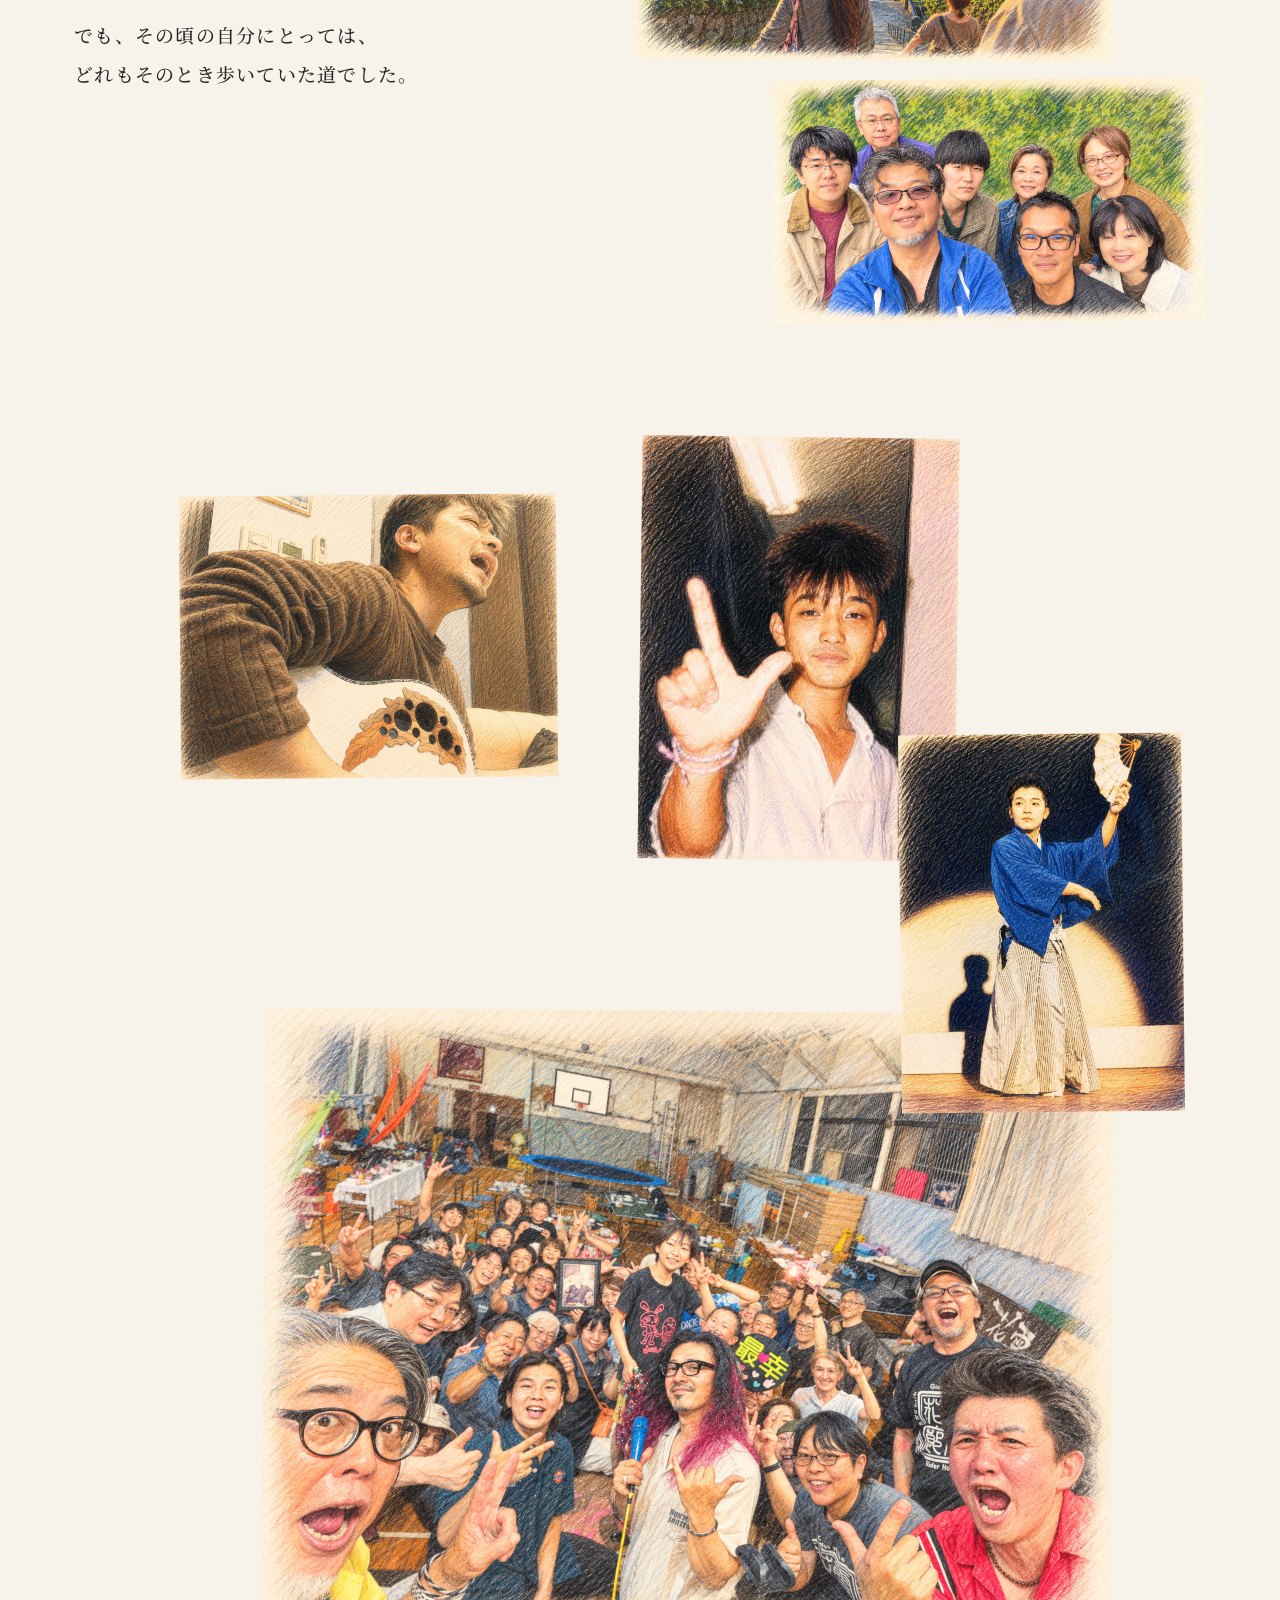
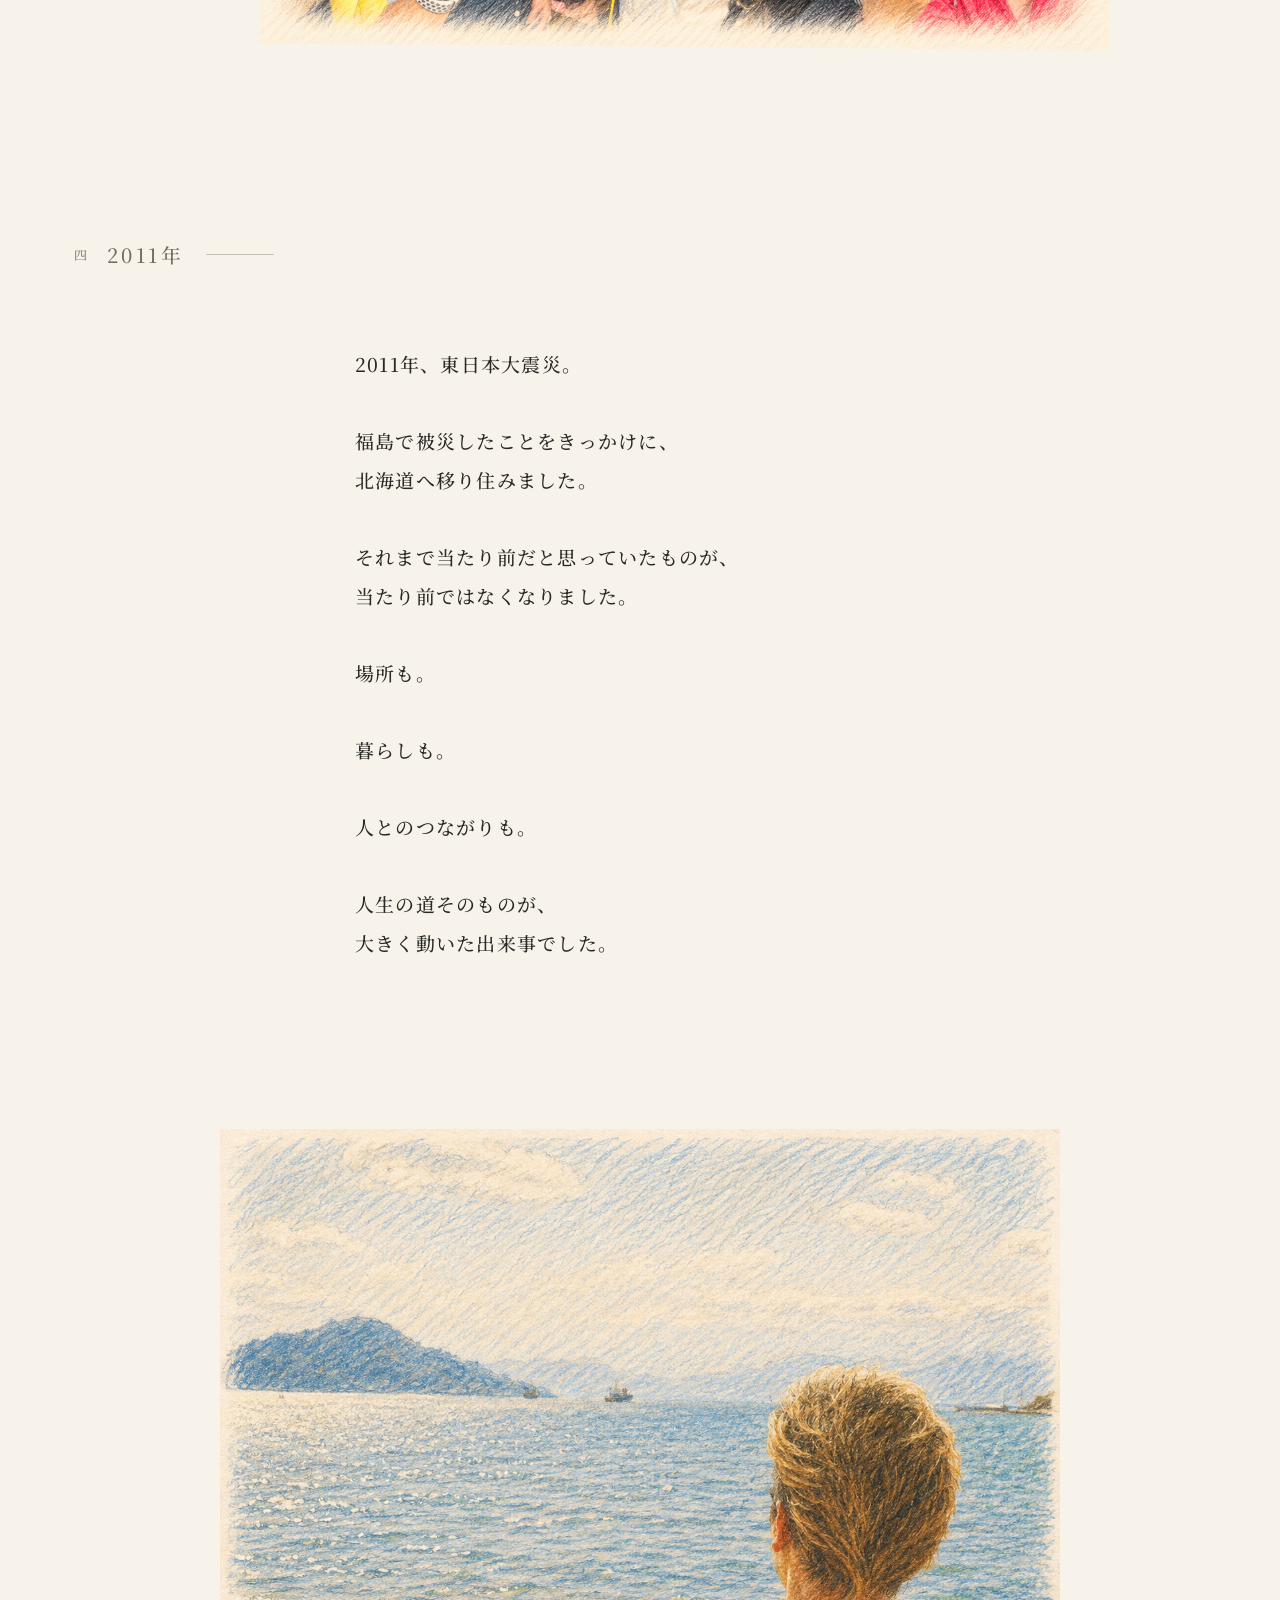
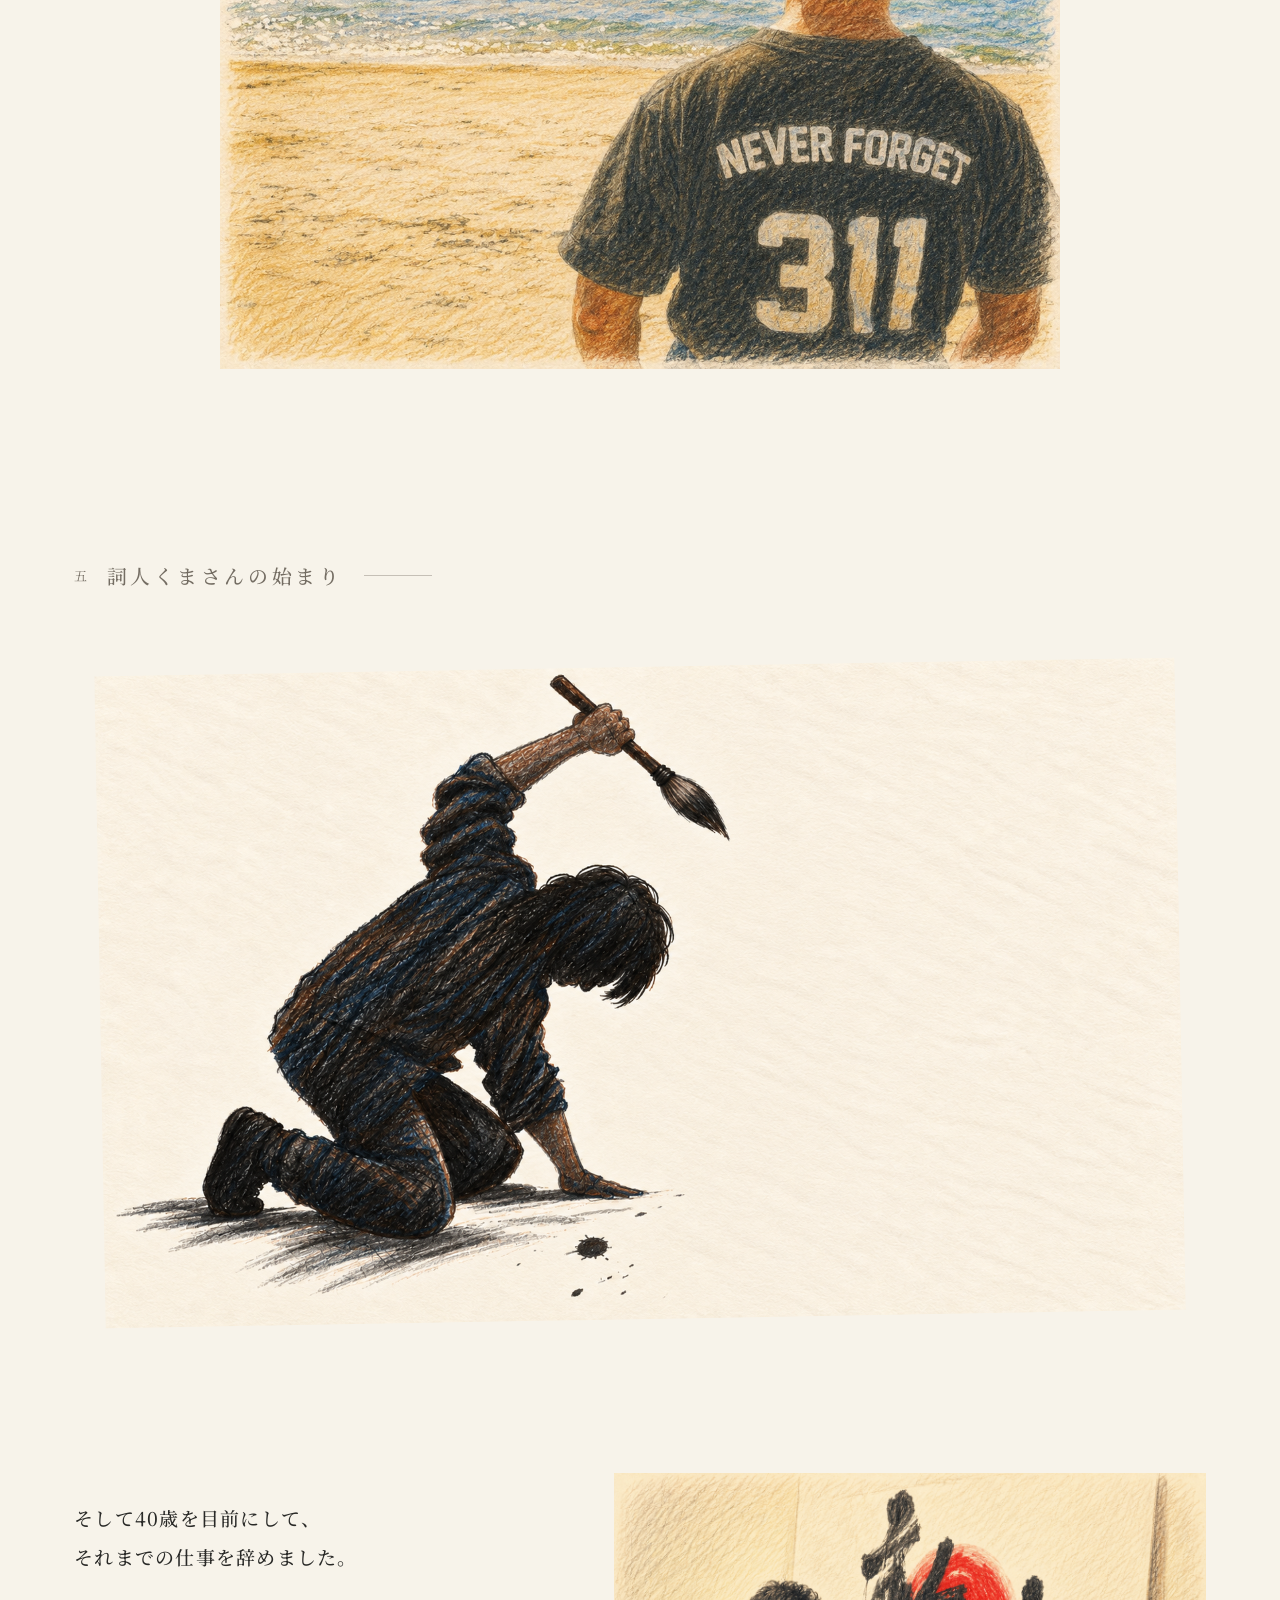
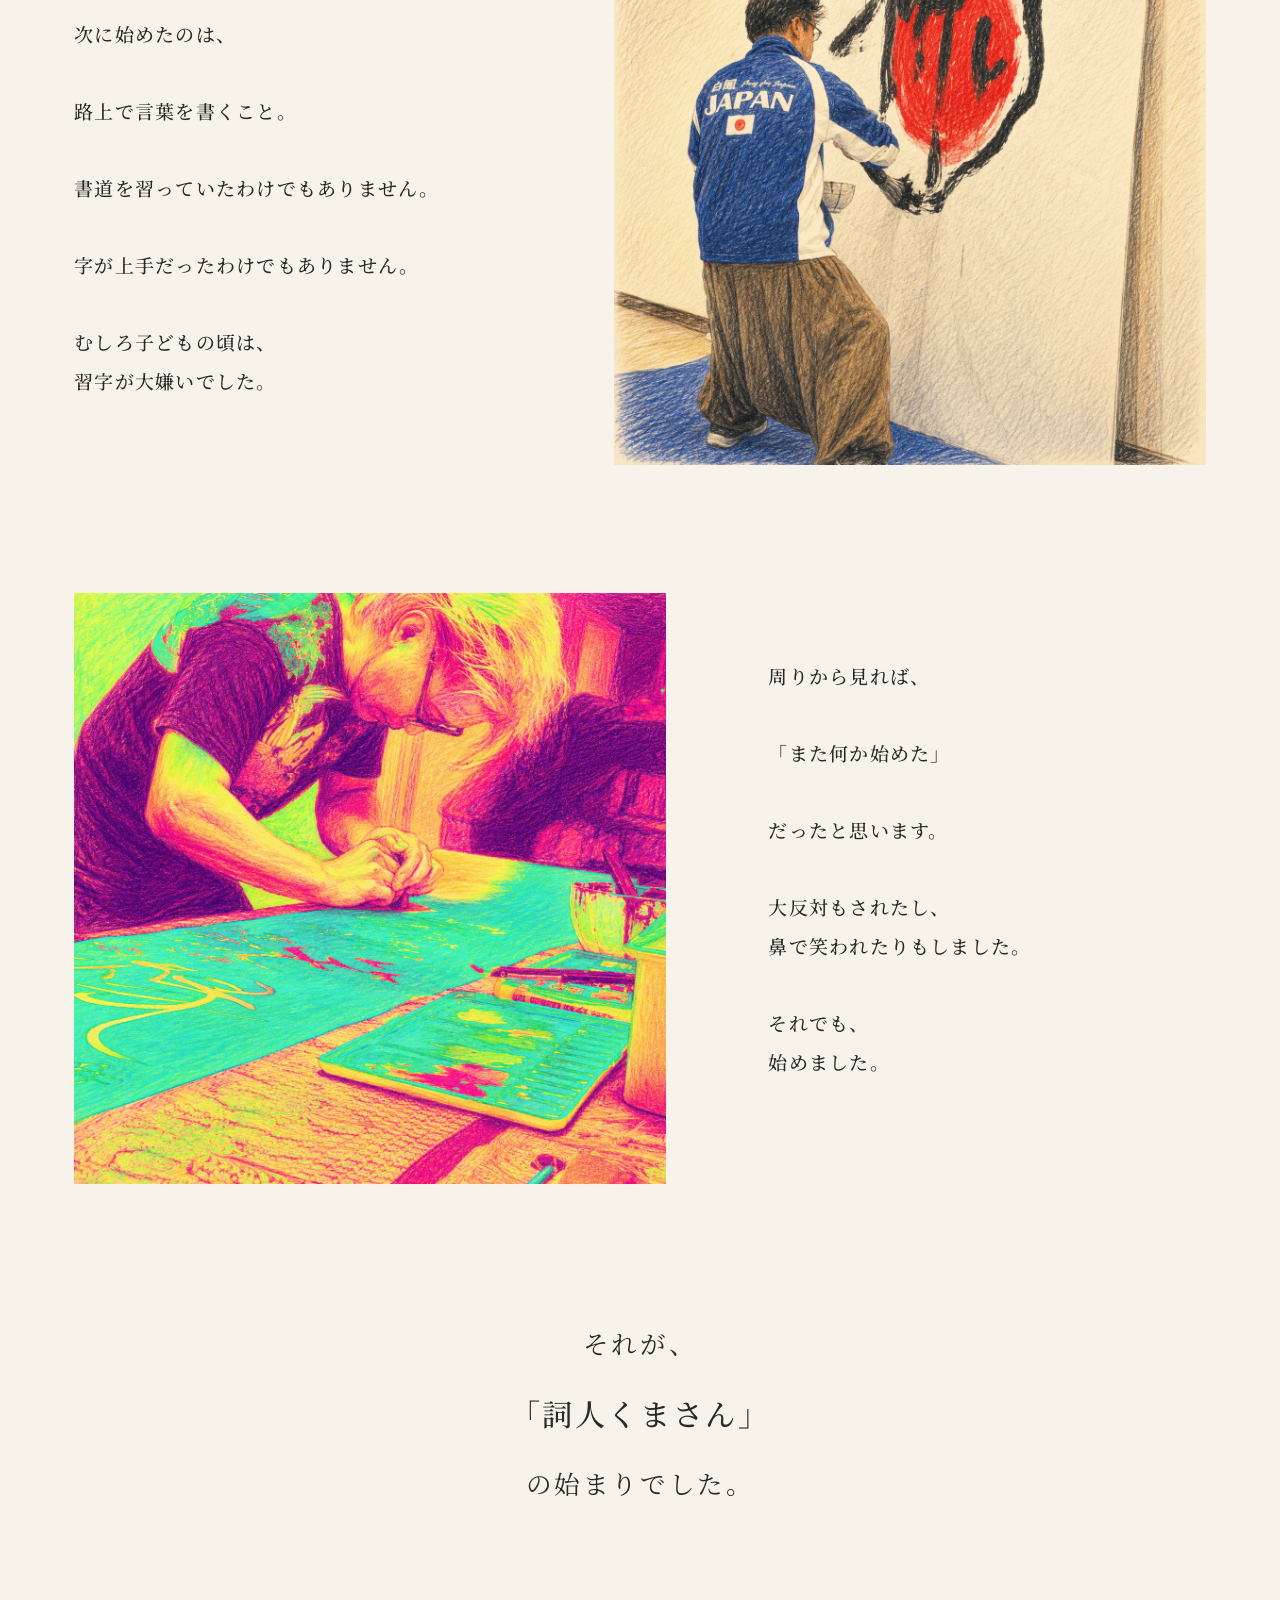
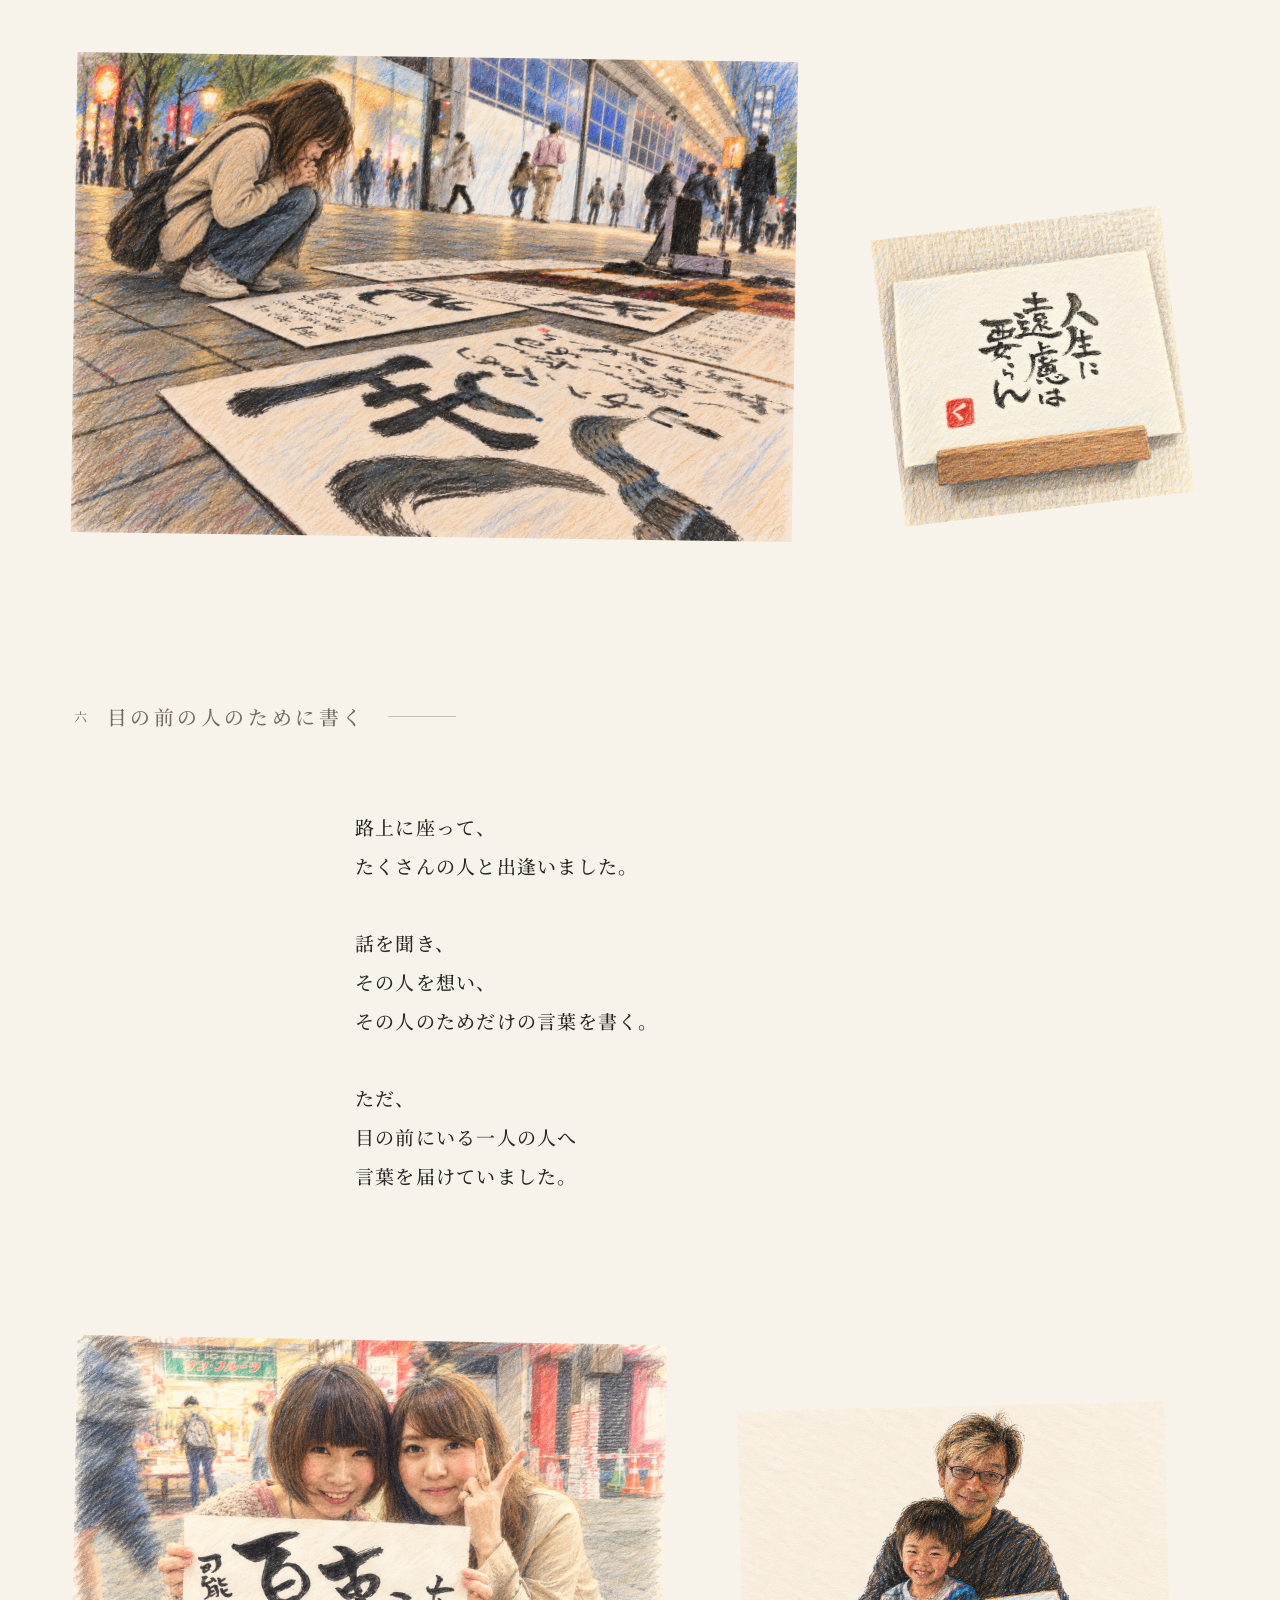
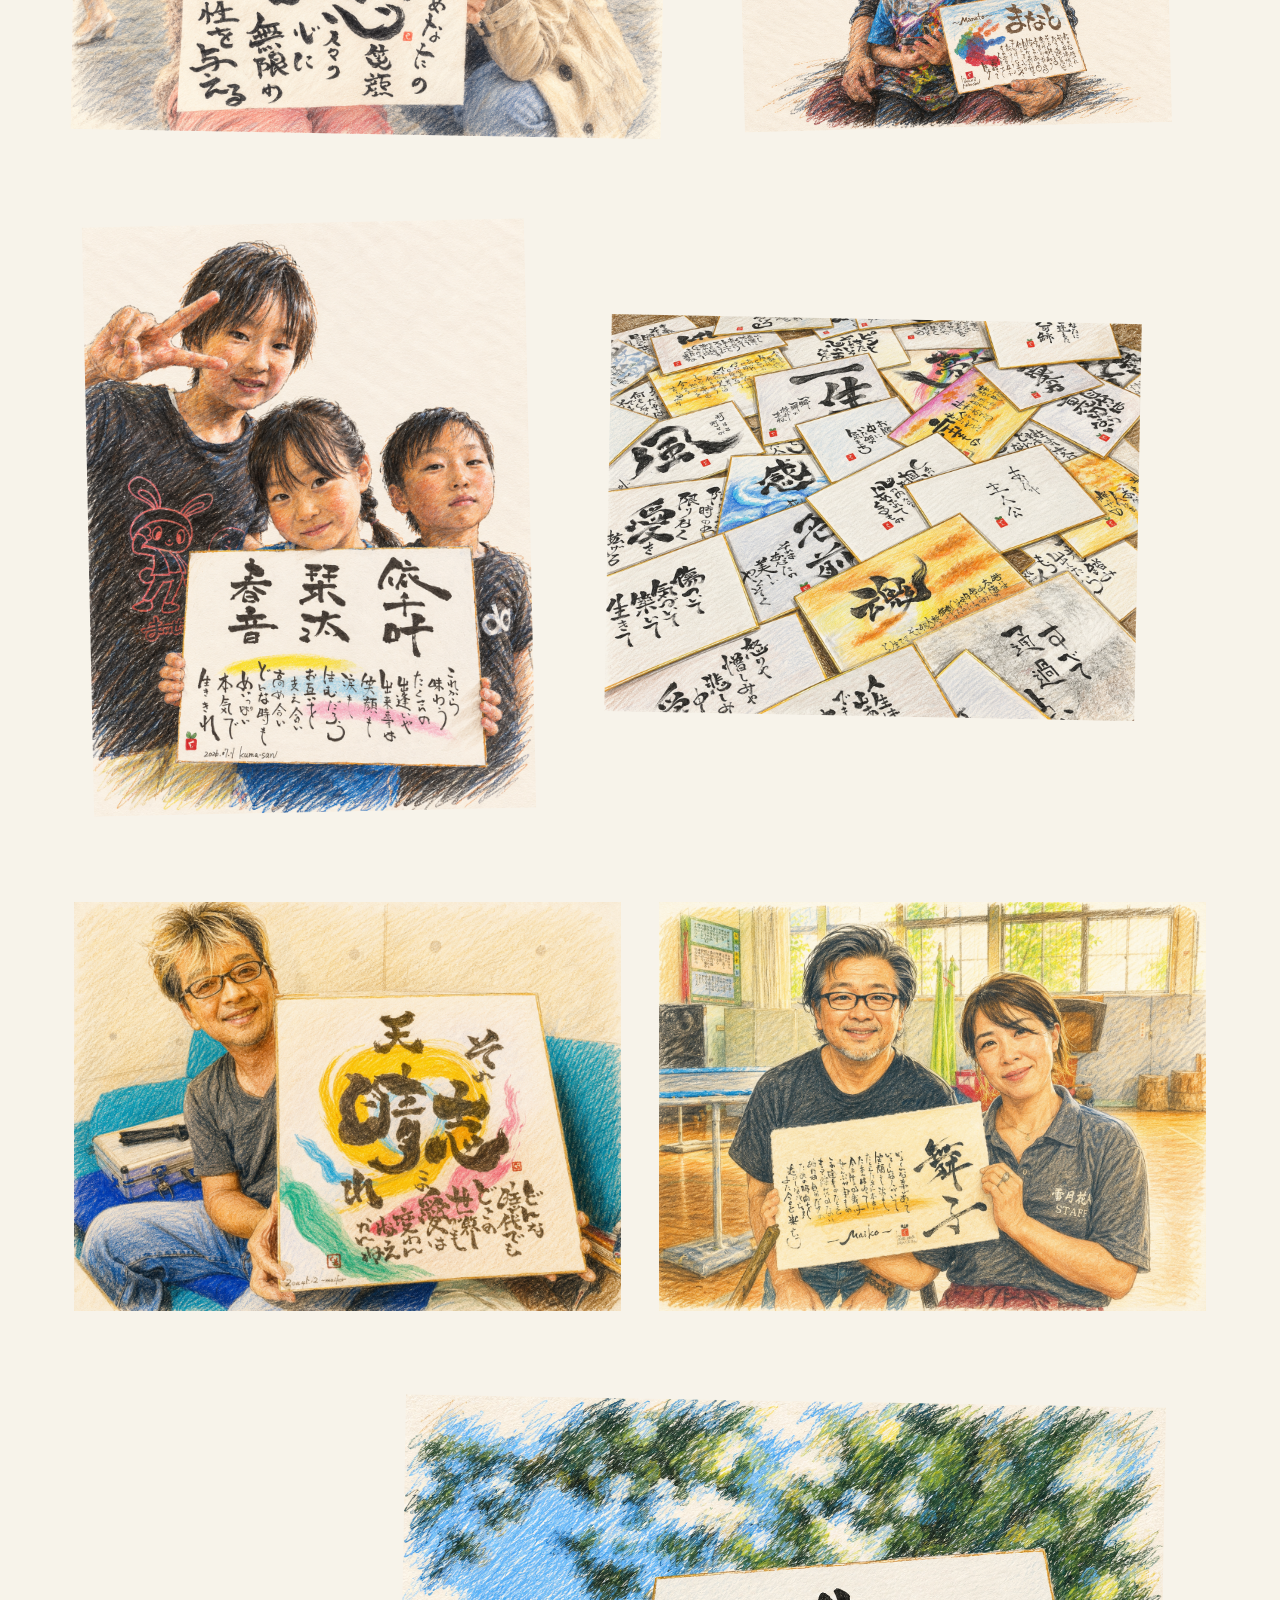
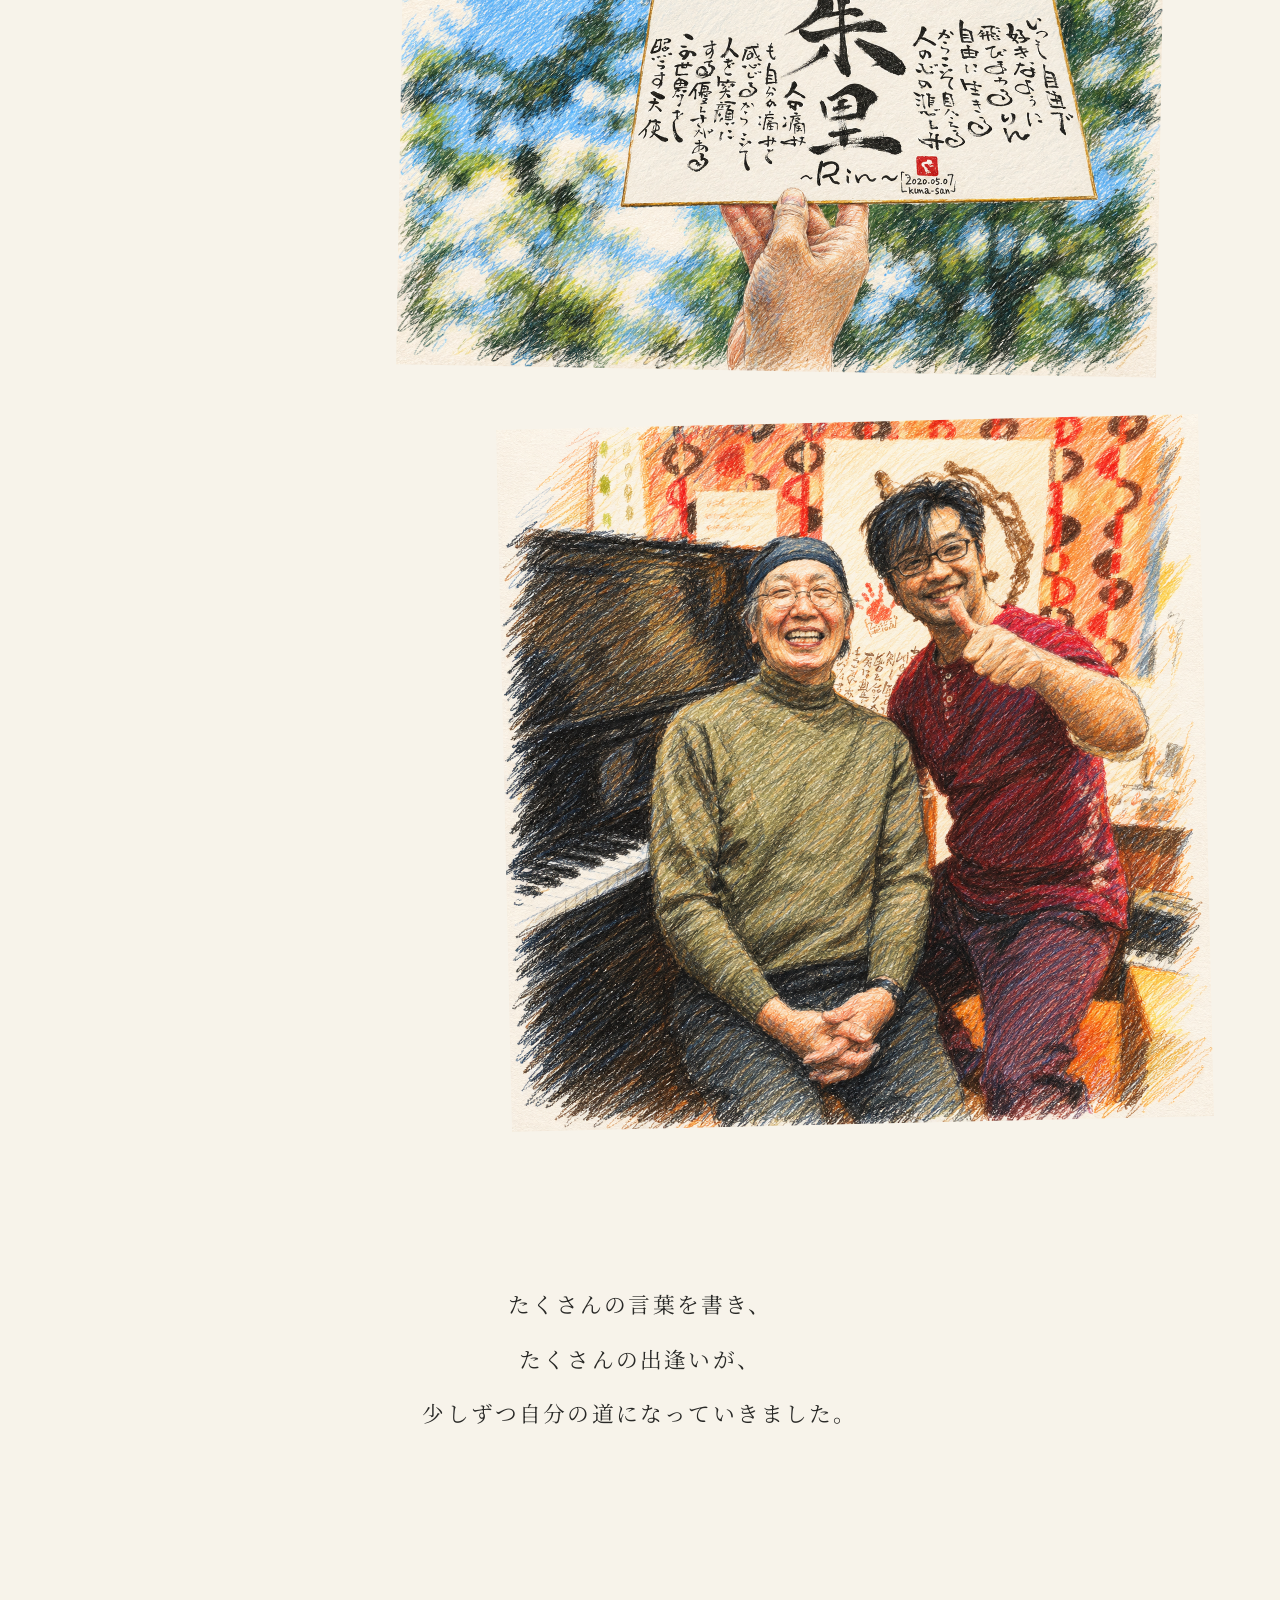
==== commit 47f85bf3: "Deploy public site from private main" ====
--- a/profile.html
+++ b/profile.html
@@ -40,7 +40,7 @@
       <nav id="site-nav" class="site-nav" aria-label="メインナビゲーション">
         <a href="index.html">トップ</a>
         <a href="profile.html" aria-current="page">プロフィール</a>
-        <a href="yomu.html">Kindle</a><a href="tsuzuru.html">綴</a><a href="index.html#youtube" data-coming-soon>YouTube</a>
+        <a href="yomu.html">Kindle</a><a href="tsuzuru.html" data-coming-soon>ことのは日記</a><a href="index.html#youtube" data-coming-soon>YouTube</a>
         <a href="index.html#movie" data-coming-soon>映画</a><a href="index.html#friends" data-coming-soon>仲間</a>
         <a href="index.html#contact" data-coming-soon>お問い合わせ</a>
       </nav>
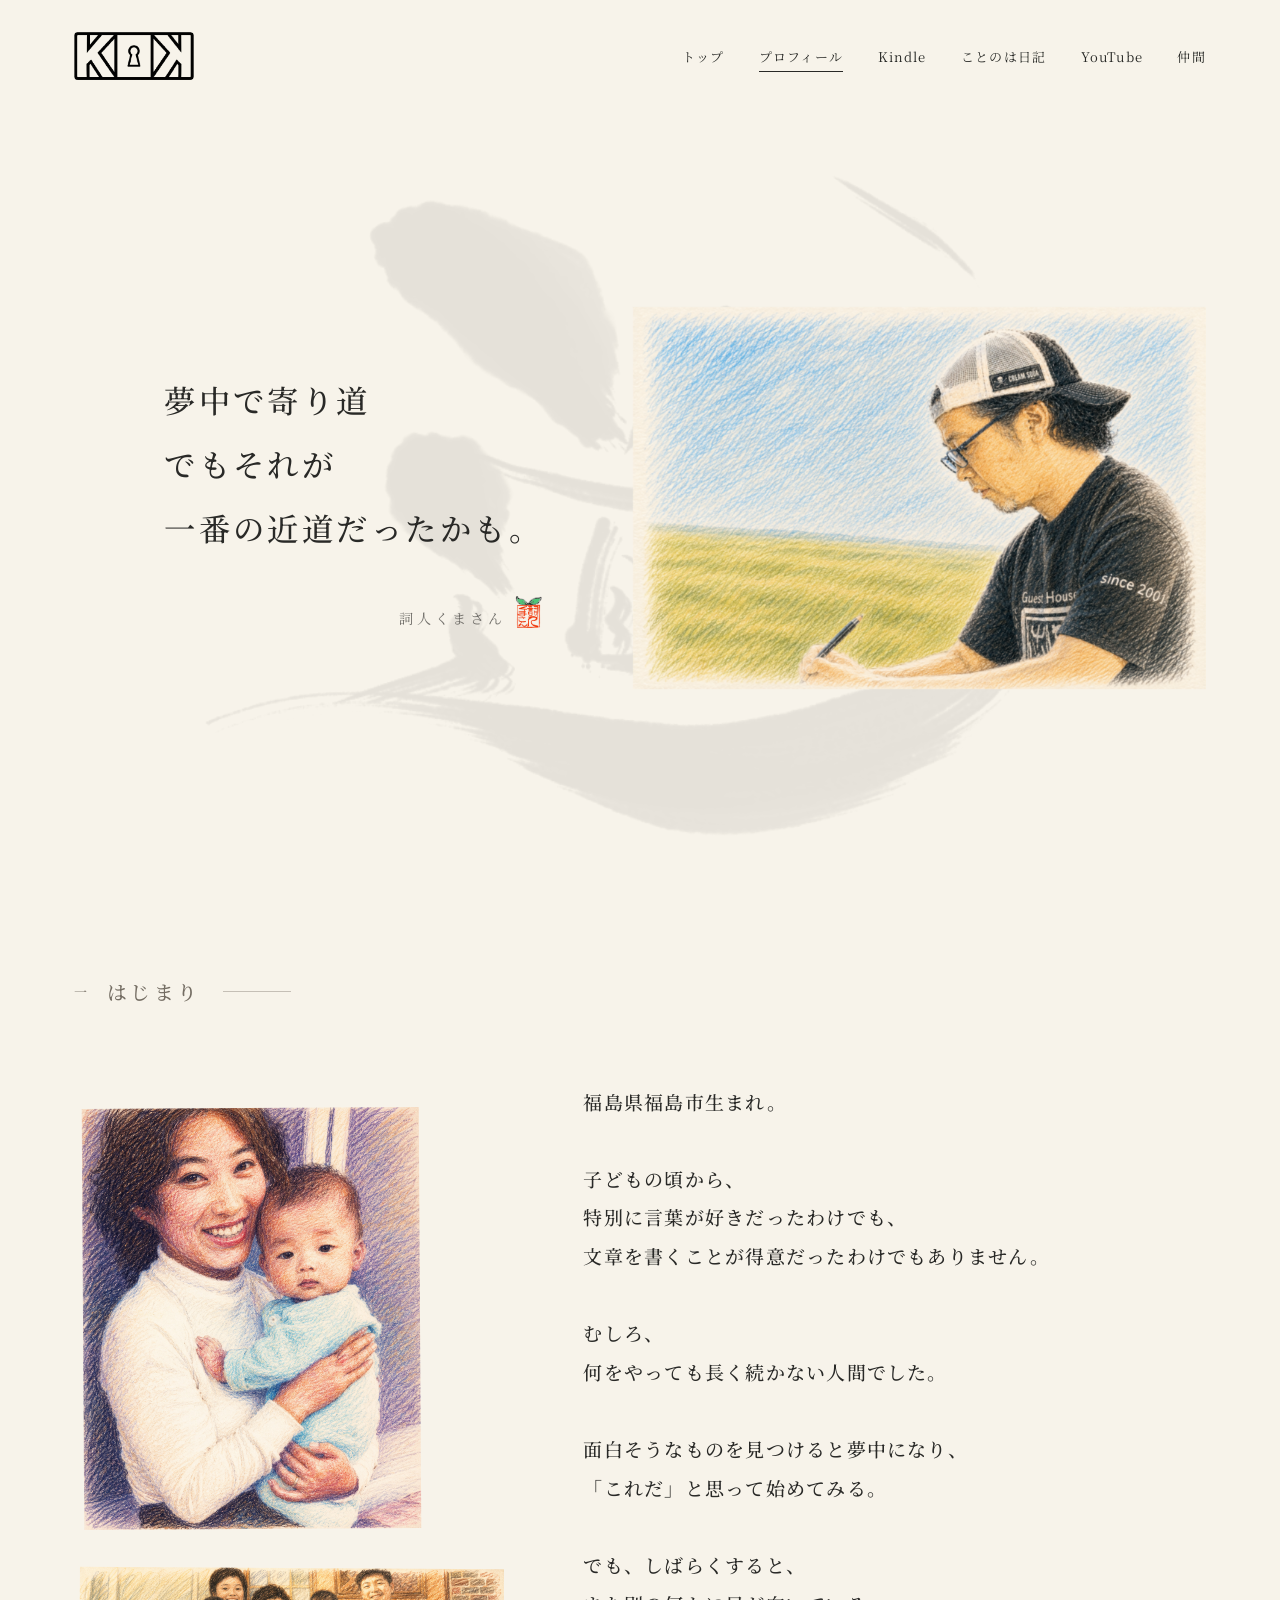
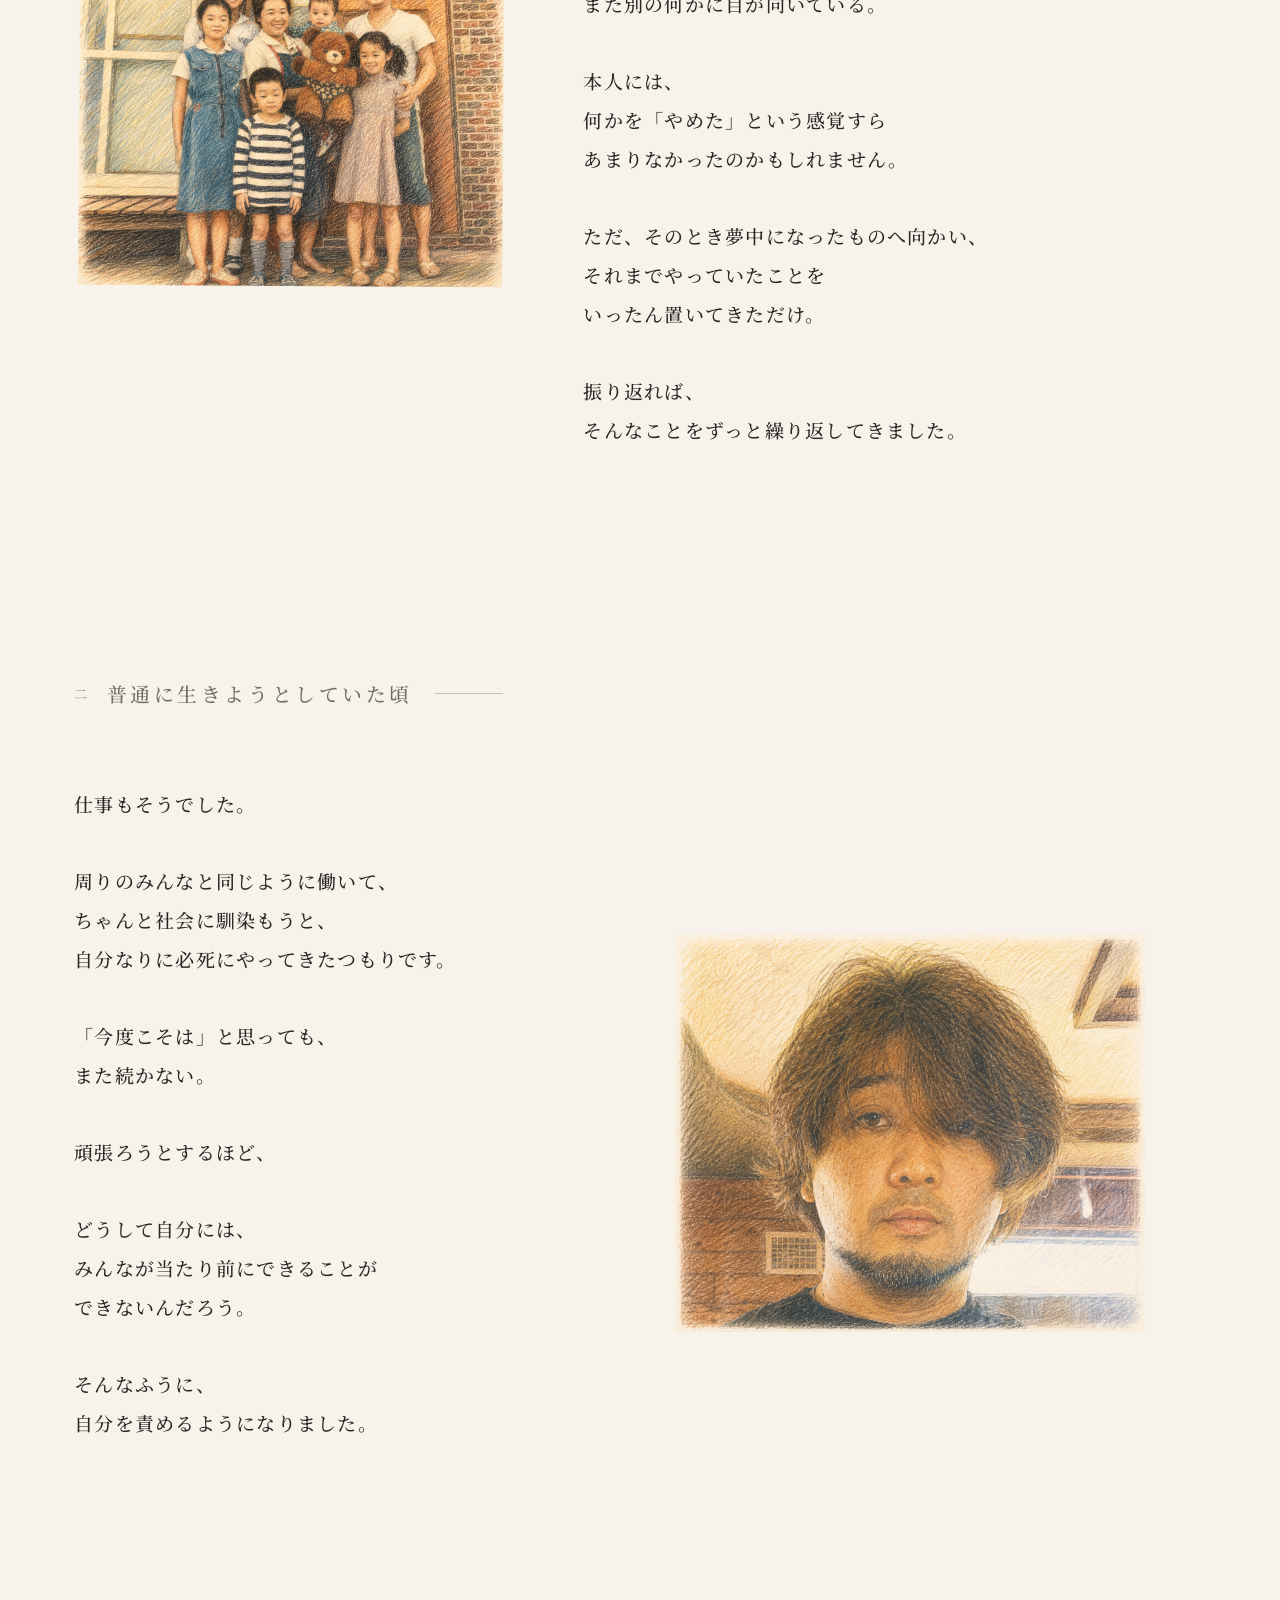
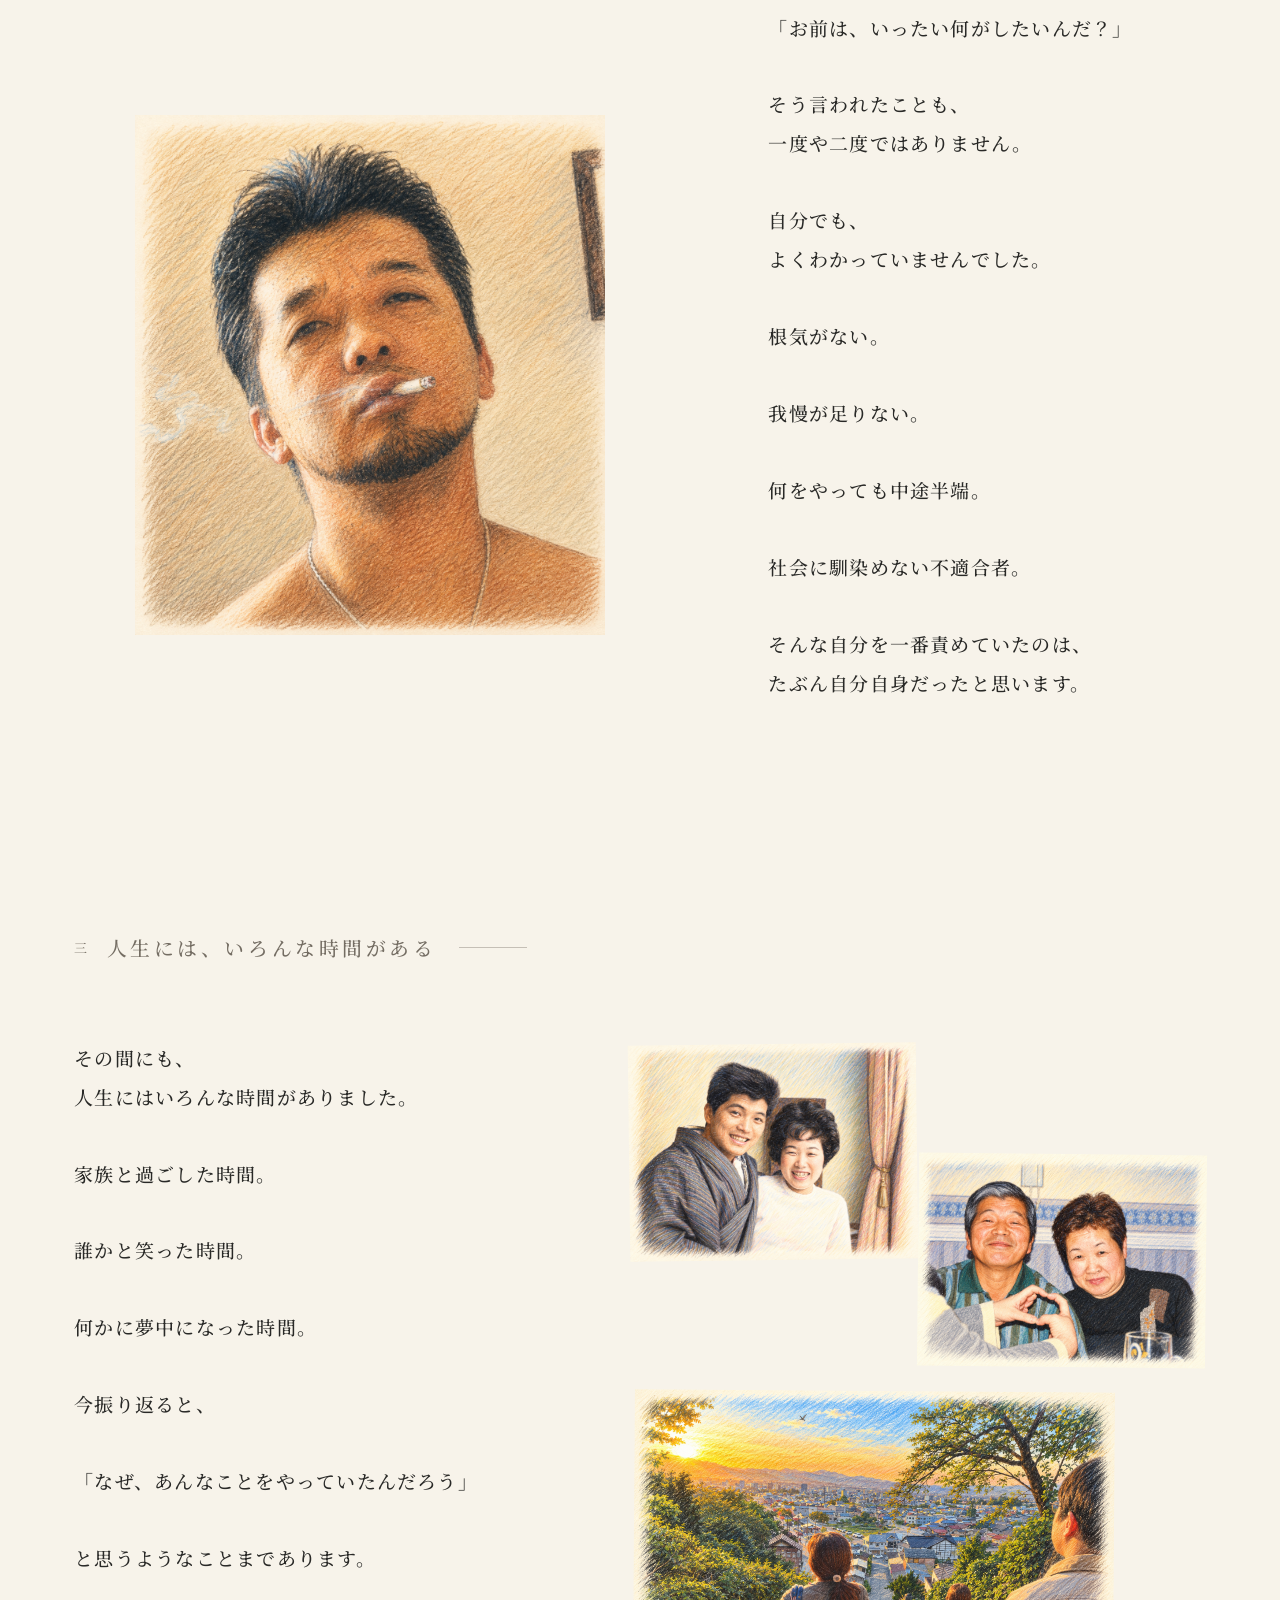
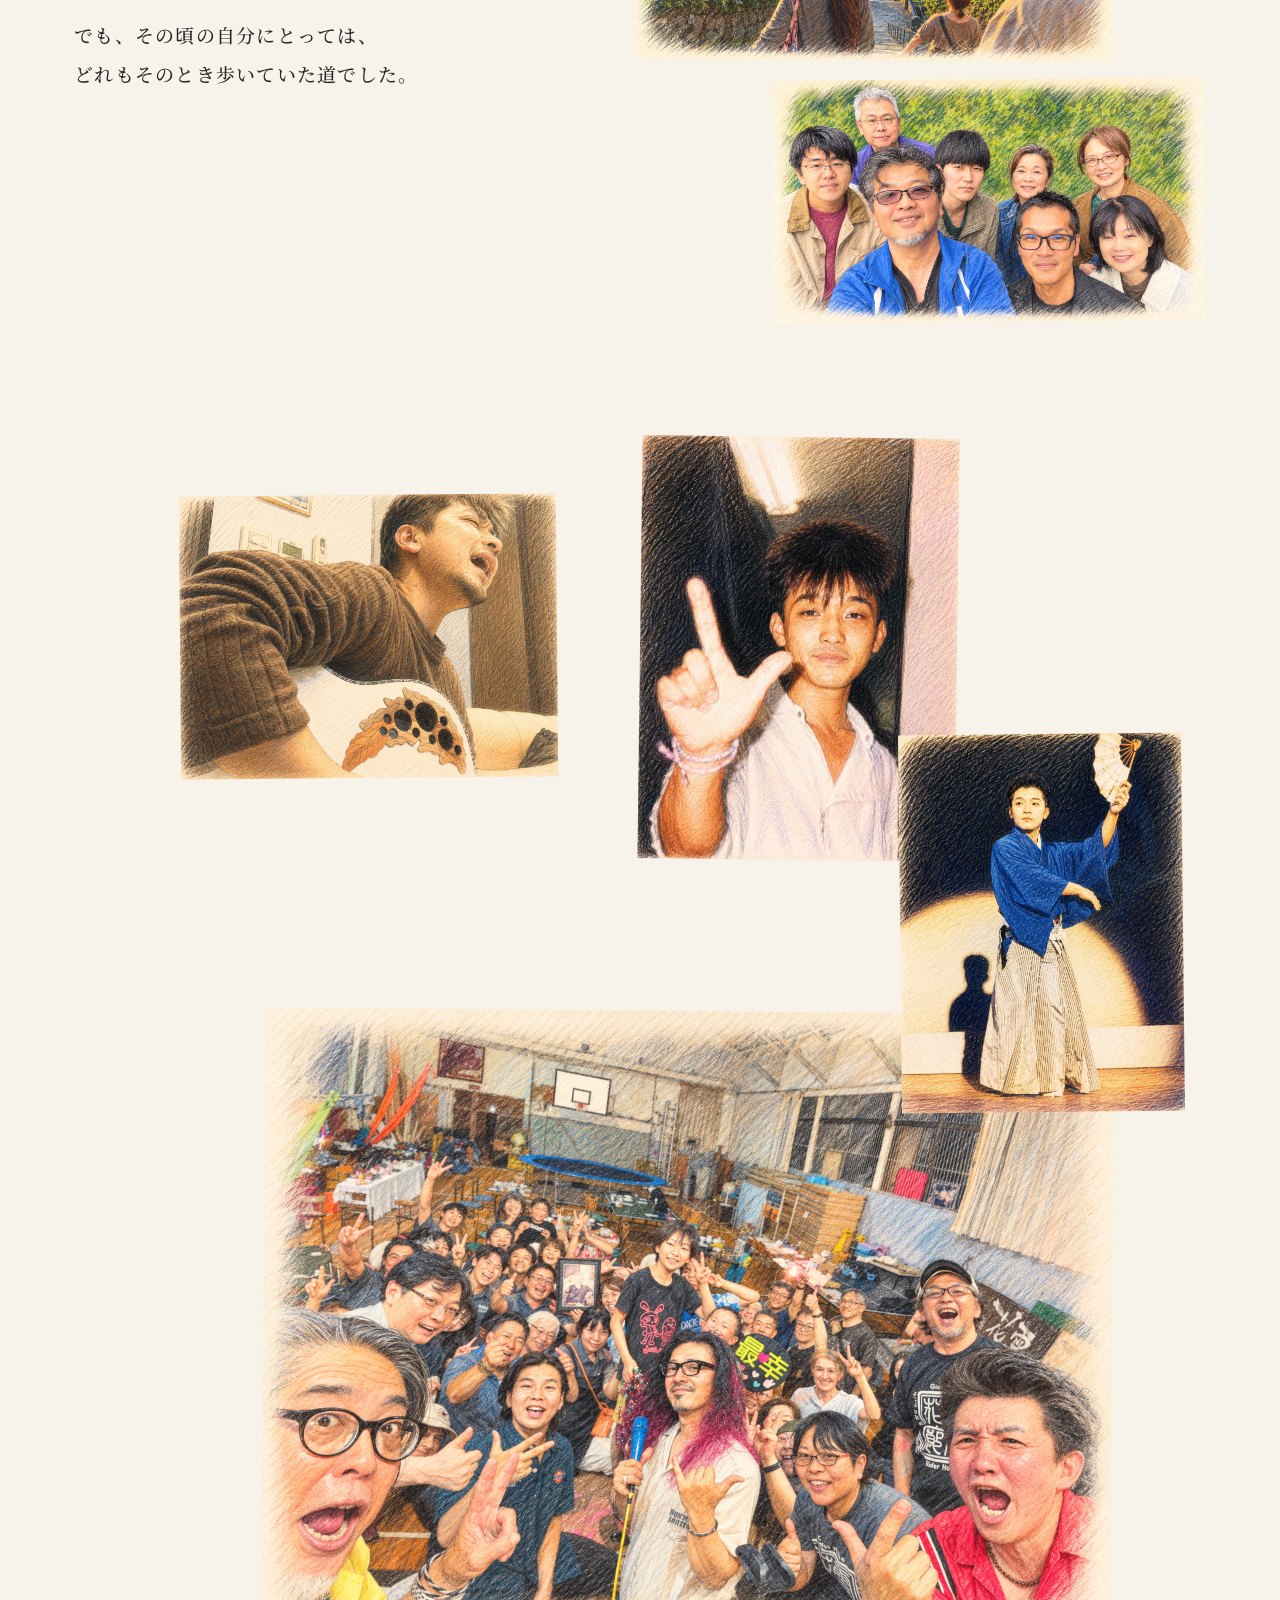
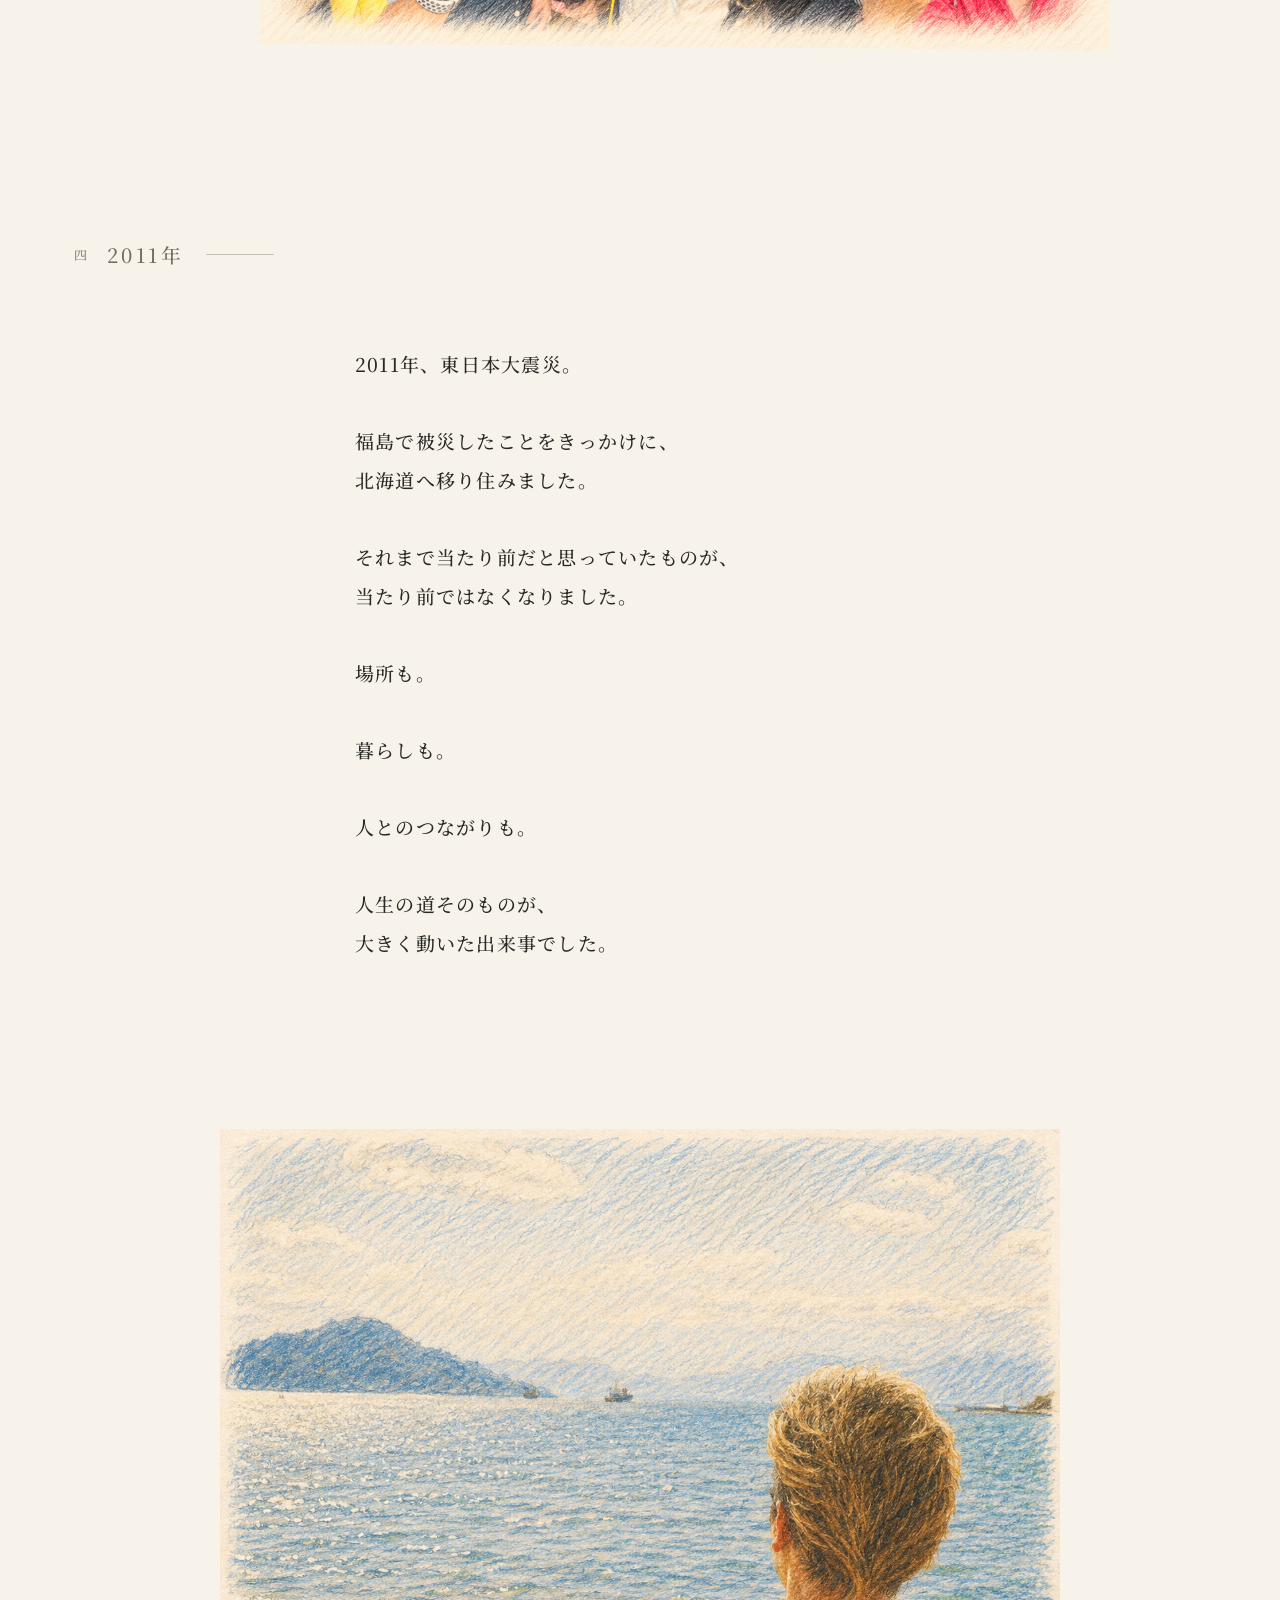
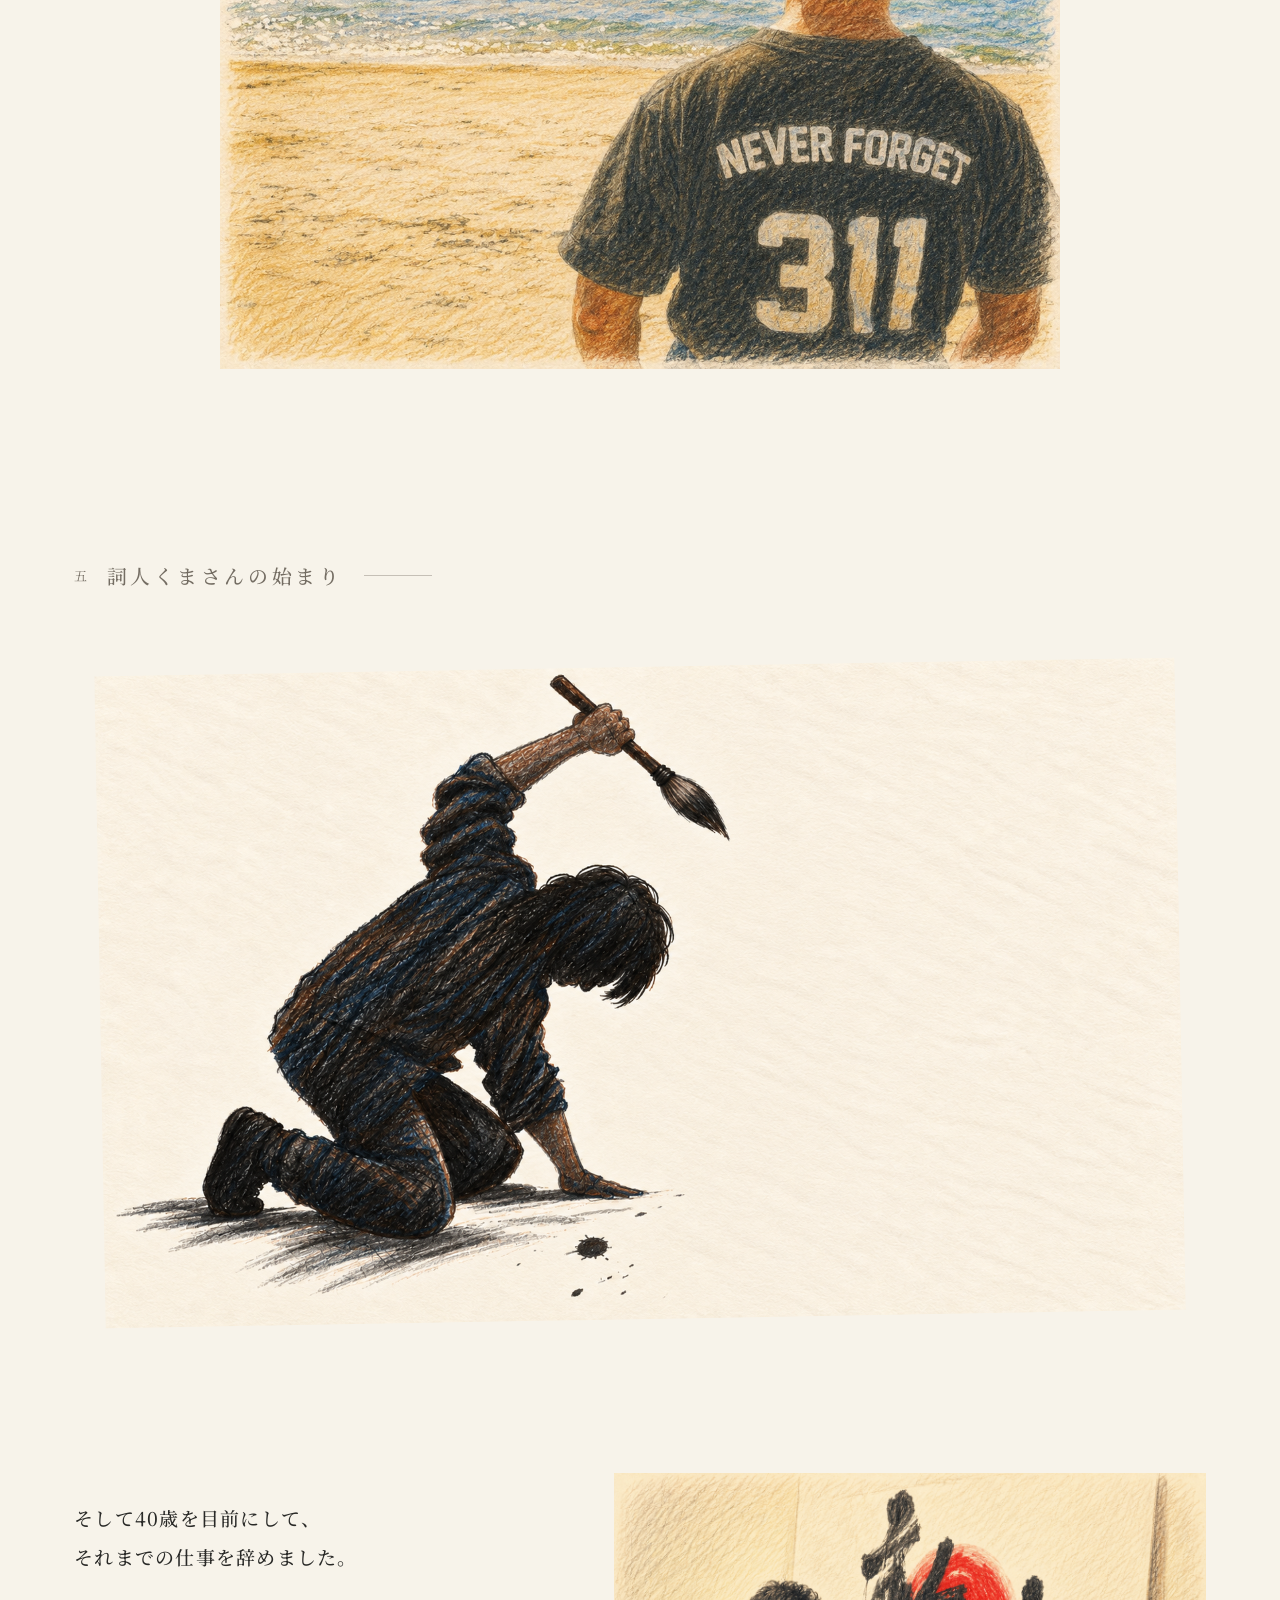
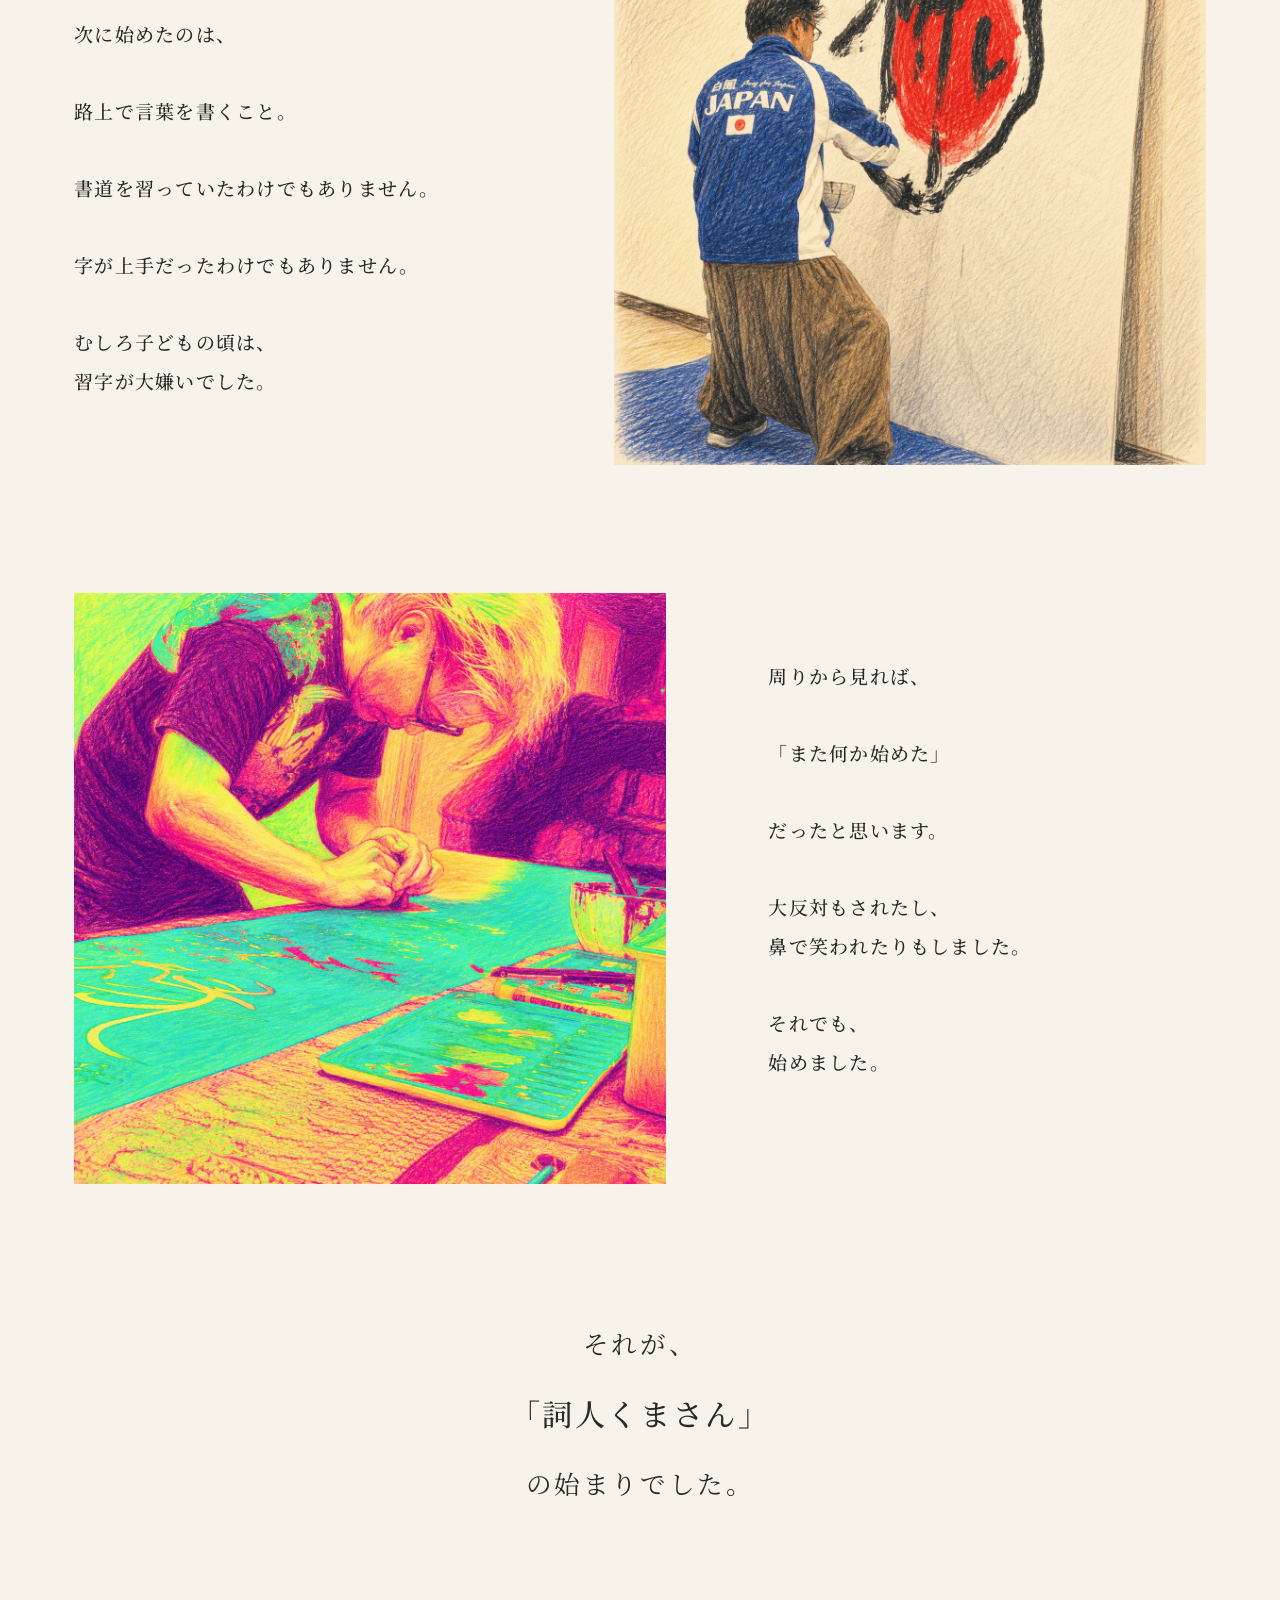
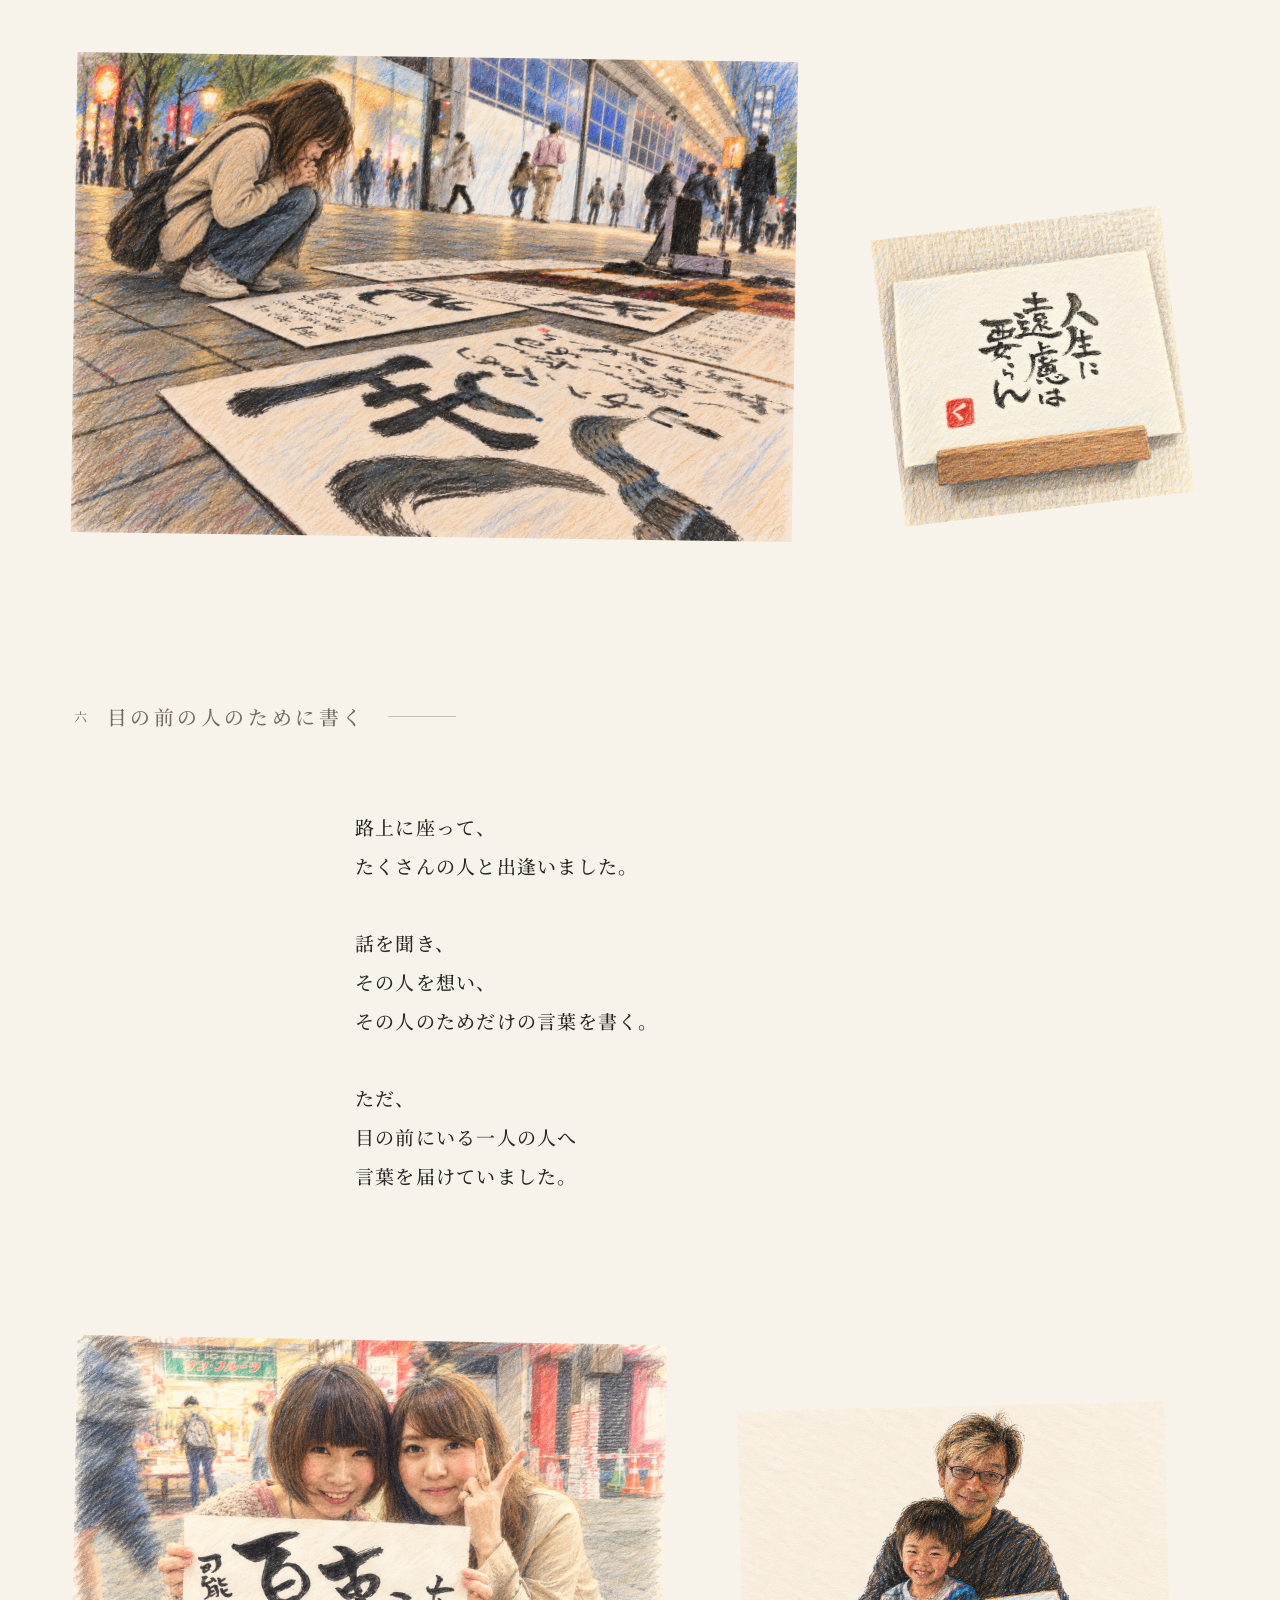
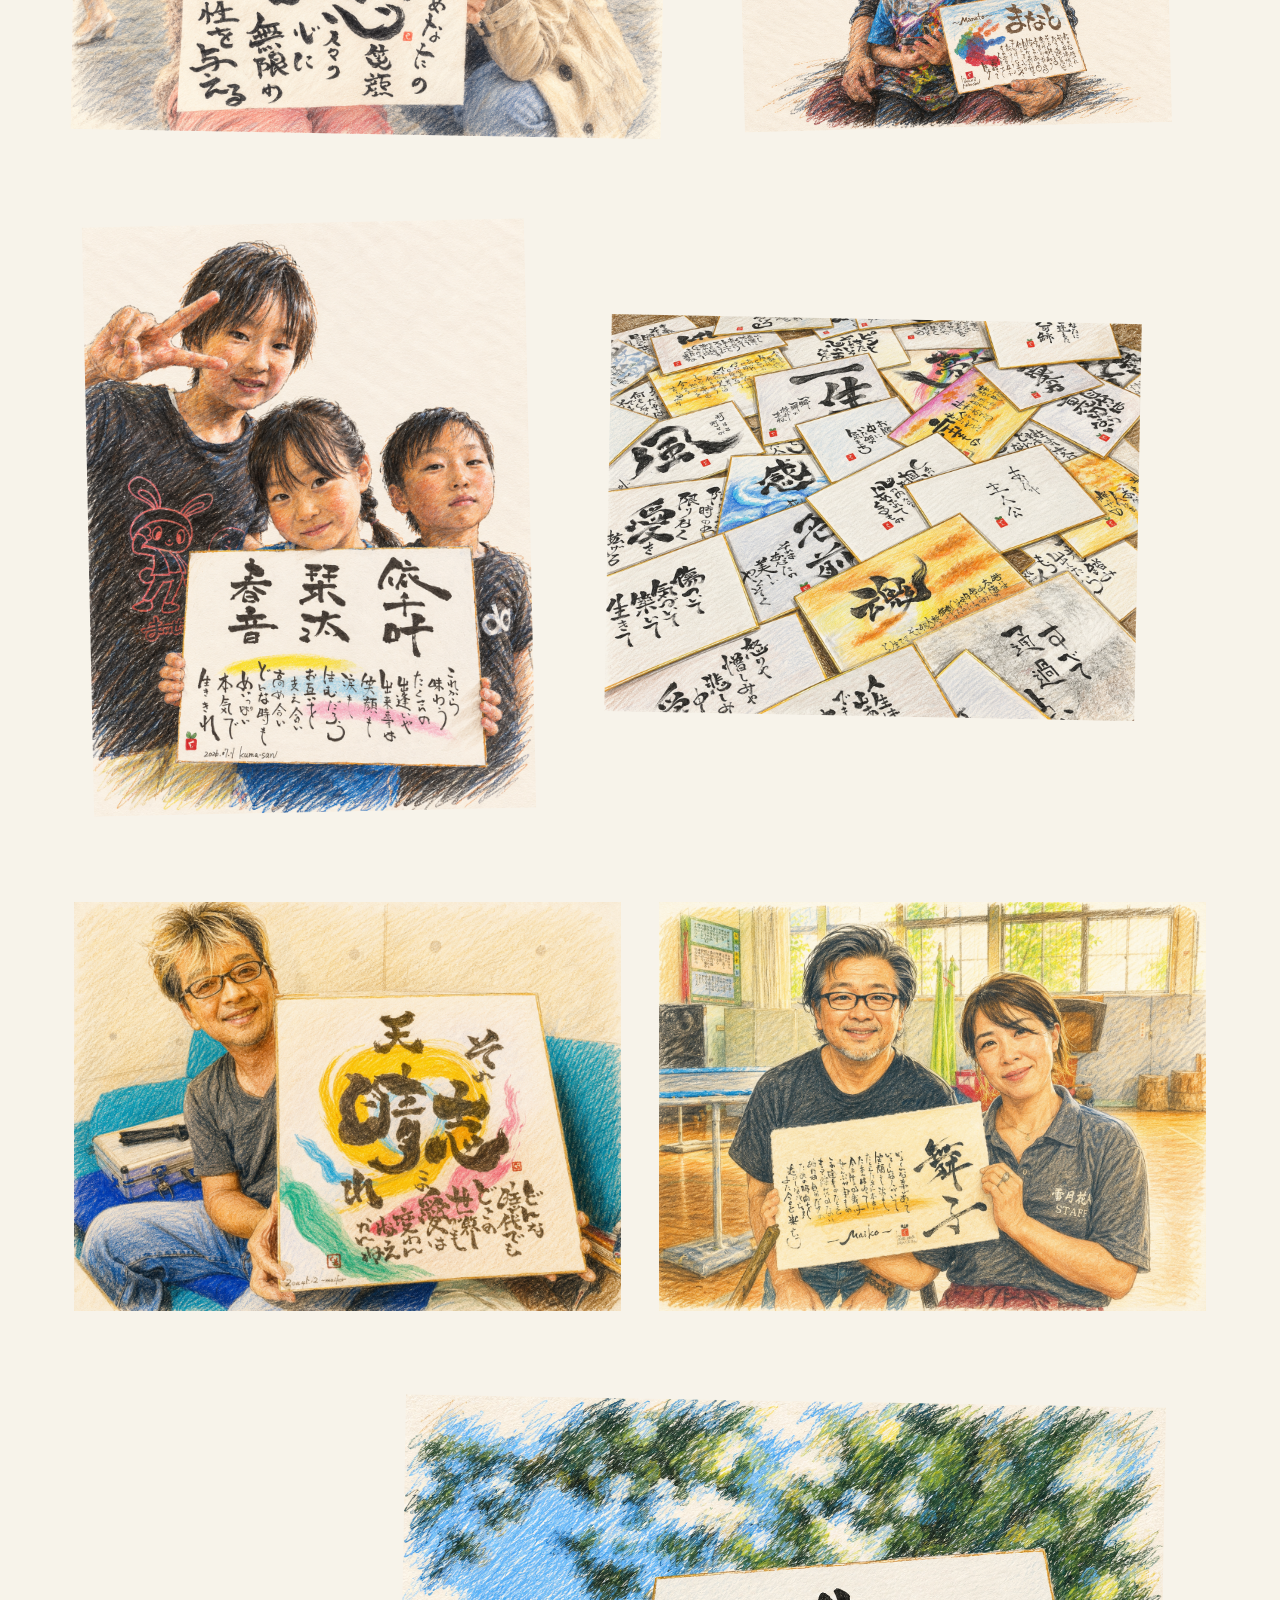
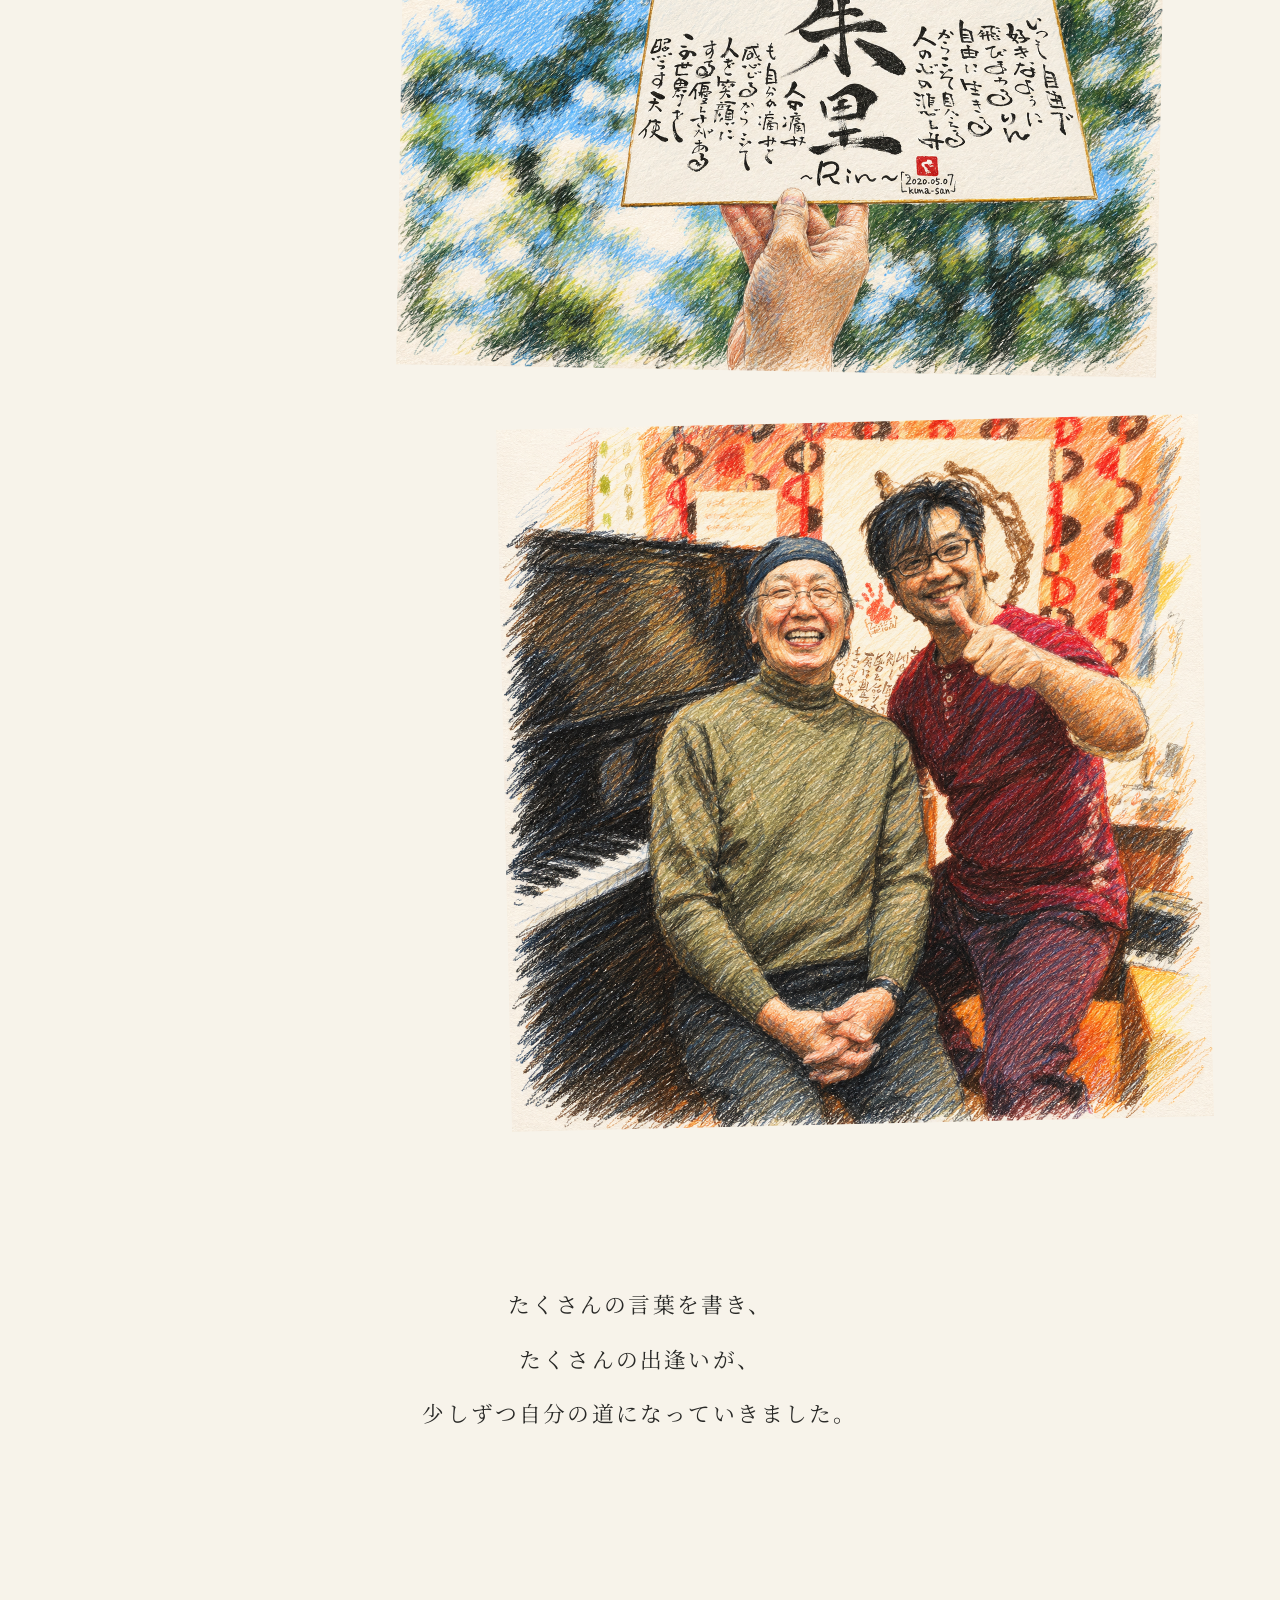
==== commit c807e611: "Deploy public site from private main" ====
--- a/profile.html
+++ b/profile.html
@@ -40,9 +40,9 @@
       <nav id="site-nav" class="site-nav" aria-label="メインナビゲーション">
         <a href="index.html">トップ</a>
         <a href="profile.html" aria-current="page">プロフィール</a>
-        <a href="yomu.html">Kindle</a><a href="tsuzuru.html" data-coming-soon>ことのは日記</a><a href="index.html#youtube" data-coming-soon>YouTube</a>
-        <a href="index.html#movie" data-coming-soon>映画</a><a href="index.html#friends" data-coming-soon>仲間</a>
-        <a href="index.html#contact" data-coming-soon>お問い合わせ</a>
+        <a href="yomu.html">Kindle</a><a href="tsuzuru.html">ことのは日記</a><a href="index.html#youtube" data-coming-soon>YouTube</a>
+        <a href="yorimichi.html">仲間</a>
+        
       </nav>
     </header>
 
